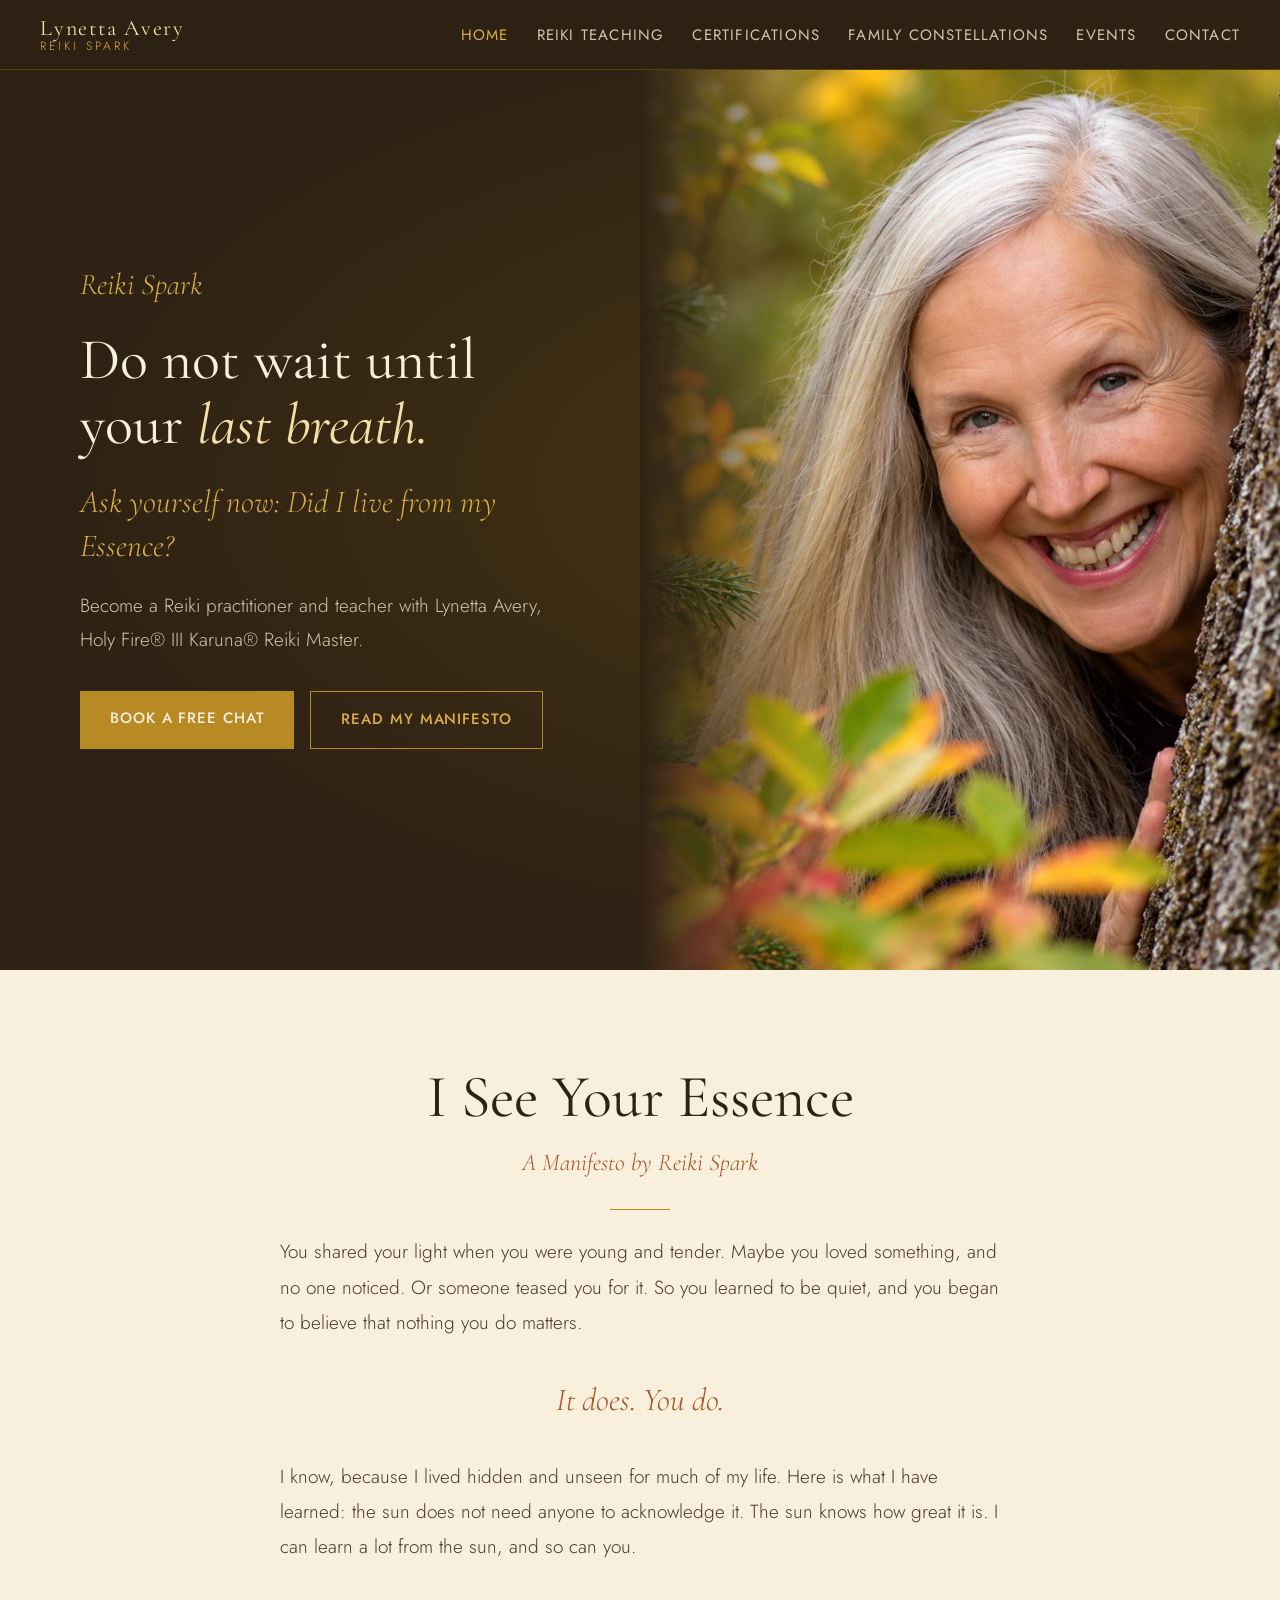
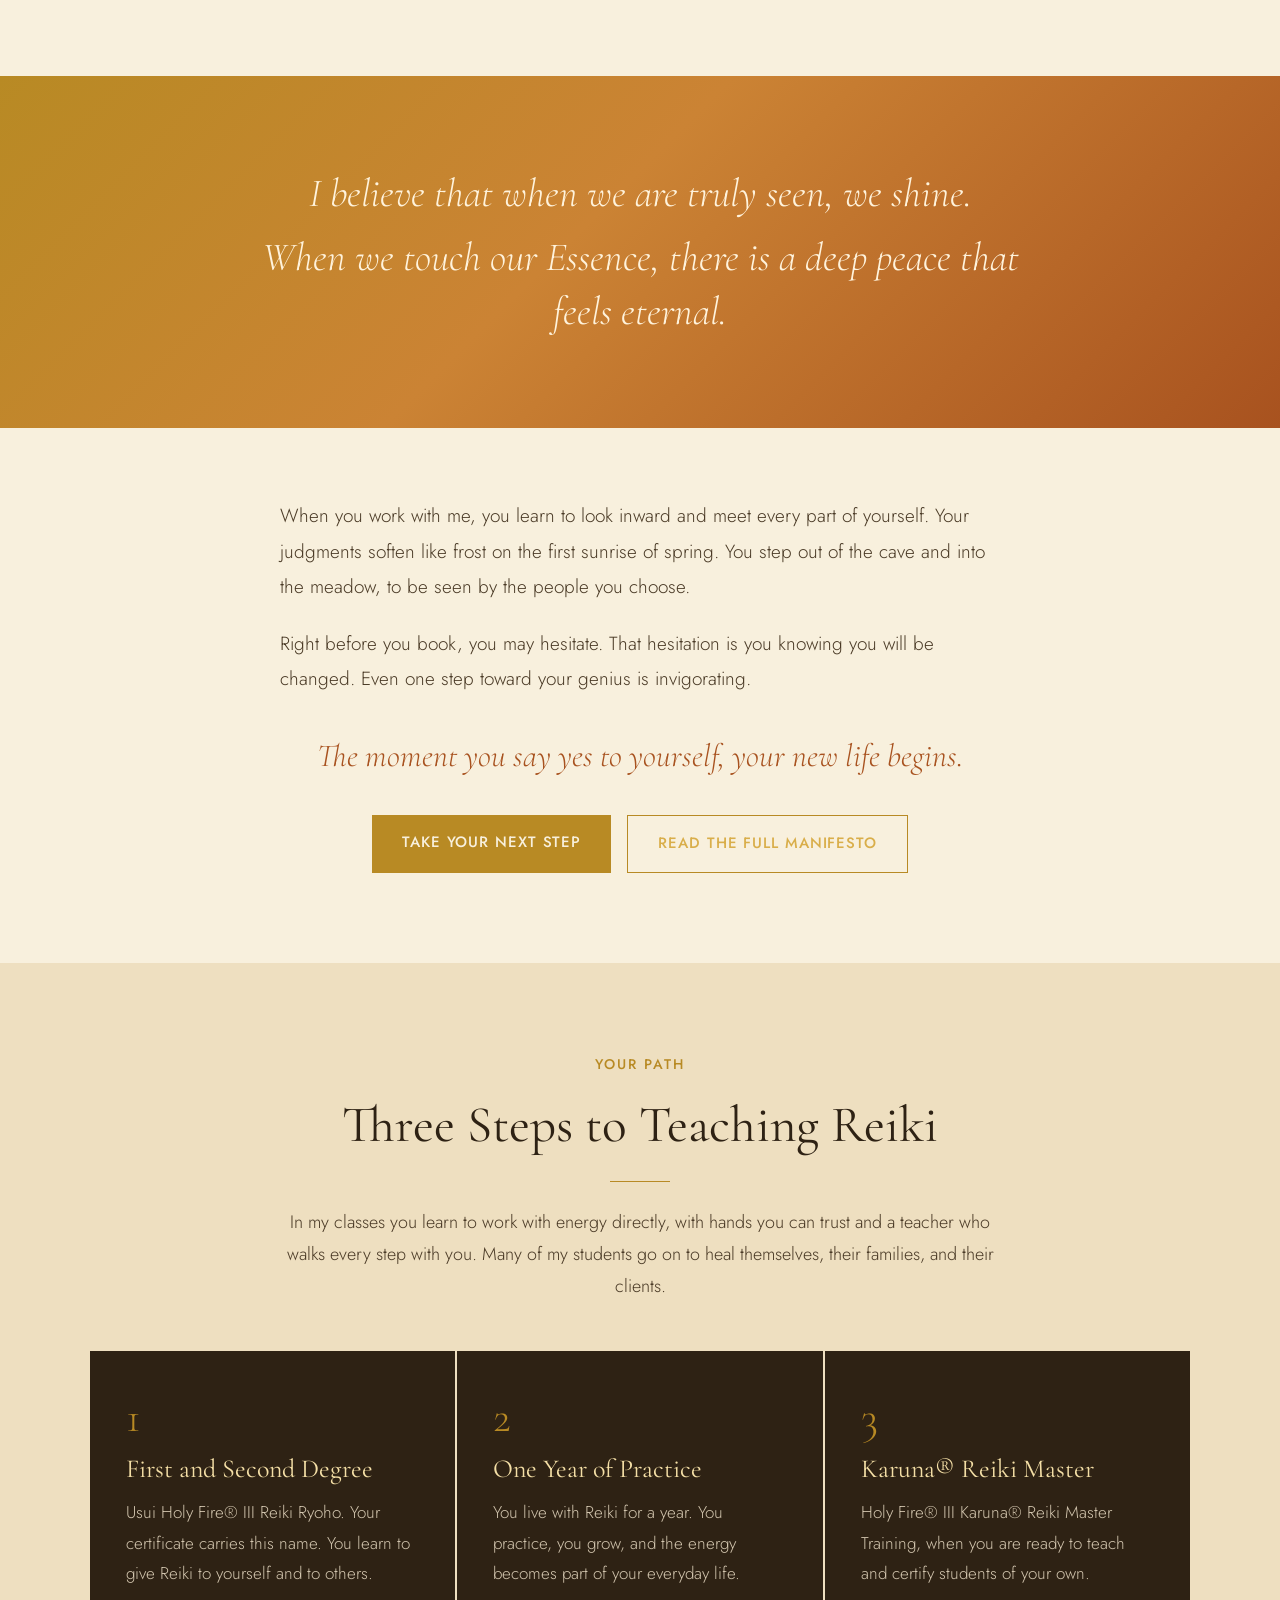
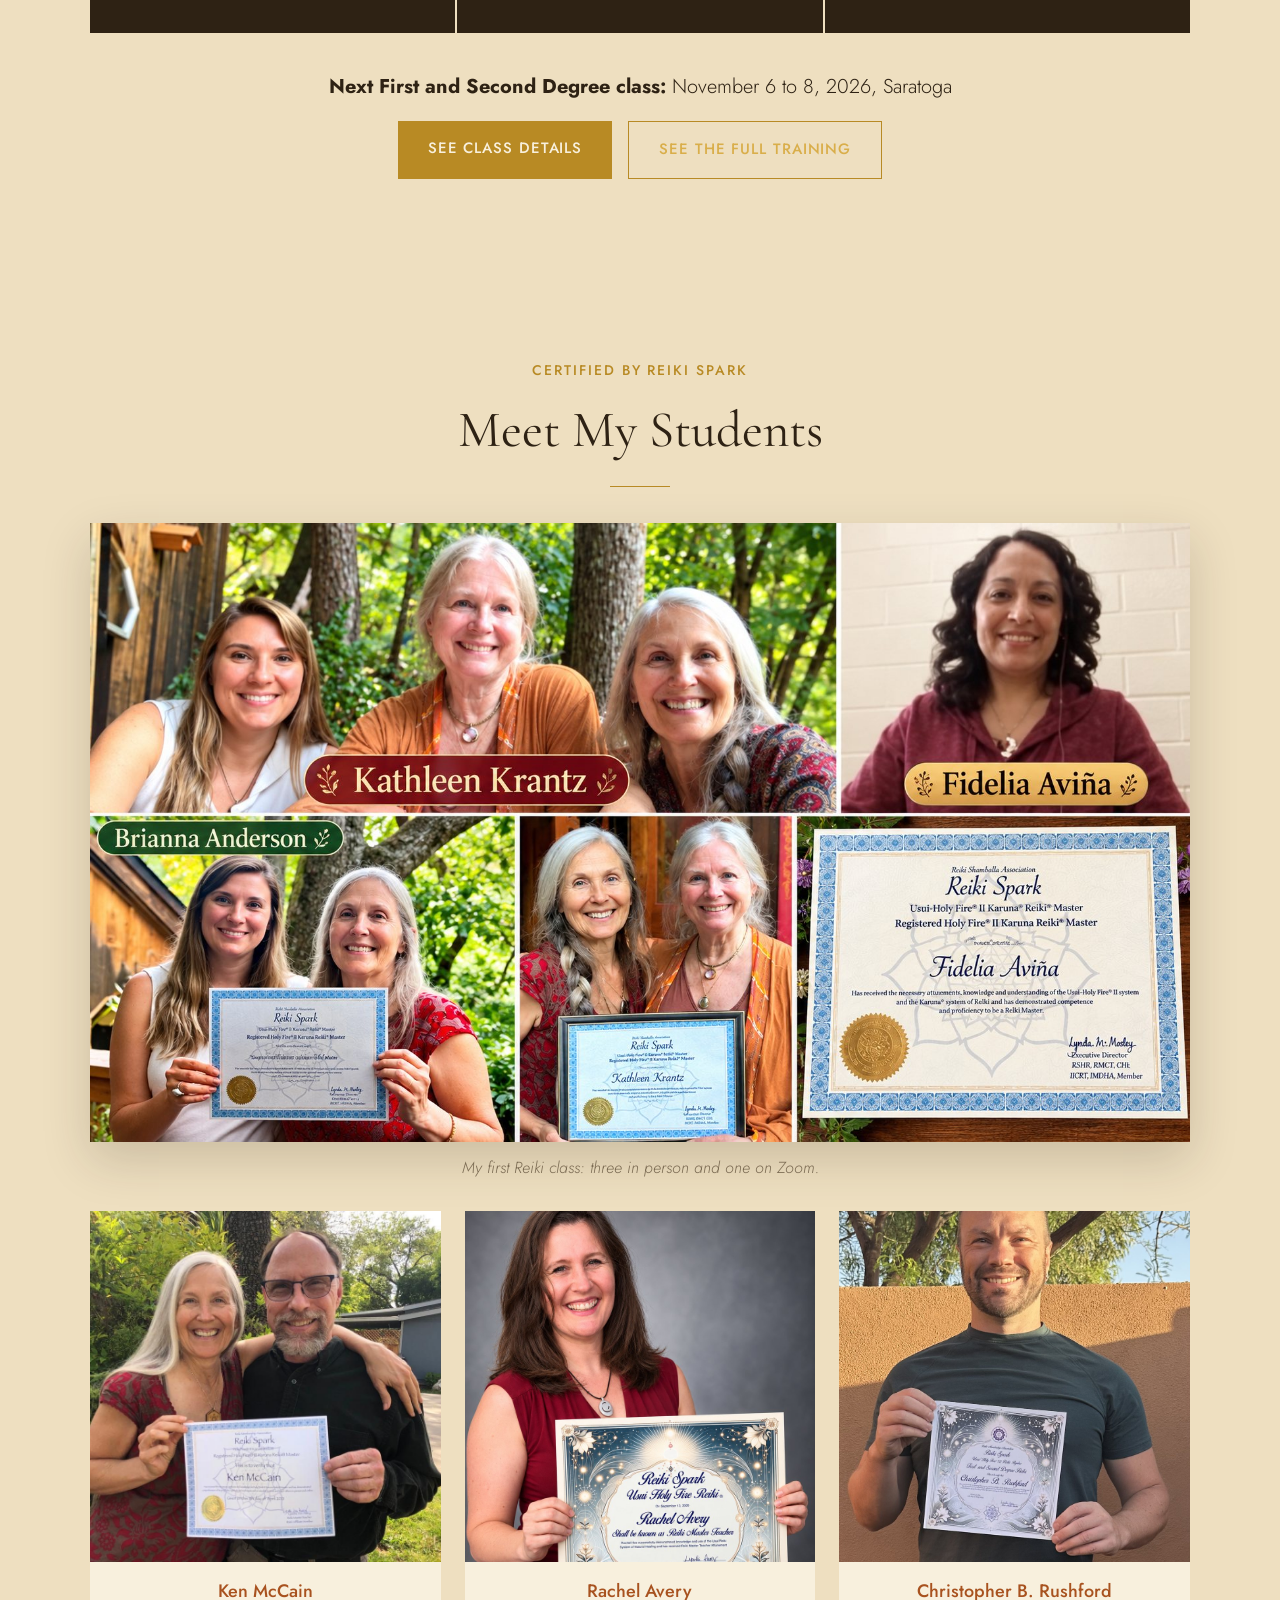
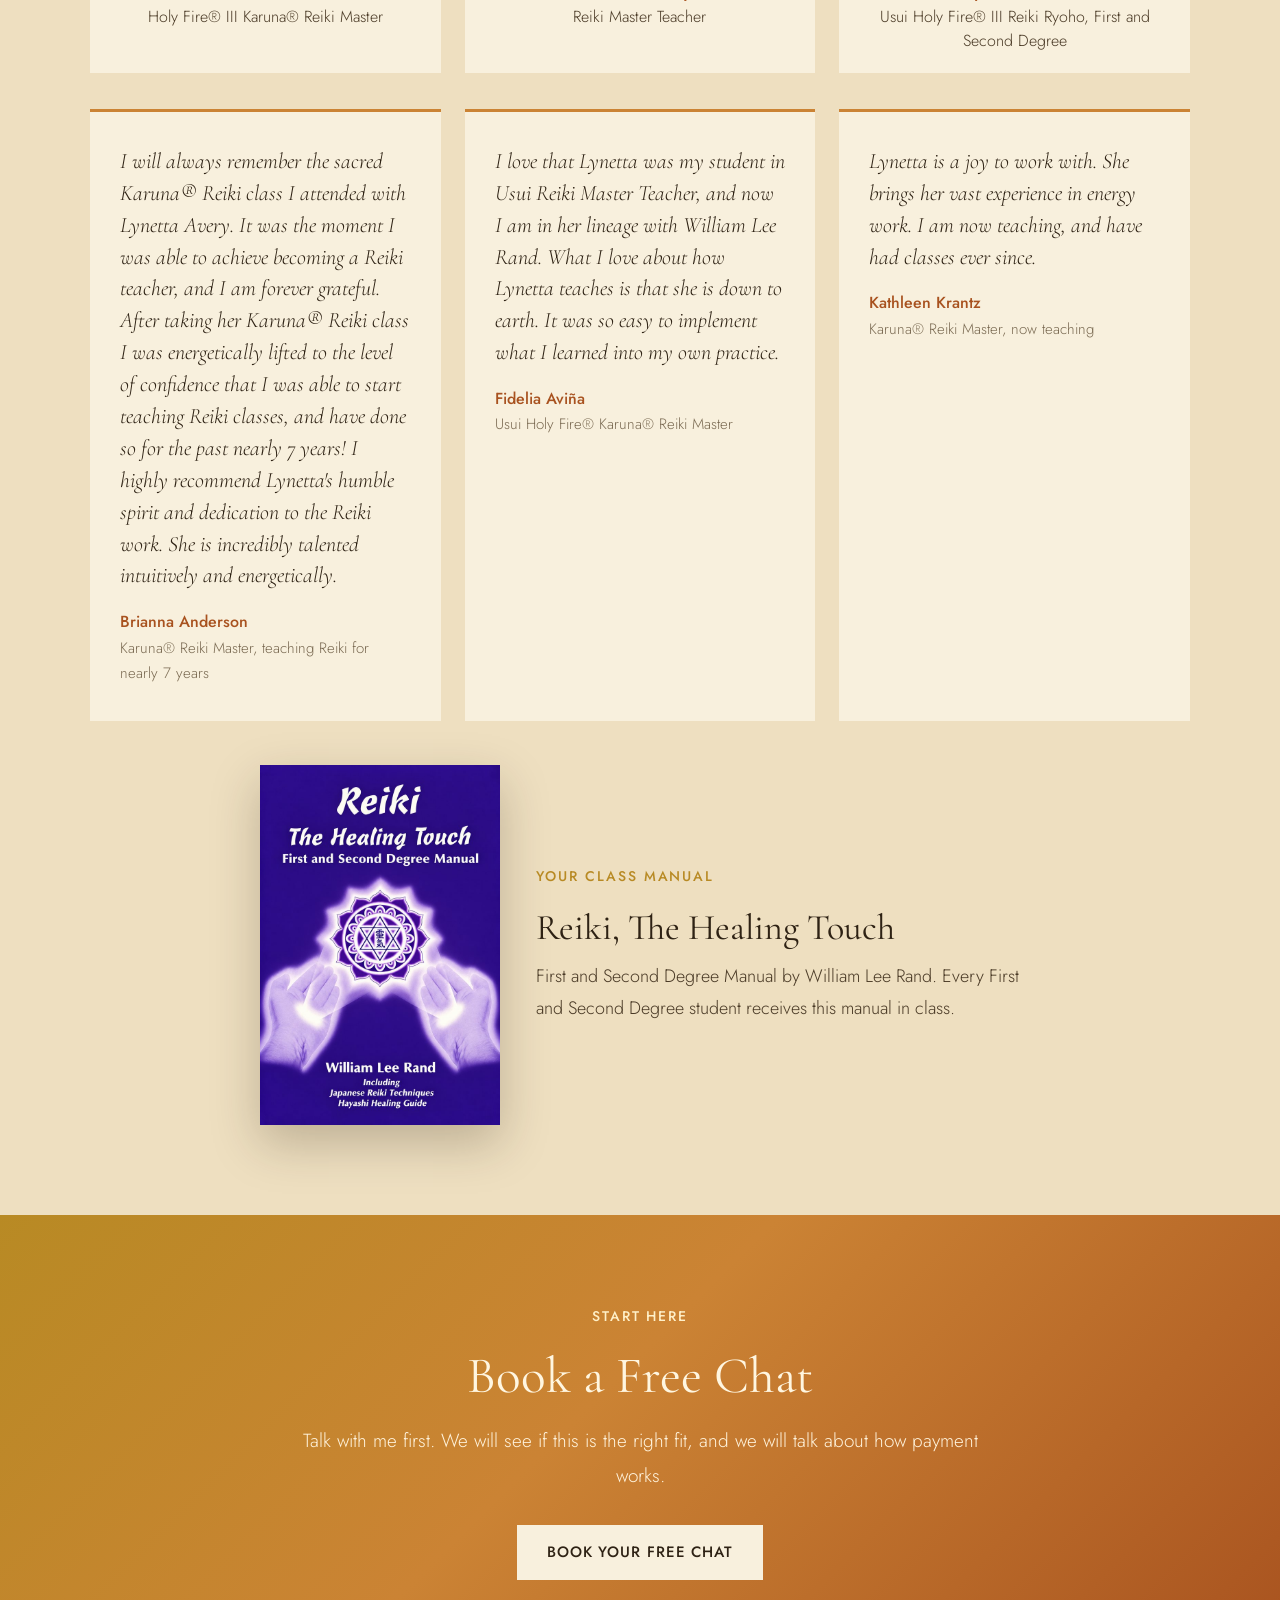
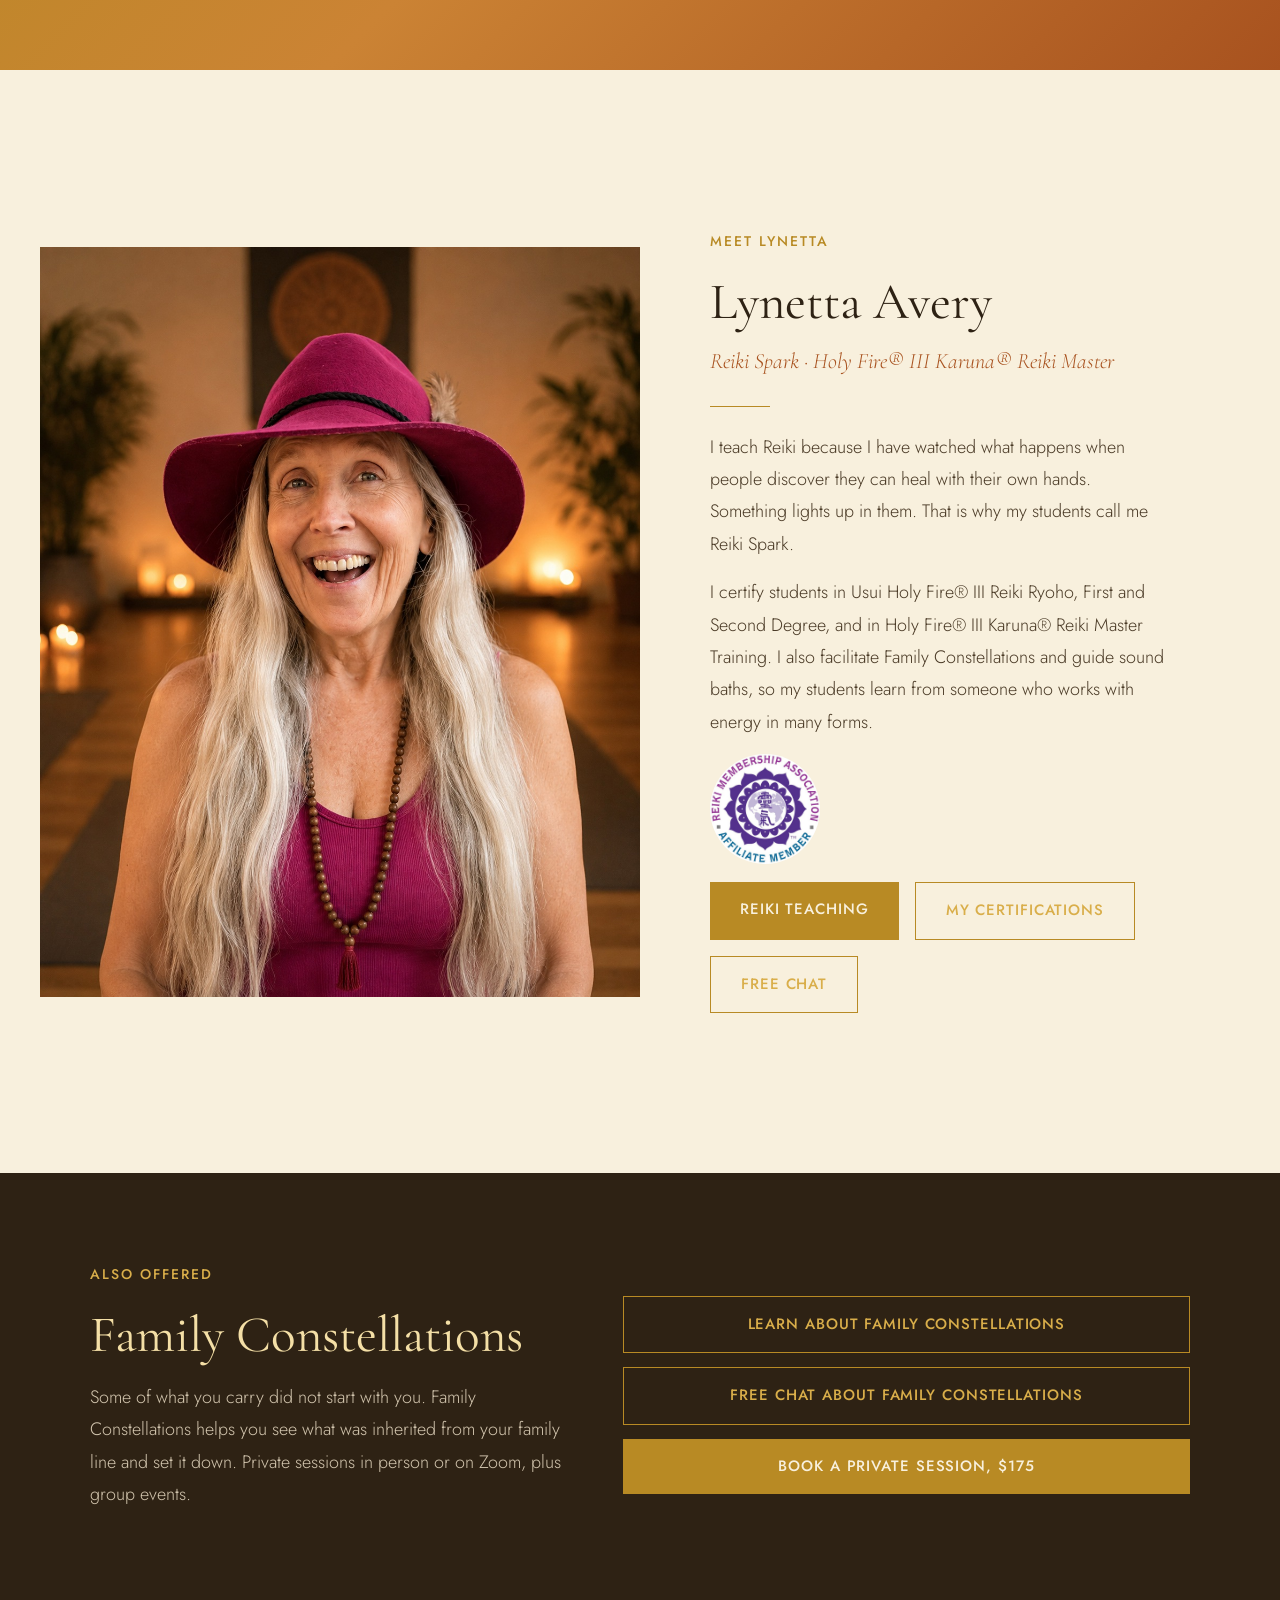
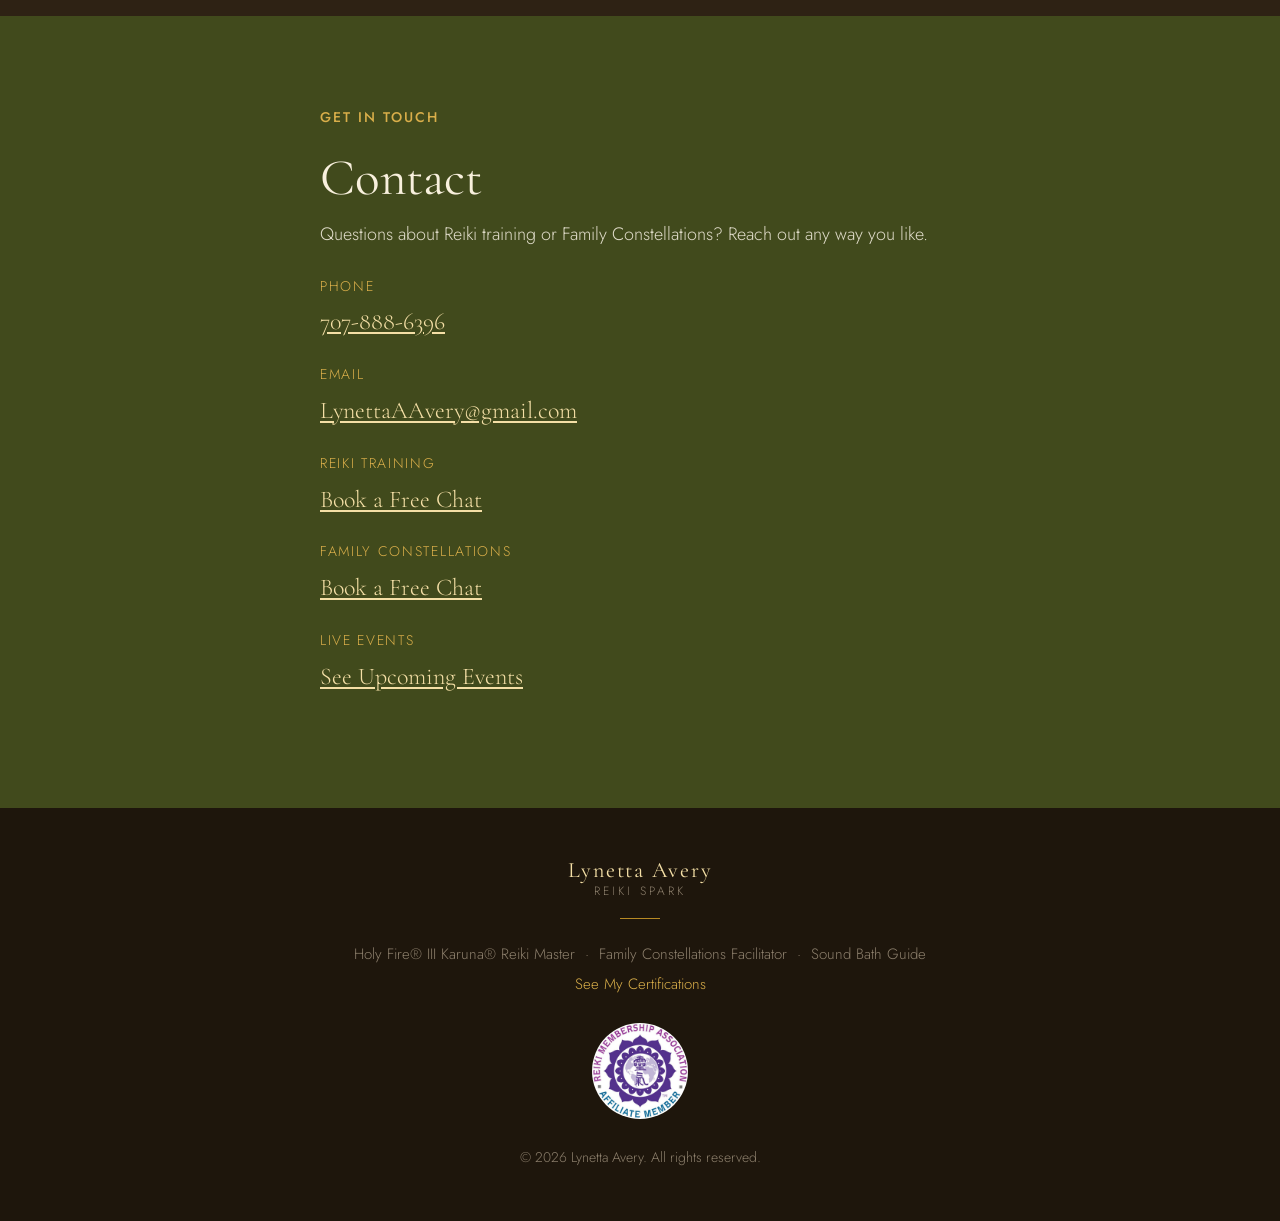
==== index.html @ 181c1d89 "Add Certifications to top menu on all pages; switch to mobile menu below 1080px Co-Authored-By: Clau" ====
<!DOCTYPE html>
<html lang="en">
<head>
<meta charset="UTF-8">
<meta name="viewport" content="width=device-width, initial-scale=1.0">
<title>Reiki Teacher and Holy Fire® III Karuna® Reiki Master | Lynetta Avery</title>
<meta name="description" content="Learn Holy Fire® Reiki with Lynetta Avery, Reiki Spark. First and Second Degree and Holy Fire® III Karuna® Reiki Master training, in person in the South Bay and Santa Cruz, and online.">
<link rel="canonical" href="https://lynettaavery.com/">
<link rel="icon" type="image/svg+xml" href="favicon.svg">
<meta property="og:type" content="website">
<meta property="og:url" content="https://lynettaavery.com/">
<meta property="og:title" content="Reiki Teacher and Holy Fire® III Karuna® Reiki Master | Lynetta Avery">
<meta property="og:description" content="Learn Holy Fire® Reiki with Lynetta Avery, Reiki Spark. First Degree, Second Degree, and Karuna® Reiki Master training.">
<meta property="og:image" content="https://lynettaavery.com/lynetta-fall.jpg">
<meta name="twitter:card" content="summary_large_image">
<link rel="stylesheet" href="style.css">
<style>
.hero { min-height: 100vh; background: var(--chocolate); display: grid; grid-template-columns: 1fr 1fr; align-items: center; padding: 70px 0 0; overflow: hidden; position: relative; }
.hero::before { content: ''; position: absolute; inset: 0; background: radial-gradient(ellipse at 70% 50%, rgba(184,134,11,0.18) 0%, transparent 65%); pointer-events: none; }
.hero-text { padding: 48px 60px 80px 80px; position: relative; z-index: 2; }
.hero-eyebrow { font-family: 'Cormorant Garamond', serif; font-style: italic; font-size: 30px; color: var(--gold-light); margin-bottom: 18px; display: block; }
.hero h1 { color: var(--cream); margin-bottom: 22px; font-size: clamp(36px, 4.6vw, 58px); line-height: 1.12; }
.hero h1 em { font-style: italic; color: var(--gold-pale); }
.hero-q { font-family: 'Cormorant Garamond', serif; font-style: italic; font-size: clamp(24px, 2.6vw, 32px); color: var(--gold-light); line-height: 1.35; margin-bottom: 22px; }
.hero-sub { color: var(--grey-light); font-size: 19px; margin-bottom: 34px; max-width: 520px; }
.hero-btns { display: flex; gap: 16px; flex-wrap: wrap; }
.hero-image { height: 100vh; position: relative; overflow: hidden; }
.hero-image img { width: 100%; height: 100%; object-fit: cover; object-position: 66% 40%; }
.hero-image::after { content: ''; position: absolute; inset: 0; background: linear-gradient(to right, var(--chocolate) 0%, transparent 30%); }
.intro { background: var(--cream); text-align: center; }
.intro .container { max-width: 720px; }
.intro .lead { font-family: 'Cormorant Garamond', serif; font-style: italic; font-size: clamp(28px, 3.6vw, 40px); color: var(--chocolate); line-height: 1.3; margin-bottom: 28px; }
.intro p { font-size: 19px; }
.path { background: var(--cream-dark); text-align: center; }
.path h2 { color: var(--chocolate); }
.students { background: var(--cream-dark); text-align: center; }
.students h2 { color: var(--chocolate); }
.chat-cta { text-align: center; }
.chat-cta .container { max-width: 700px; }
.chat-cta h2 { color: var(--gold-pale); margin-bottom: 16px; }
.chat-cta p { color: rgba(245,239,224,0.88); margin-bottom: 32px; font-size: 19px; }
.about-duo { background: var(--cream); display: grid; grid-template-columns: 1fr 1fr; align-items: center; }
.about-duo-img { overflow: hidden; min-height: 560px; }
.about-duo-img img { width: 100%; height: 100%; object-fit: cover; object-position: center 15%; display: block; }
.about-duo-text { padding: 70px; }
.about-duo-text h2 { color: var(--chocolate); margin-bottom: 8px; }
.about-duo-text .title-line { font-family: 'Cormorant Garamond', serif; font-size: 22px; font-style: italic; color: var(--wine); }
.about-duo-text p { margin-bottom: 16px; }
.also { background: var(--chocolate); }
.also-grid { display: grid; grid-template-columns: 1fr 1.2fr; gap: 60px; align-items: center; }
.also h2 { color: var(--gold-pale); margin-bottom: 14px; }
.also p { color: var(--grey-light); margin-bottom: 16px; }
.also-links { display: flex; flex-direction: column; gap: 14px; }
.also-links .btn { text-align: center; }
.contact-section { background: var(--forest); }
.contact-grid { max-width: 640px; margin: 0 auto; }
.contact-info h2 { color: var(--cream); margin-bottom: 8px; }
.contact-info > p { color: rgba(245,239,224,0.88); margin-bottom: 24px; }
.contact-detail { margin-bottom: 20px; }
.contact-detail-label { font-size: 14px; letter-spacing: 0.12em; text-transform: uppercase; color: var(--gold-light); display: block; margin-bottom: 4px; }
.contact-detail-value { font-family: 'Cormorant Garamond', serif; font-size: 24px; color: var(--cream); }
.contact-detail-value a { color: var(--gold-pale); text-decoration: underline; text-underline-offset: 3px; }
.contact-detail-value a:hover { color: var(--gold-light); }
@media (max-width: 900px) {
  .hero { grid-template-columns: 1fr; }
  .hero-text { padding: 60px 20px 40px; }
  .hero-image { height: 55vh; }
  .about-duo, .also-grid { grid-template-columns: 1fr; }
  .about-duo-img { min-height: 420px; }
  .about-duo-text { padding: 48px 20px; }
}
.manifesto { background: var(--cream); }
.manifesto .container { max-width: 720px; }
.manifesto h2 { color: var(--chocolate); text-align: center; font-size: clamp(40px, 5vw, 60px); }
.manifesto .m-sub { text-align: center; font-family: 'Cormorant Garamond', serif; font-style: italic; font-size: 24px; color: var(--wine); margin-top: 6px; }
.manifesto p { font-size: 19px; line-height: 1.85; margin-bottom: 22px; }
.manifesto .m-key { font-family: 'Cormorant Garamond', serif; font-size: 32px; font-style: italic; color: var(--wine); text-align: center; margin: 30px 0; }
.manifesto .m-belief { font-family: 'Cormorant Garamond', serif; font-size: 25px; line-height: 1.5; color: var(--chocolate); border-left: 3px solid var(--amber); padding-left: 20px; }
.manifesto .m-sig { font-style: italic; color: var(--text-light); font-size: 17px; text-align: center; margin-top: 36px; }
.manifesto .section-label { display: block; }
.manifesto-turn { padding-top: 70px; }
.beliefs { text-align: center; padding: 80px 40px; }
.beliefs .container { max-width: 820px; }
.belief-line { font-family: 'Cormorant Garamond', serif; font-style: italic; font-size: clamp(28px, 3.4vw, 40px) !important; line-height: 1.35; margin: 10px 0; }
.student-photos { display: grid; grid-template-columns: repeat(3, 1fr); gap: 24px; margin-top: 28px; }
.student-photos figure { background: var(--cream); margin: 0; }
.student-photos img { width: 100%; aspect-ratio: 1 / 1; object-fit: cover; display: block; }
.student-photos figcaption { padding: 16px 18px 20px; font-size: 16px; color: var(--text-mid); line-height: 1.5; }
.student-photos figcaption strong { display: block; font-weight: 500; color: var(--wine); font-size: 18px; }
.manual-row { display: grid; grid-template-columns: 240px 1fr; gap: 36px; align-items: center; text-align: left; margin: 44px auto 0; max-width: 760px; }
.manual-row img { width: 100%; box-shadow: 0 18px 45px rgba(46,34,20,0.25); }
@media (max-width: 700px) { .manual-row { grid-template-columns: 1fr; } .manual-row img { max-width: 240px; margin: 0 auto; } }
@media (max-width: 900px) { .student-photos { grid-template-columns: 1fr; } }
</style>
<script type="application/ld+json">
{
  "@context": "https://schema.org",
  "@type": "Person",
  "name": "Lynetta Avery",
  "alternateName": "Reiki Spark",
  "url": "https://lynettaavery.com/",
  "jobTitle": "Holy Fire® III Karuna® Reiki Master Teacher",
  "telephone": "+1-707-888-6396",
  "email": "LynettaAAvery@gmail.com",
  "sameAs": [
    "https://www.instagram.com/brilliantlighthealingcenter/",
    "https://www.eventbrite.com/o/lynetta-avery-60036905983"
  ],
  "makesOffer": [
    { "@type": "Offer", "name": "Usui Holy Fire® III Reiki Ryoho, First and Second Degree", "url": "https://lynettaavery.com/reiki.html" },
    { "@type": "Offer", "name": "Holy Fire® III Karuna® Reiki Master Training", "url": "https://lynettaavery.com/reiki.html" },
    { "@type": "Offer", "name": "Private Family Constellations Session", "url": "https://lynettaavery.com/services.html", "price": "175", "priceCurrency": "USD" }
  ],
  "areaServed": [
    { "@type": "AdministrativeArea", "name": "Santa Clara County, CA" },
    { "@type": "AdministrativeArea", "name": "Santa Cruz County, CA" },
    { "@type": "City", "name": "San Jose, CA" },
    { "@type": "City", "name": "Saratoga, CA" },
    { "@type": "City", "name": "Campbell, CA" },
    { "@type": "City", "name": "Los Gatos, CA" },
    { "@type": "City", "name": "Cupertino, CA" },
    { "@type": "City", "name": "Santa Cruz, CA" },
    { "@type": "City", "name": "Scotts Valley, CA" },
    { "@type": "City", "name": "Capitola, CA" }
  ]
}
</script>
</head>
<body>
<nav>
<a href="index.html" class="logo">Lynetta Avery<span>Reiki Spark</span></a>
<button class="hamburger" aria-label="Menu" onclick="toggleNav()"><span></span><span></span><span></span></button>
<ul class="nav-links" id="navLinks">
<li><a href="index.html" class="active">Home</a></li>
<li><a href="reiki.html">Reiki Teaching</a></li>
<li><a href="credentials.html">Certifications</a></li>
<li><a href="services.html">Family Constellations</a></li>
<li><a href="events.html">Events</a></li>
<li><a href="#contact">Contact</a></li>
</ul>
</nav>

<section class="hero">
<div class="hero-text">
<span class="hero-eyebrow">Reiki Spark</span>
<h1>Do not wait until your <em>last breath.</em></h1>
<p class="hero-q">Ask yourself now: Did I live from my Essence?</p>
<p class="hero-sub">Become a Reiki practitioner and teacher with Lynetta Avery, Holy Fire® III Karuna® Reiki Master.</p>
<div class="hero-btns">
<a href="https://calendly.com/markandlynetta/15-minute-chat-lynetta" target="_blank" rel="noopener" class="btn btn-gold">Book a Free Chat</a>
<a href="#manifesto" class="btn btn-outline">Read My Manifesto</a>
</div>
</div>
<div class="hero-image"><img src="lynetta-fall.jpg" alt="Lynetta Avery smiling among autumn leaves"></div>
</section>

<section class="manifesto" id="manifesto">
<div class="container">
<h2>I See Your Essence</h2>
<p class="m-sub">A Manifesto by Reiki Spark</p>
<div class="divider divider-center"></div>
<p>You shared your light when you were young and tender. Maybe you loved something, and no one noticed. Or someone teased you for it. So you learned to be quiet, and you began to believe that nothing you do matters.</p>
<p class="m-key">It does. You do.</p>
<p>I know, because I lived hidden and unseen for much of my life. Here is what I have learned: the sun does not need anyone to acknowledge it. The sun knows how great it is. I can learn a lot from the sun, and so can you.</p>
</div>
</section>

<section class="beliefs fall-section">
<div class="container">
<p class="belief-line">I believe that when we are truly seen, we shine.</p>
<p class="belief-line">When we touch our Essence, there is a deep peace that feels eternal.</p>
</div>
</section>

<section class="manifesto manifesto-turn">
<div class="container">
<p>When you work with me, you learn to look inward and meet every part of yourself. Your judgments soften like frost on the first sunrise of spring. You step out of the cave and into the meadow, to be seen by the people you choose.</p>
<p>Right before you book, you may hesitate. That hesitation is you knowing you will be changed. Even one step toward your genius is invigorating.</p>
<p class="m-key">The moment you say yes to yourself, your new life begins.</p>
<div style="display:flex; gap:16px; flex-wrap:wrap; justify-content:center; margin-top:28px;">
<a href="https://calendly.com/markandlynetta/15-minute-chat-lynetta" target="_blank" rel="noopener" class="btn btn-gold">Take Your Next Step</a>
<a href="manifesto.html" class="btn btn-outline">Read the Full Manifesto</a>
</div>
</div>
</section>

<section class="path">
<div class="container">
<span class="section-label">Your Path</span>
<h2>Three Steps to Teaching Reiki</h2>
<div class="divider divider-center"></div>
<p style="max-width:720px; margin:0 auto 8px;">In my classes you learn to work with energy directly, with hands you can trust and a teacher who walks every step with you. Many of my students go on to heal themselves, their families, and their clients.</p>
<div class="path-steps">
<div class="path-step">
<span class="step-num">1</span>
<h3>First and Second Degree</h3>
<p>Usui Holy Fire® III Reiki Ryoho. Your certificate carries this name. You learn to give Reiki to yourself and to others.</p>
</div>
<div class="path-step">
<span class="step-num">2</span>
<h3>One Year of Practice</h3>
<p>You live with Reiki for a year. You practice, you grow, and the energy becomes part of your everyday life.</p>
</div>
<div class="path-step">
<span class="step-num">3</span>
<h3>Karuna® Reiki Master</h3>
<p>Holy Fire® III Karuna® Reiki Master Training, when you are ready to teach and certify students of your own.</p>
</div>
</div>
<p style="margin-top:36px; font-size:20px; color:var(--chocolate);"><strong>Next First and Second Degree class:</strong> November 6 to 8, 2026, Saratoga</p>
<div style="display:flex; gap:16px; flex-wrap:wrap; justify-content:center; margin-top:16px;"><a href="events.html#reiki-nov-2026" class="btn btn-gold">See Class Details</a><a href="reiki.html" class="btn btn-outline">See the Full Training</a></div>
</div>
</section>


<section class="students" id="students">
<div class="container">
<span class="section-label">Certified by Reiki Spark</span>
<h2>Meet My Students</h2>
<div class="divider divider-center"></div>
<img class="class-photo" src="reiki-students-first-class.jpg" alt="Lynetta with Reiki students Brianna Anderson, Kathleen Krantz and Fidelia Aviña holding their Reiki Spark certificates">
<p class="class-caption">My first Reiki class: three in person and one on Zoom.</p>
<div class="student-photos">
<figure><img src="student-ken-mccain.jpg" alt="Lynetta with Ken McCain holding his Reiki Spark Karuna Reiki Master certificate" style="object-position:50% 60%;"><figcaption><strong>Ken McCain</strong>Holy Fire® III Karuna® Reiki Master</figcaption></figure>
<figure><img src="student-rachel-avery.jpg" alt="Rachel Avery holding her Reiki Spark Reiki Master Teacher certificate" style="object-position:50% 25%;"><figcaption><strong>Rachel Avery</strong>Reiki Master Teacher</figcaption></figure>
<figure><img src="student-christopher-rushford.jpg" alt="Christopher Rushford holding his Reiki Spark First and Second Degree certificate" style="object-position:50% 40%;"><figcaption><strong>Christopher B. Rushford</strong>Usui Holy Fire® III Reiki Ryoho, First and Second Degree</figcaption></figure>
</div>
<div class="testimonials">
<div class="testimonial">
<blockquote>I will always remember the sacred Karuna® Reiki class I attended with Lynetta Avery. It was the moment I was able to achieve becoming a Reiki teacher, and I am forever grateful. After taking her Karuna® Reiki class I was energetically lifted to the level of confidence that I was able to start teaching Reiki classes, and have done so for the past nearly 7 years! I highly recommend Lynetta's humble spirit and dedication to the Reiki work. She is incredibly talented intuitively and energetically.</blockquote>
<cite>Brianna Anderson<span>Karuna® Reiki Master, teaching Reiki for nearly 7 years</span></cite>
</div>
<div class="testimonial">
<blockquote>I love that Lynetta was my student in Usui Reiki Master Teacher, and now I am in her lineage with William Lee Rand. What I love about how Lynetta teaches is that she is down to earth. It was so easy to implement what I learned into my own practice.</blockquote>
<cite>Fidelia Aviña<span>Usui Holy Fire® Karuna® Reiki Master</span></cite>
</div>
<div class="testimonial">
<blockquote>Lynetta is a joy to work with. She brings her vast experience in energy work. I am now teaching, and have had classes ever since.</blockquote>
<cite>Kathleen Krantz<span>Karuna® Reiki Master, now teaching</span></cite>
</div>
</div>
<div class="manual-row">
<img src="reiki-manual-rand.jpg" alt="Reiki: The Healing Touch, First and Second Degree Manual by William Lee Rand">
<div><span class="section-label">Your Class Manual</span><h3 style="color:var(--chocolate); margin-bottom:10px;">Reiki, The Healing Touch</h3><p>First and Second Degree Manual by William Lee Rand. Every First and Second Degree student receives this manual in class.</p></div>
</div>
</div>
</section>

<section class="chat-cta fall-section">
<div class="container">
<span class="section-label" style="color:var(--gold-light);">Start Here</span>
<h2>Book a Free Chat</h2>
<p>Talk with me first. We will see if this is the right fit, and we will talk about how payment works.</p>
<a href="https://calendly.com/markandlynetta/15-minute-chat-lynetta" target="_blank" rel="noopener" class="btn btn-cream">Book Your Free Chat</a>
</div>
</section>

<section class="about-duo" id="bio">
<div class="about-duo-img"><img src="bio-lynetta.jpg" alt="Lynetta Avery"></div>
<div class="about-duo-text">
<span class="section-label">Meet Lynetta</span>
<h2>Lynetta Avery</h2>
<p class="title-line">Reiki Spark &middot; Holy Fire® III Karuna® Reiki Master</p>
<div class="divider"></div>
<p>I teach Reiki because I have watched what happens when people discover they can heal with their own hands. Something lights up in them. That is why my students call me Reiki Spark.</p>
<p>I certify students in Usui Holy Fire® III Reiki Ryoho, First and Second Degree, and in Holy Fire® III Karuna® Reiki Master Training. I also facilitate Family Constellations and guide sound baths, so my students learn from someone who works with energy in many forms.</p>
<img src="reiki-membership-affiliate.jpg" alt="Reiki Membership Association Affiliate Member" style="width:110px;height:110px;border-radius:50%;margin:8px 0 18px;display:block;">
<div style="display:flex; gap:16px; flex-wrap:wrap; margin-top:12px;">
<a href="reiki.html" class="btn btn-gold">Reiki Teaching</a>
<a href="credentials.html" class="btn btn-outline">My Certifications</a>
<a href="https://calendly.com/markandlynetta/15-minute-chat-lynetta" target="_blank" rel="noopener" class="btn btn-outline">Free Chat</a>
</div>
</div>
</section>

<section class="also">
<div class="container also-grid">
<div>
<span class="section-label" style="color:var(--gold-light);">Also Offered</span>
<h2>Family Constellations</h2>
<p>Some of what you carry did not start with you. Family Constellations helps you see what was inherited from your family line and set it down. Private sessions in person or on Zoom, plus group events.</p>
</div>
<div class="also-links">
<a href="services.html" class="btn btn-outline">Learn About Family Constellations</a>
<a href="https://calendly.com/markandlynetta/family-constellation-session" target="_blank" rel="noopener" class="btn btn-outline">Free Chat About Family Constellations</a>
<a href="https://calendly.com/markandlynetta/family-constellation-session-prepaid-175" target="_blank" rel="noopener" class="btn btn-gold">Book a Private Session, $175</a>
</div>
</div>
</section>

<section class="contact-section" id="contact">
<div class="contact-grid">
<div class="contact-info">
<span class="section-label" style="color:var(--gold-light);">Get in Touch</span>
<h2>Contact</h2>
<p>Questions about Reiki training or Family Constellations? Reach out any way you like.</p>
<div class="contact-detail"><span class="contact-detail-label">Phone</span><div class="contact-detail-value" id="contact-phone"></div></div>
<div class="contact-detail"><span class="contact-detail-label">Email</span><div class="contact-detail-value" id="contact-email"></div></div>
<div class="contact-detail"><span class="contact-detail-label">Reiki Training</span><div class="contact-detail-value"><a href="https://calendly.com/markandlynetta/15-minute-chat-lynetta" target="_blank" rel="noopener">Book a Free Chat</a></div></div>
<div class="contact-detail"><span class="contact-detail-label">Family Constellations</span><div class="contact-detail-value"><a href="https://calendly.com/markandlynetta/family-constellation-session" target="_blank" rel="noopener">Book a Free Chat</a></div></div>
<div class="contact-detail"><span class="contact-detail-label">Live Events</span><div class="contact-detail-value"><a href="events.html">See Upcoming Events</a></div></div>
</div>
</div>
</section>

<footer>
<a href="index.html" class="logo">Lynetta Avery<span style="color:var(--grey);">Reiki Spark</span></a>
<div style="margin:20px auto; width:40px; height:1px; background:var(--gold);"></div>
<p>Holy Fire® III Karuna® Reiki Master &nbsp;&middot;&nbsp; Family Constellations Facilitator &nbsp;&middot;&nbsp; Sound Bath Guide</p>
<p class="footer-cred"><a href="credentials.html">See My Certifications</a></p>
<img class="badge-ra" src="reiki-membership-affiliate.jpg" alt="Reiki Membership Association Affiliate Member" style="width:96px;height:96px;margin:24px auto 0;">
<p style="margin-top:24px; font-size:14px;">&copy; 2026 Lynetta Avery. All rights reserved.</p>
</footer>
<script>function toggleNav() { document.getElementById('navLinks').classList.toggle('open'); }</script>
<script>
(function () {
  var d = ['7','0','7','8','8','8','6','3','9','6'].join('');
  var p = document.getElementById('contact-phone');
  if (p) { var a = document.createElement('a'); a.href = 'tel:+1' + d; a.textContent = d.slice(0,3) + '-' + d.slice(3,6) + '-' + d.slice(6); p.appendChild(a); }
  var u = 'LynettaAAvery', dom = ['gmail','com'].join('.');
  var e = document.getElementById('contact-email');
  if (e) { var b = document.createElement('a'); b.href = 'mailto:' + u + '@' + dom; b.textContent = u + '@' + dom; e.appendChild(b); }
})();
</script>
</body>
</html>
---- style.css ----
@import url('https://fonts.googleapis.com/css2?family=Cormorant+Garamond:ital,wght@0,300;0,400;0,500;0,600;1,300;1,400;1,500&family=Jost:wght@300;400;500&display=swap');

:root {
  /* Fall palette, sampled from Lynetta's autumn portrait */
  --chocolate: #2E2214;   /* deep bark */
  --burgundy: #A8521F;    /* burnt orange (was burgundy) */
  --gold: #B88A24;        /* leaf gold */
  --gold-light: #D9AE4A;
  --gold-pale: #F4DFA6;
  --cream: #F8F0DD;
  --cream-dark: #EEDFC0;
  --forest: #414A1C;      /* pine and olive */
  --forest-light: #6E7A26;
  --grey: #8C7F6C;
  --grey-light: #D2C5AE;
  --wine: #A8521F;        /* burnt orange (was wine) */
  --rust: #C2553F;        /* red maple leaf */
  --amber: #CB8334;       /* orange leaf */
  --text-dark: #1E160C;
  --text-mid: #4A3A26;
  --text-light: #7A6A52;
  --fall-glow: linear-gradient(135deg, #B88A24 0%, #CB8334 45%, #A8521F 100%);
}

* { margin: 0; padding: 0; box-sizing: border-box; }
html { scroll-behavior: smooth; }
body { font-family: 'Jost', sans-serif; background-color: var(--cream); color: var(--text-dark); font-weight: 300; line-height: 1.7; }

nav { position: fixed; top: 0; left: 0; right: 0; z-index: 100; background: rgba(46, 34, 20, 0.96); backdrop-filter: blur(8px); padding: 0 40px; display: flex; align-items: center; justify-content: space-between; height: 70px; border-bottom: 1px solid rgba(184, 134, 11, 0.3); }
.logo { font-family: 'Cormorant Garamond', serif; font-size: 22px; font-weight: 400; letter-spacing: 0.08em; color: var(--gold-pale); text-decoration: none; line-height: 1.1; }
.logo span { display: block; font-size: 12px; font-family: 'Jost', sans-serif; font-weight: 300; letter-spacing: 0.25em; text-transform: uppercase; color: var(--gold-light); }
.nav-links { display: flex; gap: 28px; list-style: none; }
.nav-links a { font-family: 'Jost', sans-serif; font-size: 15px; font-weight: 400; letter-spacing: 0.08em; text-transform: uppercase; color: var(--grey-light); text-decoration: none; transition: color 0.3s; }
.nav-links a:hover, .nav-links a.active { color: var(--gold-light); }

.btn { display: inline-block; padding: 15px 30px; font-family: 'Jost', sans-serif; font-size: 15px; font-weight: 500; letter-spacing: 0.06em; text-transform: uppercase; text-decoration: none; transition: all 0.3s; cursor: pointer; border: none; }
.btn-gold { background: var(--gold); color: var(--cream); }
.btn-gold:hover { background: var(--gold-light); }
.btn-outline { background: transparent; border: 1px solid var(--gold); color: var(--gold-light); }
.btn-outline:hover { background: var(--gold); color: var(--cream); }
.btn-cream { background: var(--cream); color: var(--chocolate); }
.btn-cream:hover { background: var(--gold-pale); }

section { padding: 90px 40px; }
.container { max-width: 1100px; margin: 0 auto; }
.section-label { font-size: 14px; font-weight: 500; letter-spacing: 0.14em; text-transform: uppercase; color: var(--gold); margin-bottom: 16px; display: block; }
h1, h2, h3, h4 { font-family: 'Cormorant Garamond', serif; font-weight: 400; line-height: 1.25; }
h1 { font-size: clamp(42px, 6vw, 72px); }
h2 { font-size: clamp(32px, 4vw, 52px); }
h3 { font-size: clamp(24px, 3vw, 36px); }
h4 { font-size: 22px; }
p { font-size: 18px; line-height: 1.8; color: var(--text-mid); }

.divider { width: 60px; height: 1px; background: var(--gold); margin: 24px 0; }
.divider-center { margin: 24px auto; }
.tags { display: flex; flex-wrap: wrap; gap: 8px; margin-top: 20px; }
.tag { font-size: 14px; letter-spacing: 0.1em; padding: 6px 14px; border: 1px solid rgba(184,134,11,0.4); color: var(--gold-light); background: rgba(184,134,11,0.08); }

footer { background: var(--text-dark); color: var(--grey-light); padding: 50px 40px; text-align: center; }
footer p { font-size: 15px; color: var(--grey); line-height: 2; }
footer a { color: var(--gold-light); text-decoration: none; }
footer a:hover { color: var(--gold-pale); }

.hamburger { display: none; flex-direction: column; gap: 5px; cursor: pointer; background: none; border: none; padding: 4px; }
.hamburger span { display: block; width: 24px; height: 1px; background: var(--gold-light); transition: all 0.3s; }

@media (max-width: 1080px) {
  nav { padding: 0 20px; }
  section { padding: 60px 20px; }
  footer { padding: 40px 20px; }
  .hamburger { display: flex; }
  .nav-links { display: none; position: fixed; top: 70px; left: 0; right: 0; background: var(--chocolate); flex-direction: column; align-items: center; padding: 30px 0; gap: 24px; border-top: 1px solid rgba(184,134,11,0.2); }
  .nav-links.open { display: flex; }
}

/* Student gallery and path steps, shared by home and Reiki pages */
.student-grid { display: grid; grid-template-columns: repeat(auto-fill, minmax(240px, 1fr)); gap: 28px; margin-top: 40px; }
.student-card { background: var(--cream); text-align: center; padding-bottom: 24px; }
.student-card img { width: 100%; aspect-ratio: 1 / 1; object-fit: cover; display: block; margin-bottom: 18px; }
.student-card blockquote { font-family: 'Cormorant Garamond', serif; font-style: italic; font-size: 21px; color: var(--chocolate); line-height: 1.45; padding: 0 20px; margin-bottom: 10px; }
.student-card cite { font-style: normal; font-size: 15px; color: var(--text-light); }
.path-steps { display: grid; grid-template-columns: repeat(3, 1fr); gap: 2px; margin-top: 48px; text-align: left; }
.path-step { background: var(--chocolate); padding: 44px 36px; }
.path-step .step-num { font-family: 'Cormorant Garamond', serif; font-size: 44px; color: var(--gold); line-height: 1; display: block; margin-bottom: 14px; }
.path-step h3 { color: var(--gold-pale); font-size: 26px; margin-bottom: 12px; }
.path-step p { color: var(--grey-light); font-size: 17px; }
@media (max-width: 900px) { .path-steps { grid-template-columns: 1fr; } }

.fall-section { background: var(--fall-glow); }
.fall-section h2 { color: #FFF6E0 !important; }
.fall-section p, .fall-section li { color: #FFF3DC !important; }
.fall-section .section-label { color: #FFF0C8 !important; }
.badge-ra { display: block; width: 120px; height: 120px; border-radius: 50%; margin: 0 auto 18px; background: #fff; }
.testimonials { display: grid; grid-template-columns: repeat(3, 1fr); gap: 24px; margin-top: 36px; text-align: left; }
.testimonial { background: var(--cream); padding: 34px 30px; border-top: 3px solid var(--amber); }
.testimonial blockquote { font-family: 'Cormorant Garamond', serif; font-style: italic; font-size: 22px; color: var(--chocolate); line-height: 1.45; margin-bottom: 16px; }
.testimonial cite { font-style: normal; font-size: 16px; font-weight: 500; color: var(--wine); }
.testimonial cite span { display: block; font-weight: 300; color: var(--text-light); font-size: 15px; }
.class-photo { width: 100%; display: block; margin-top: 36px; box-shadow: 0 18px 45px rgba(46,34,20,0.18); }
.class-caption { font-size: 16px; color: var(--text-light); margin-top: 12px; font-style: italic; }
@media (max-width: 900px) { .testimonials { grid-template-columns: 1fr; } }
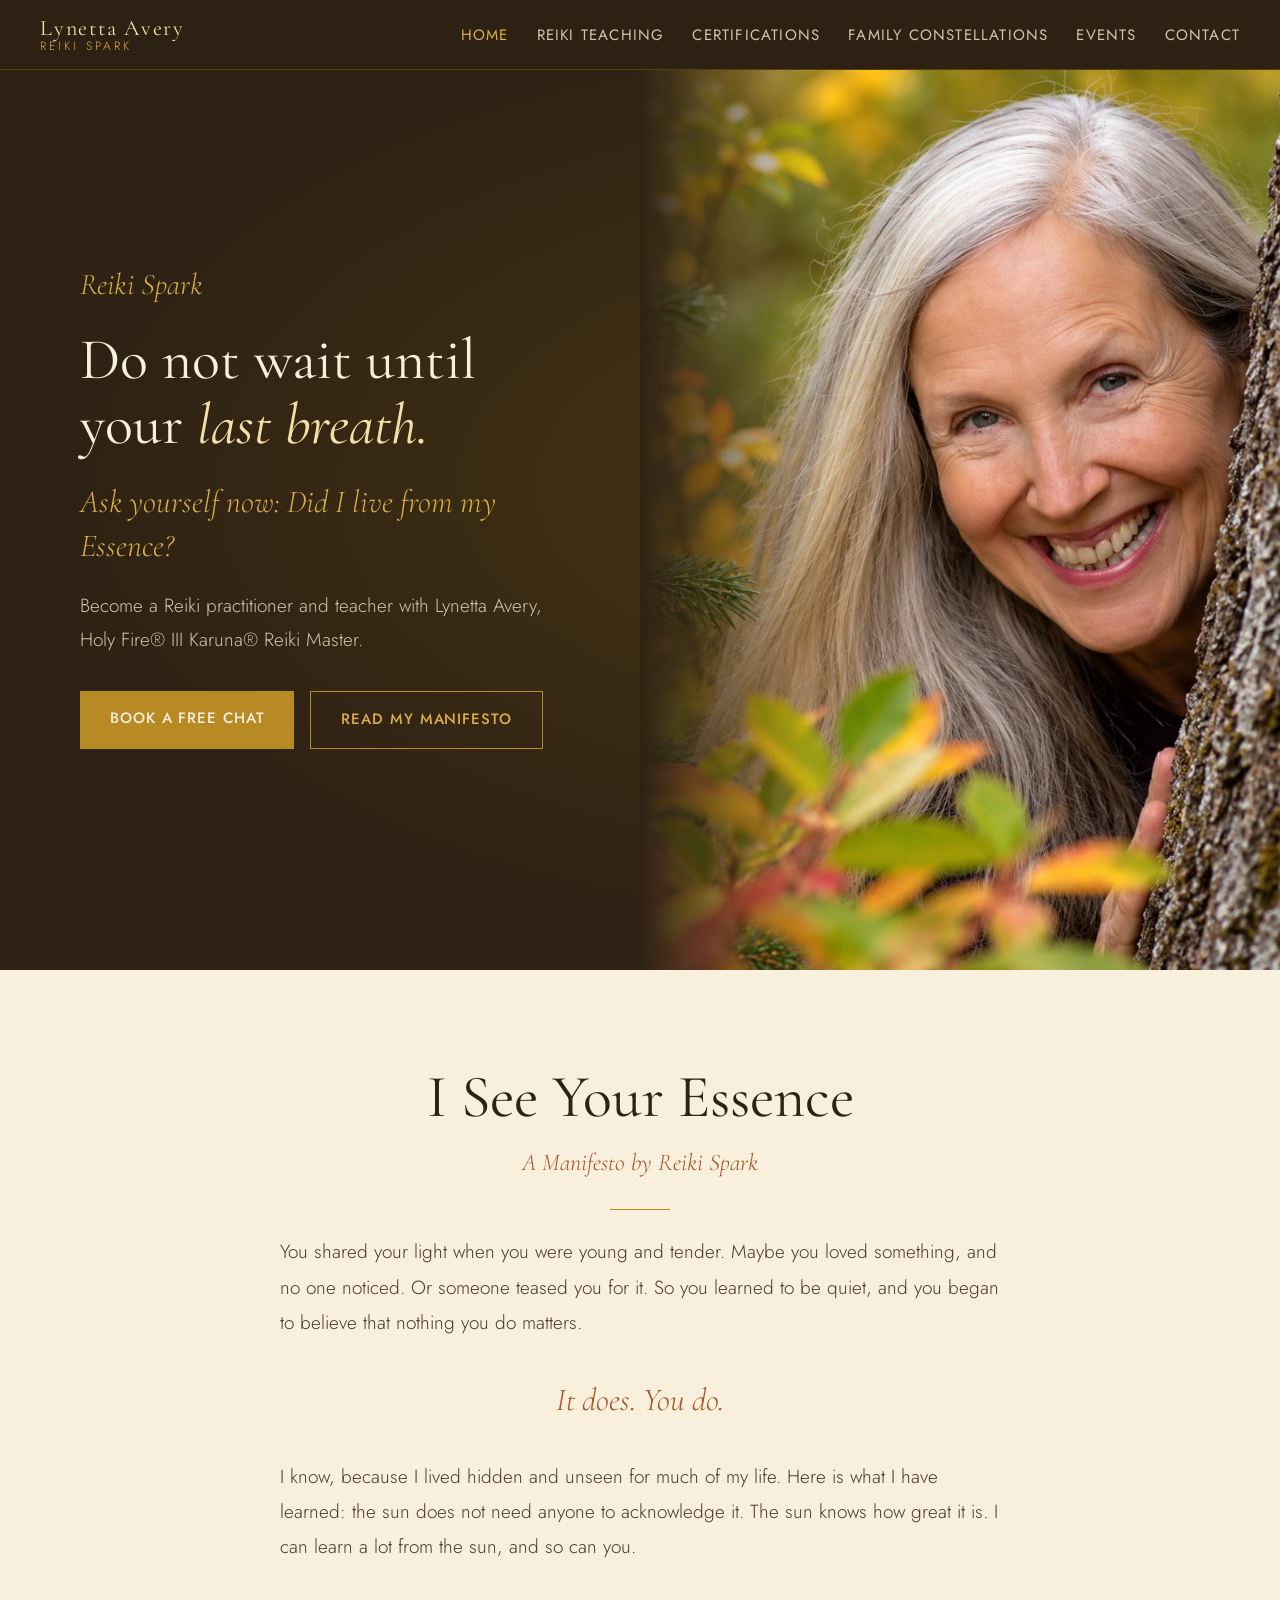
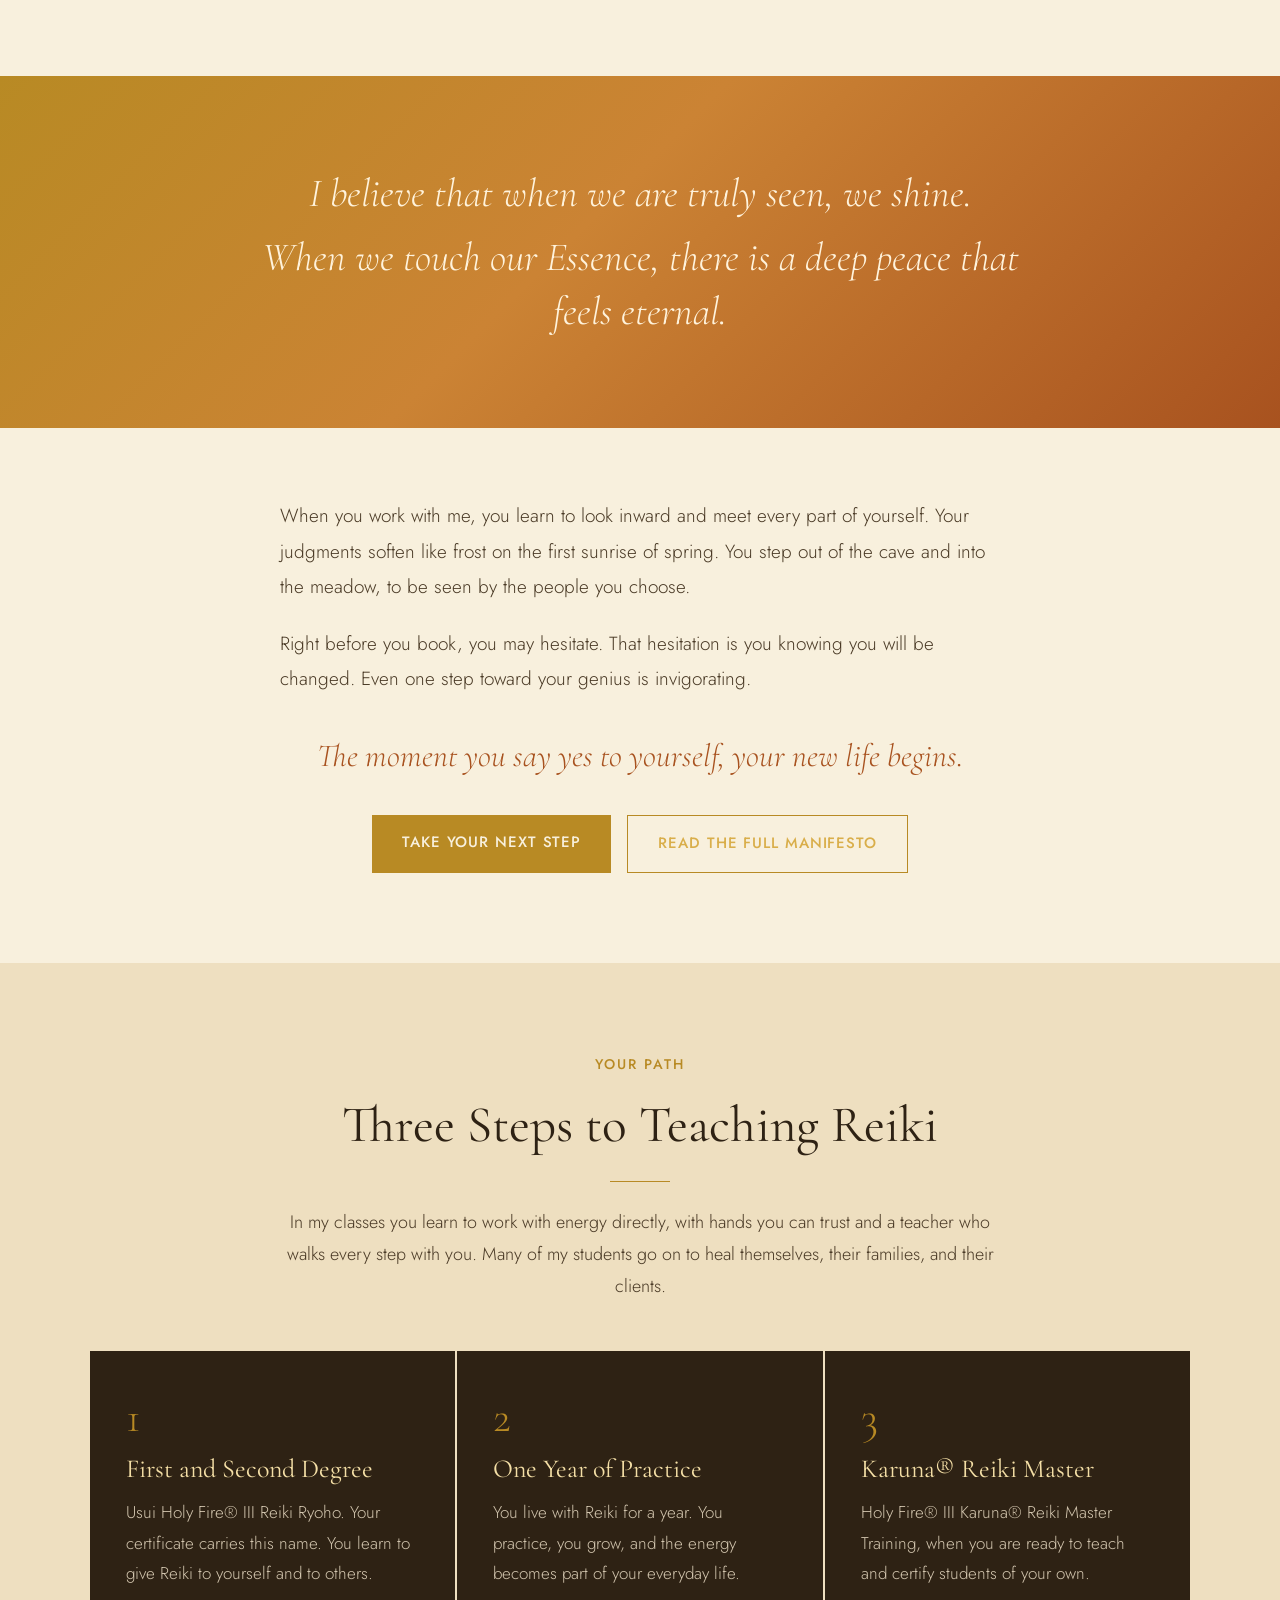
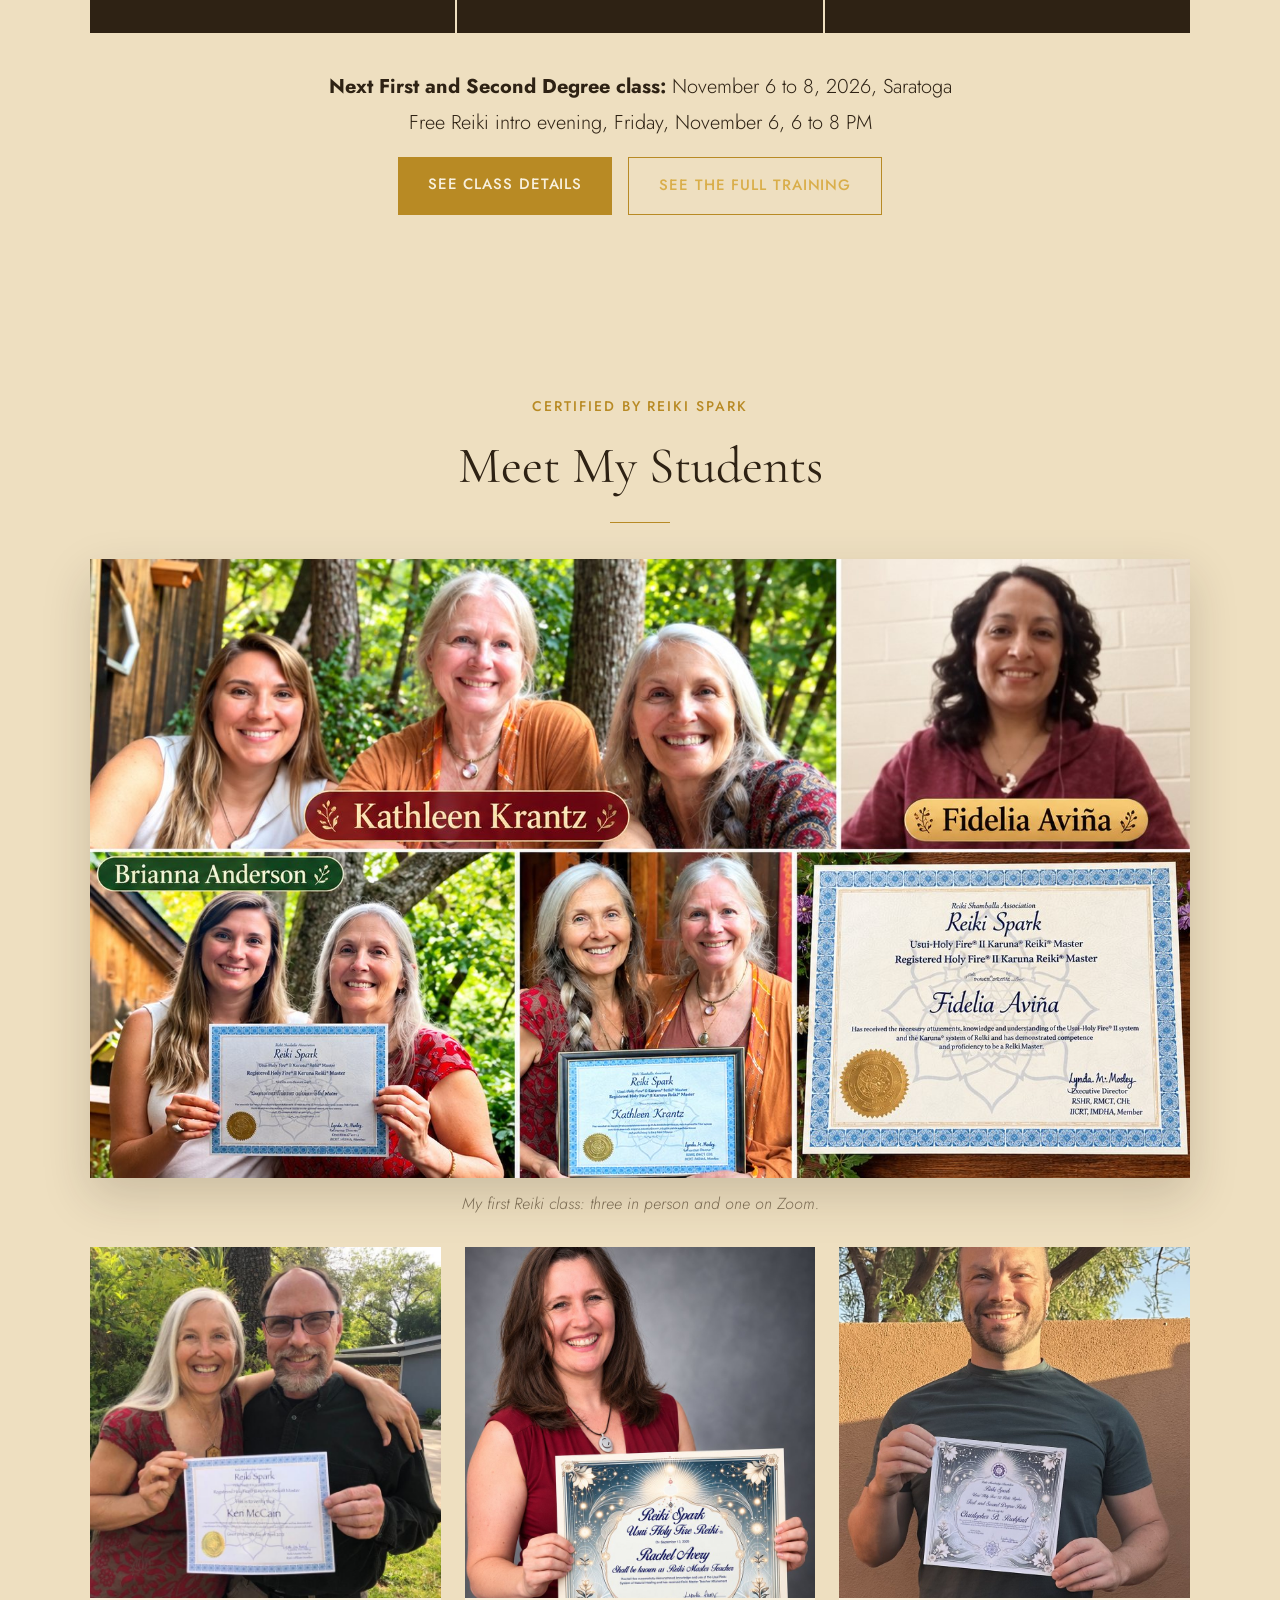
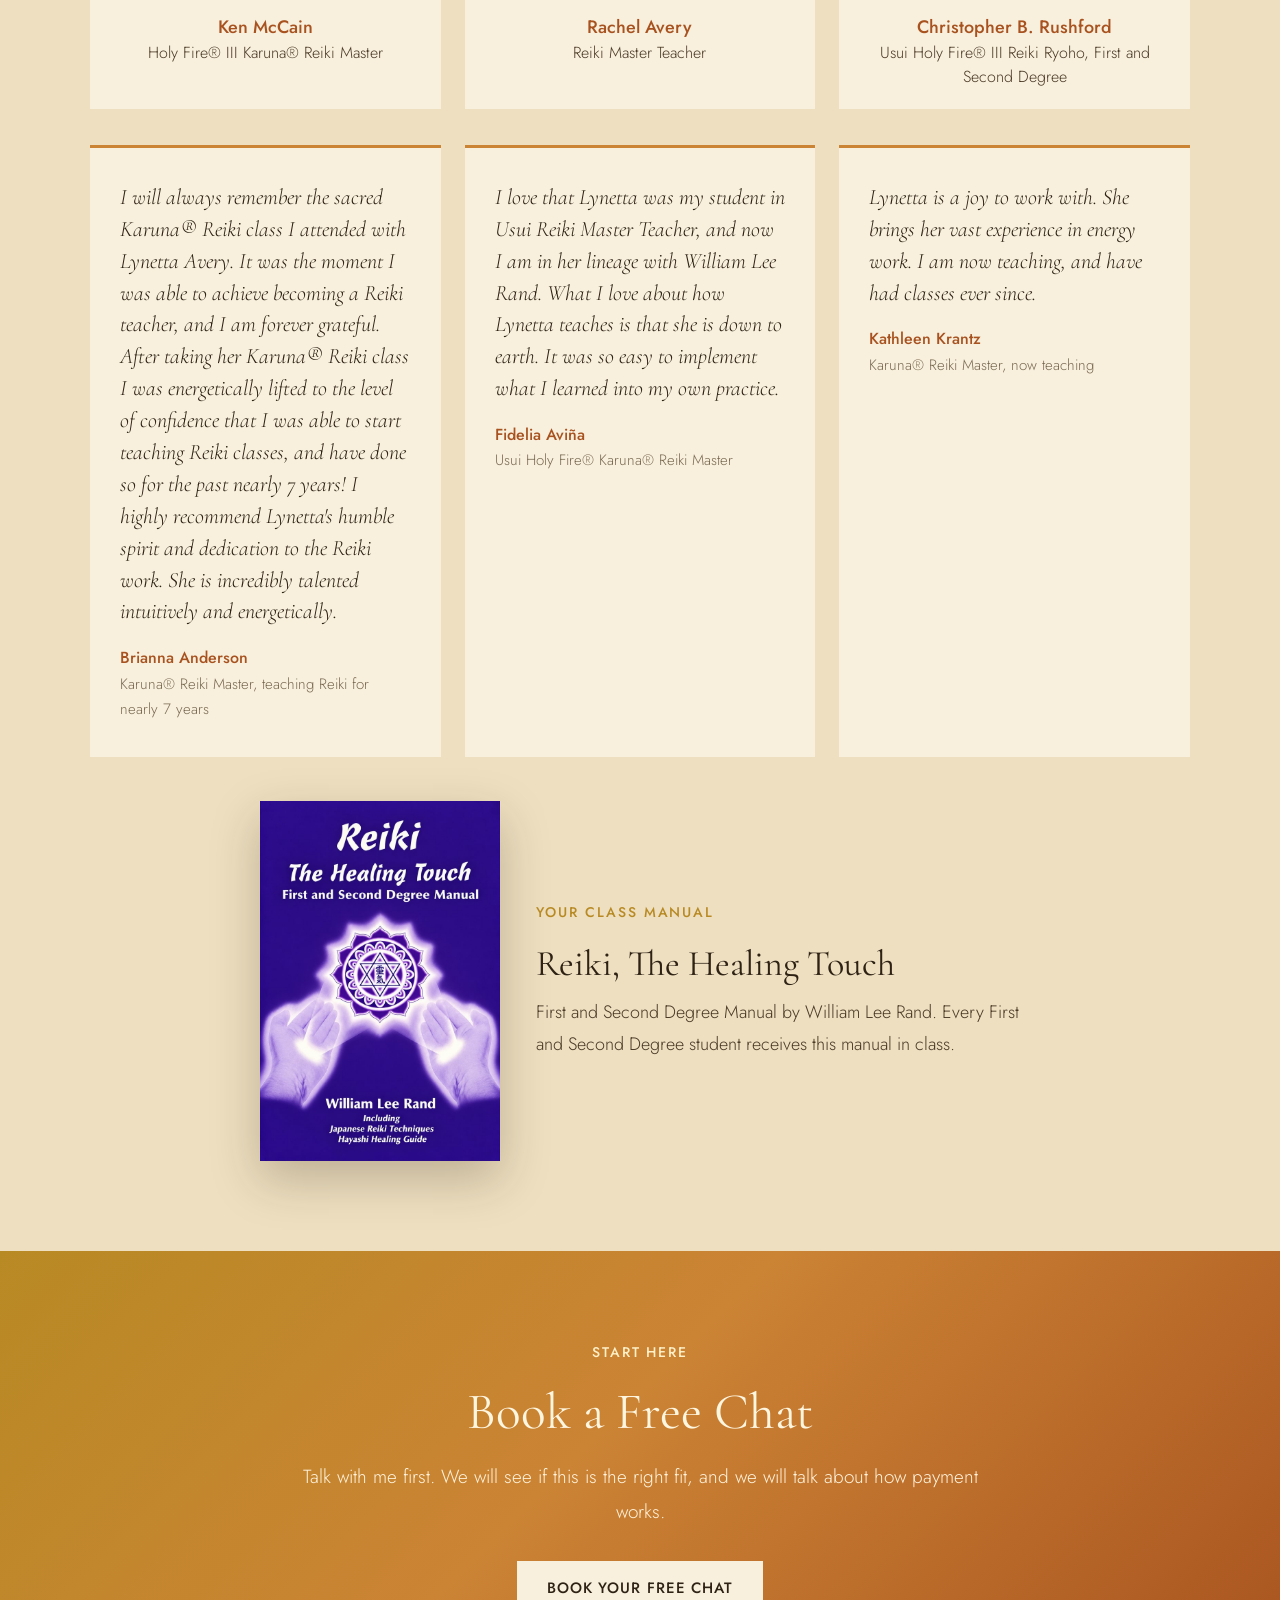
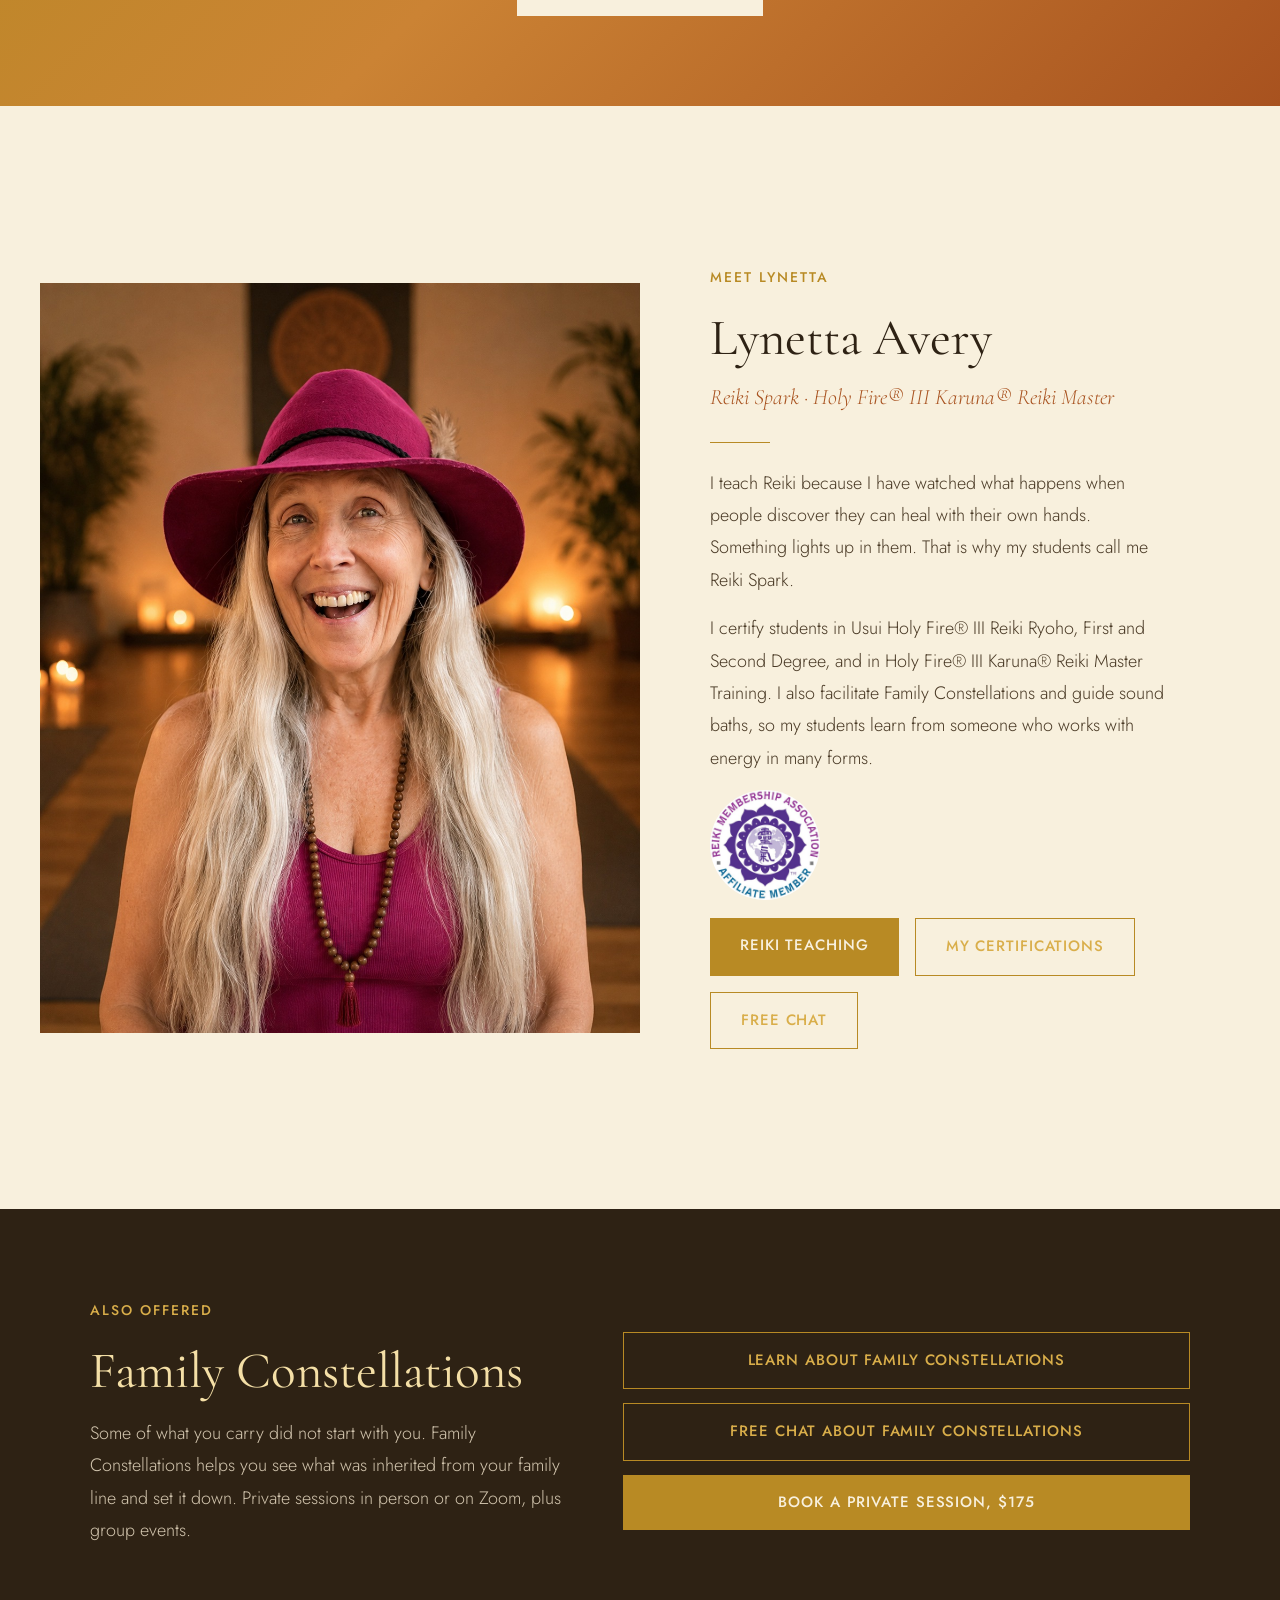
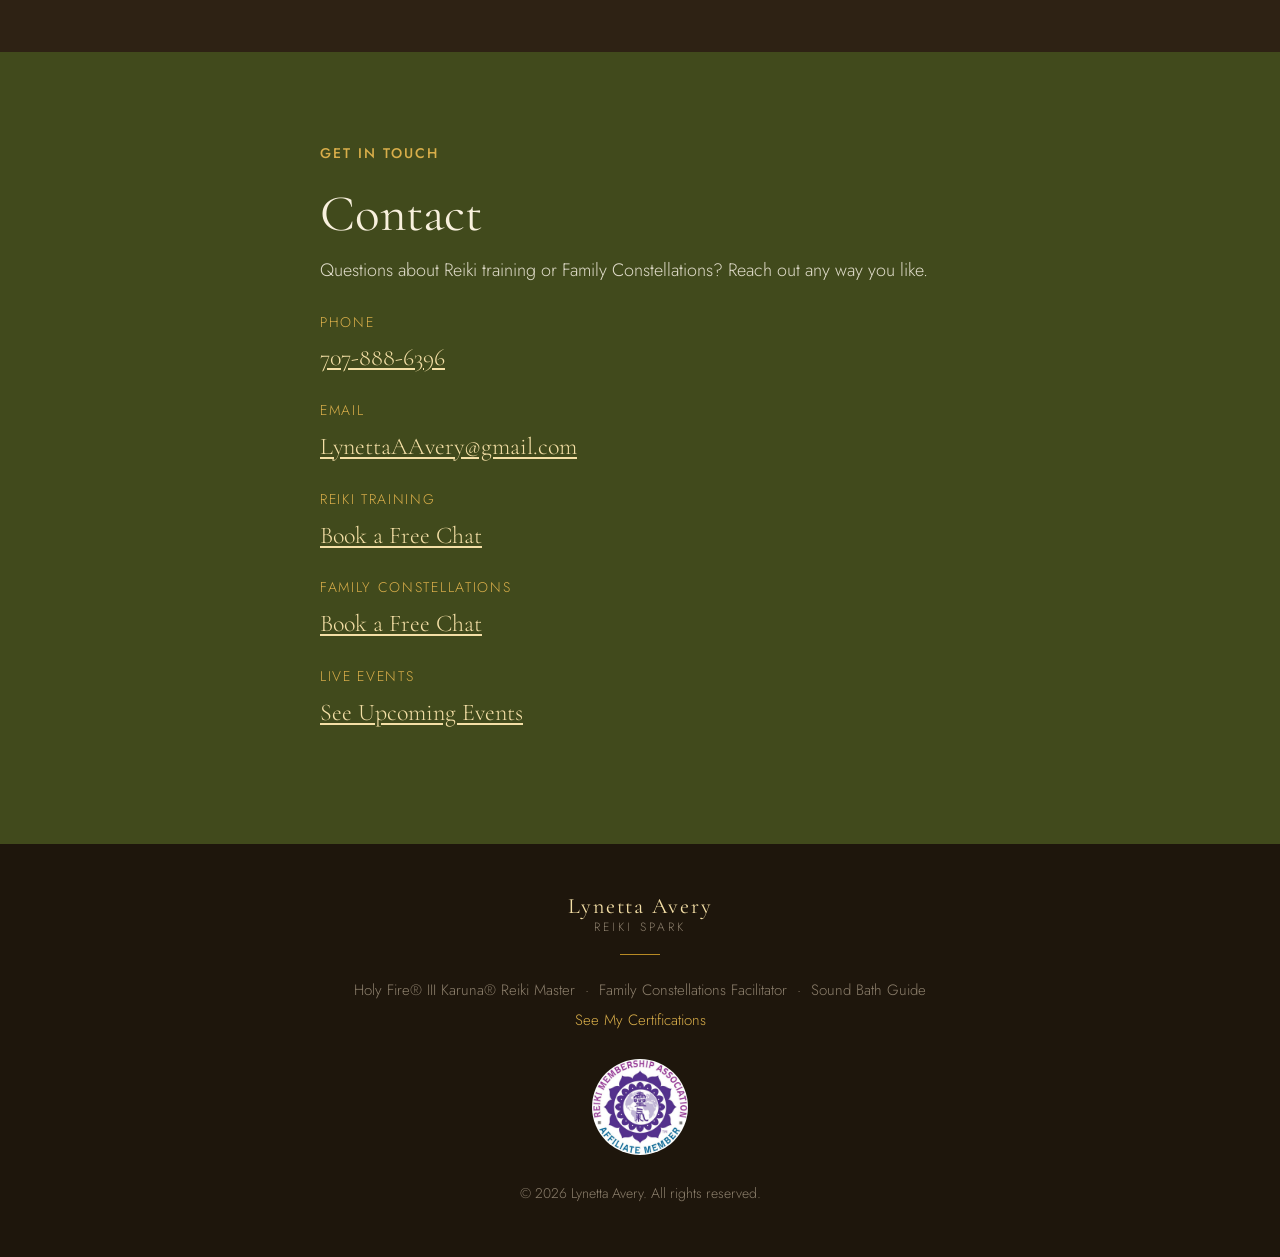
==== commit 5599450c: "Free Friday evening Reiki intro: events, Reiki and home pages Co-Authored-By: Claude Opus 5.5 <norep" ====
--- a/index.html
+++ b/index.html
@@ -133,7 +133,7 @@
 <ul class="nav-links" id="navLinks">
 <li><a href="index.html" class="active">Home</a></li>
 <li><a href="reiki.html">Reiki Teaching</a></li>
-<li><a href="credentials.html">Certifications</a></li>
+<li><a href="certifications.html">Certifications</a></li>
 <li><a href="services.html">Family Constellations</a></li>
 <li><a href="events.html">Events</a></li>
 <li><a href="#contact">Contact</a></li>
@@ -207,7 +207,7 @@
 <p>Holy Fire® III Karuna® Reiki Master Training, when you are ready to teach and certify students of your own.</p>
 </div>
 </div>
-<p style="margin-top:36px; font-size:20px; color:var(--chocolate);"><strong>Next First and Second Degree class:</strong> November 6 to 8, 2026, Saratoga</p>
+<p style="margin-top:36px; font-size:20px; color:var(--chocolate);"><strong>Next First and Second Degree class:</strong> November 6 to 8, 2026, Saratoga<br>Free Reiki intro evening, Friday, November 6, 6 to 8 PM</p>
 <div style="display:flex; gap:16px; flex-wrap:wrap; justify-content:center; margin-top:16px;"><a href="events.html#reiki-nov-2026" class="btn btn-gold">See Class Details</a><a href="reiki.html" class="btn btn-outline">See the Full Training</a></div>
 </div>
 </section>
@@ -267,7 +267,7 @@
 <img src="reiki-membership-affiliate.jpg" alt="Reiki Membership Association Affiliate Member" style="width:110px;height:110px;border-radius:50%;margin:8px 0 18px;display:block;">
 <div style="display:flex; gap:16px; flex-wrap:wrap; margin-top:12px;">
 <a href="reiki.html" class="btn btn-gold">Reiki Teaching</a>
-<a href="credentials.html" class="btn btn-outline">My Certifications</a>
+<a href="certifications.html" class="btn btn-outline">My Certifications</a>
 <a href="https://calendly.com/markandlynetta/15-minute-chat-lynetta" target="_blank" rel="noopener" class="btn btn-outline">Free Chat</a>
 </div>
 </div>
@@ -307,7 +307,7 @@
 <a href="index.html" class="logo">Lynetta Avery<span style="color:var(--grey);">Reiki Spark</span></a>
 <div style="margin:20px auto; width:40px; height:1px; background:var(--gold);"></div>
 <p>Holy Fire® III Karuna® Reiki Master &nbsp;&middot;&nbsp; Family Constellations Facilitator &nbsp;&middot;&nbsp; Sound Bath Guide</p>
-<p class="footer-cred"><a href="credentials.html">See My Certifications</a></p>
+<p class="footer-cred"><a href="certifications.html">See My Certifications</a></p>
 <img class="badge-ra" src="reiki-membership-affiliate.jpg" alt="Reiki Membership Association Affiliate Member" style="width:96px;height:96px;margin:24px auto 0;">
 <p style="margin-top:24px; font-size:14px;">&copy; 2026 Lynetta Avery. All rights reserved.</p>
 </footer>
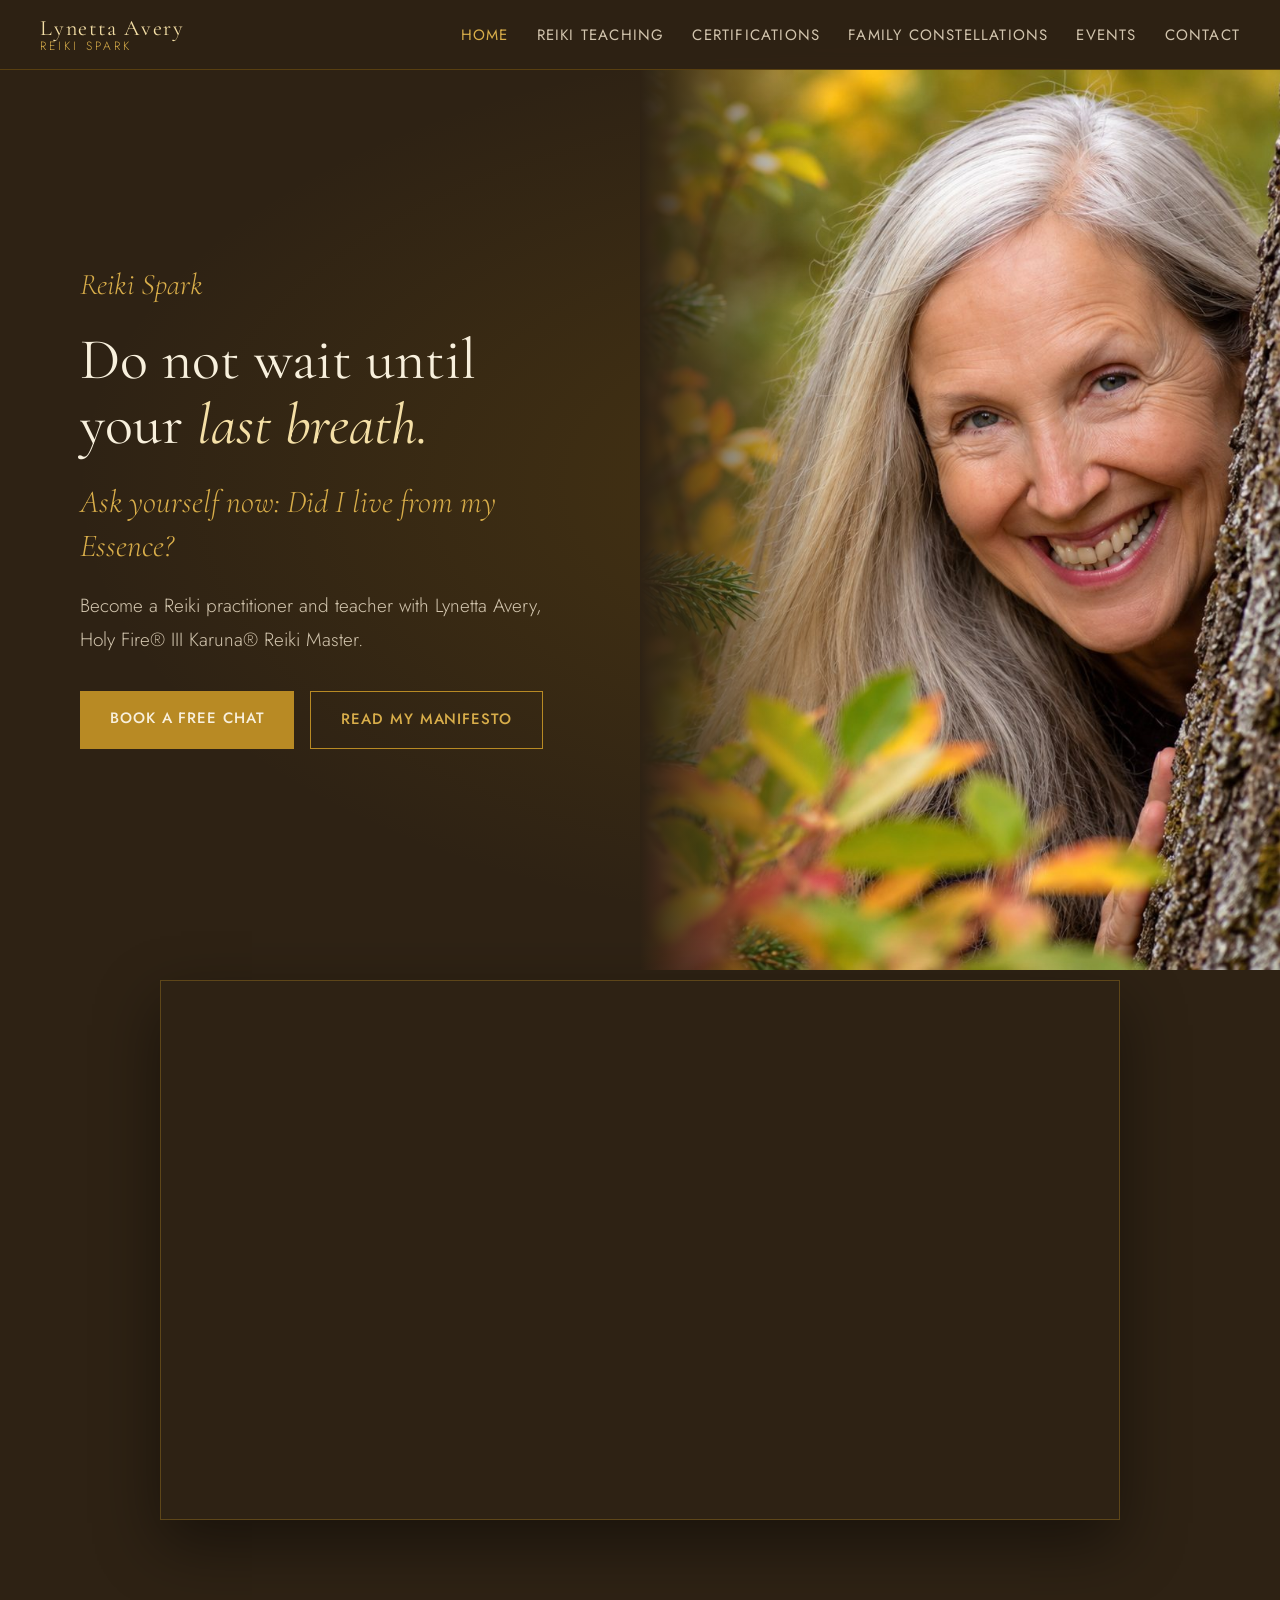
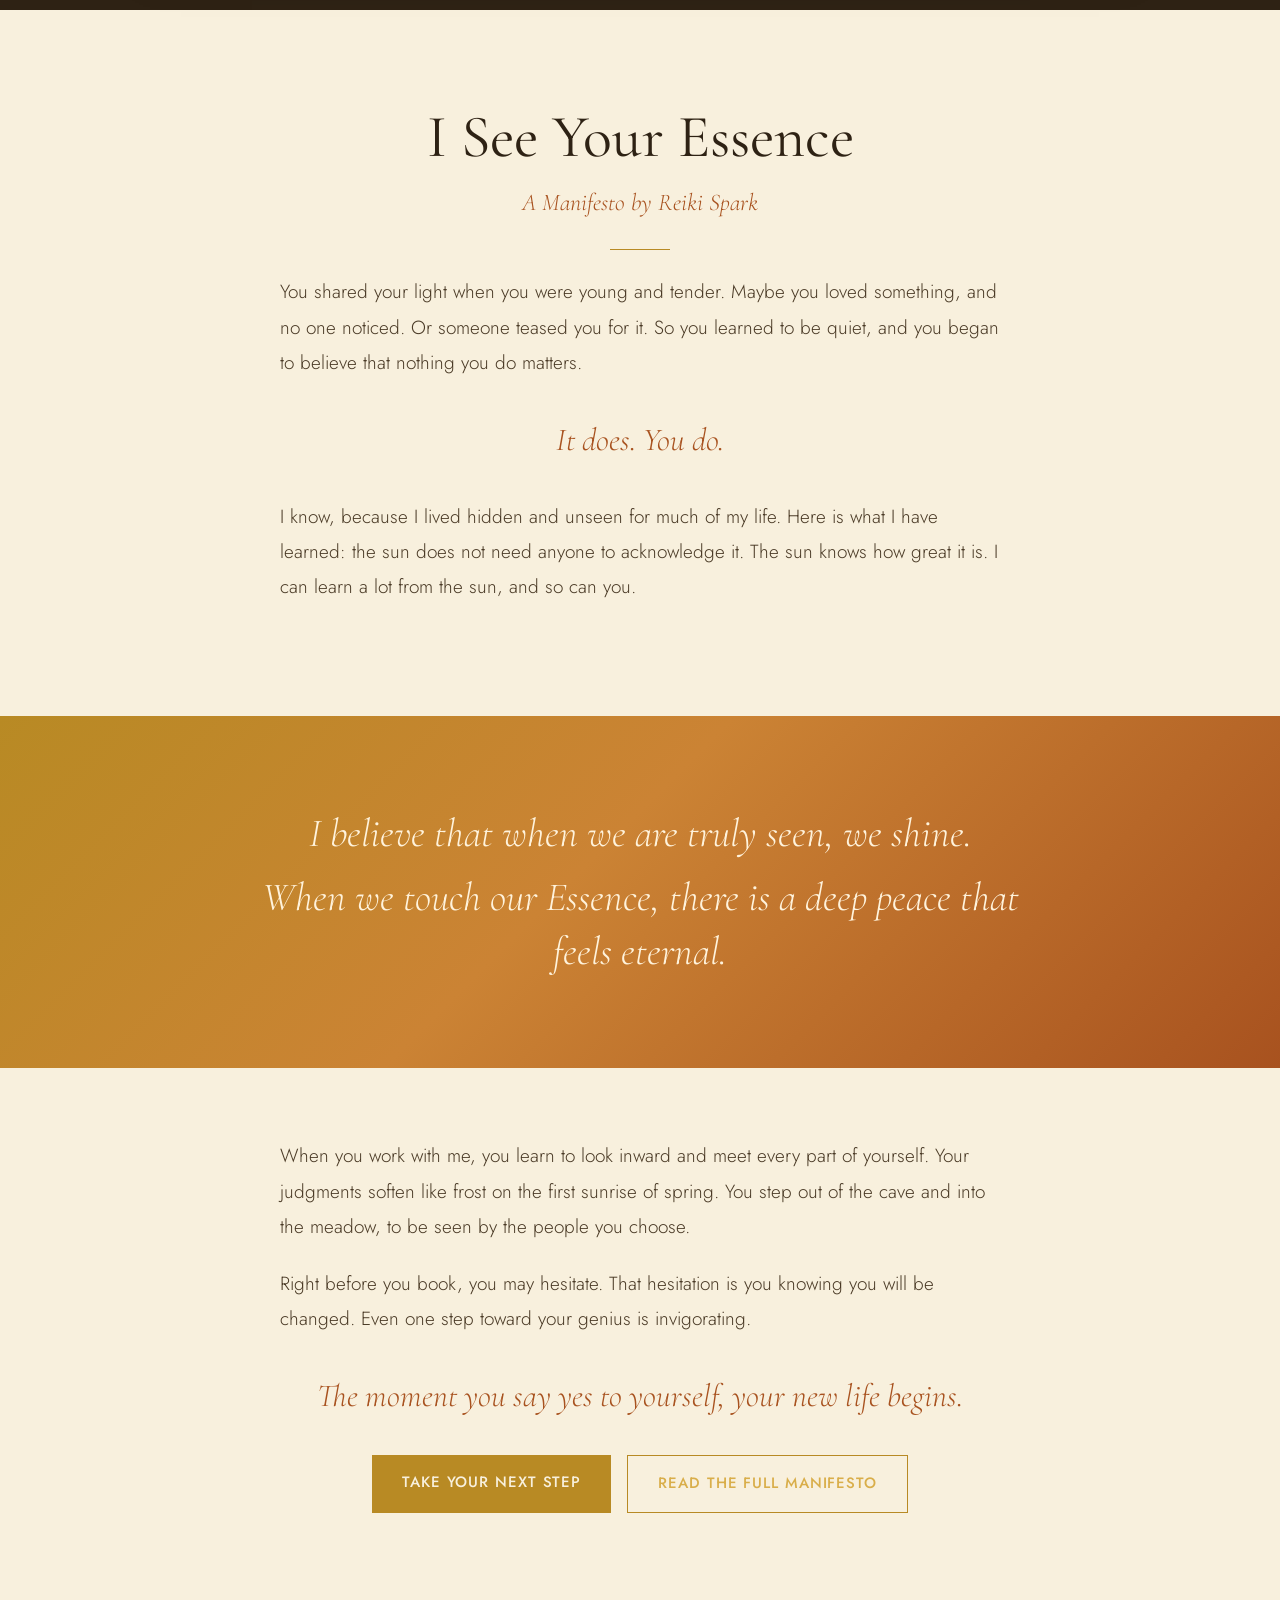
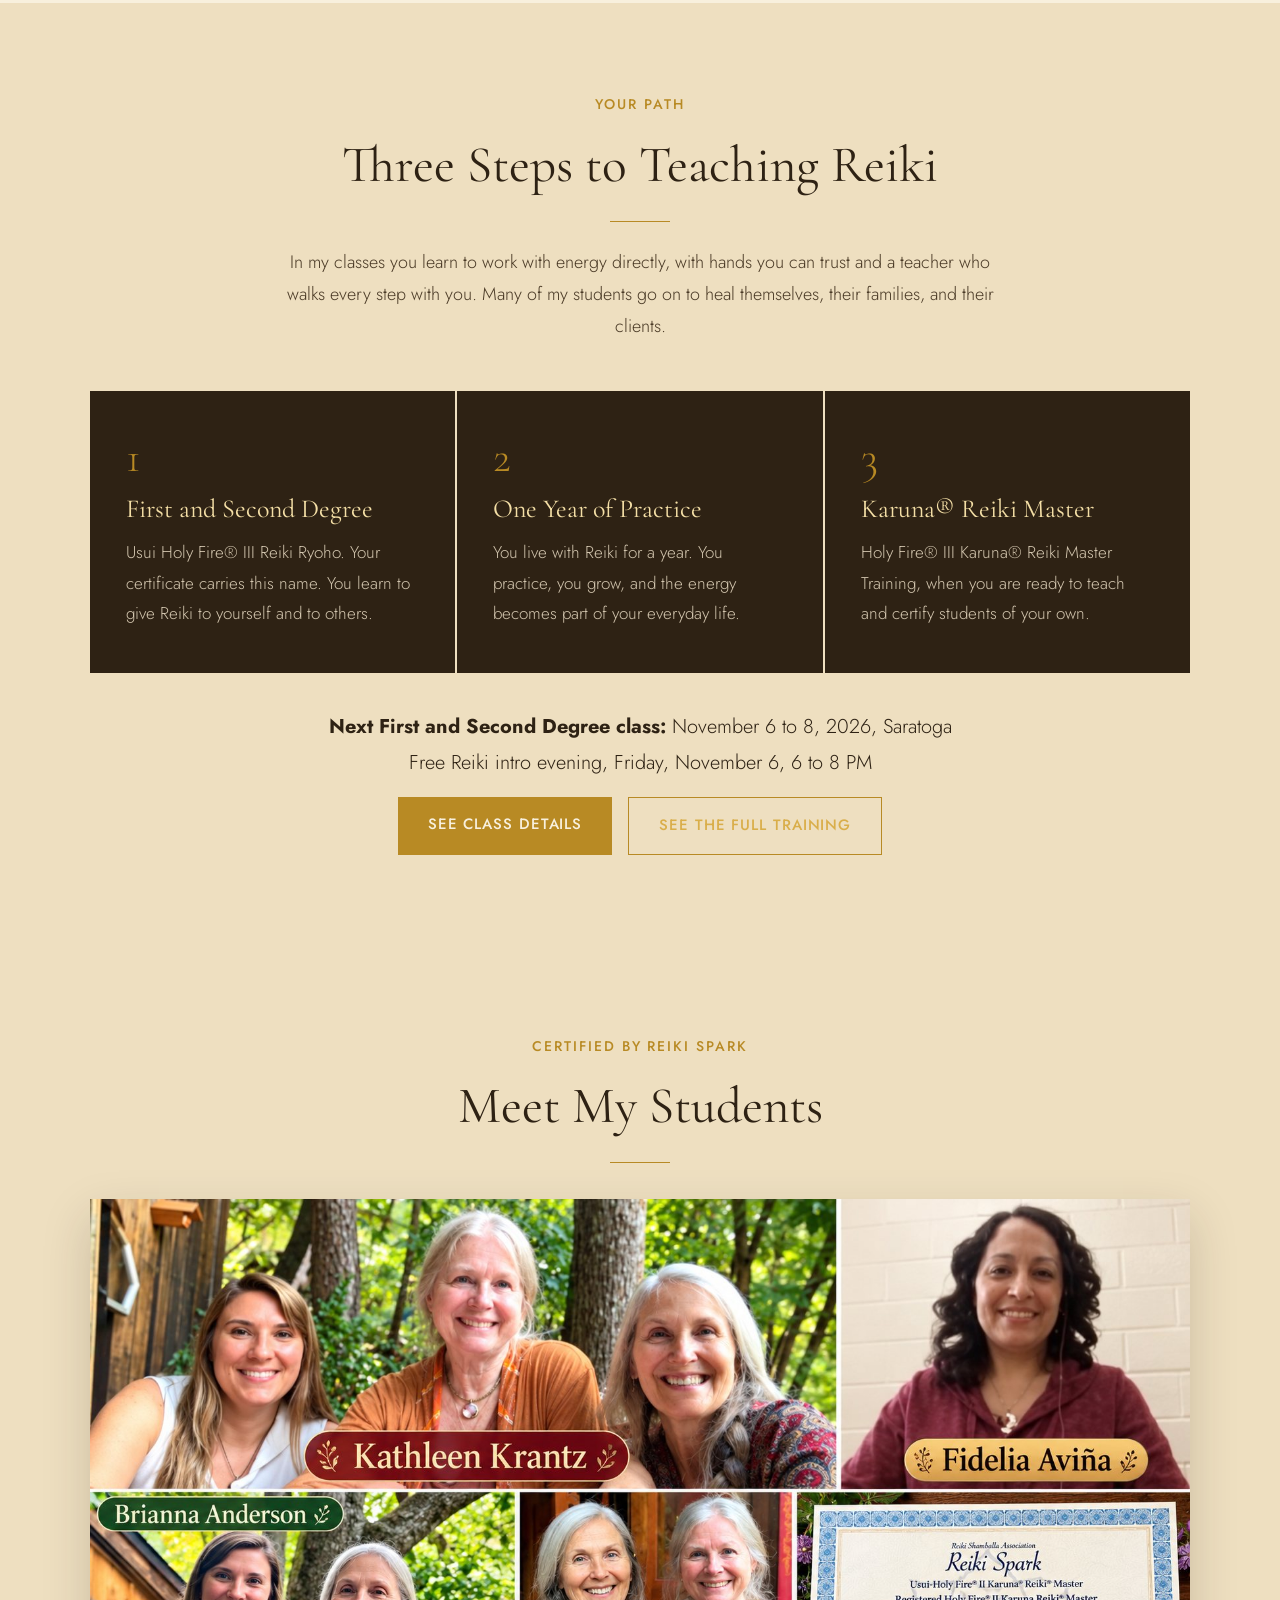
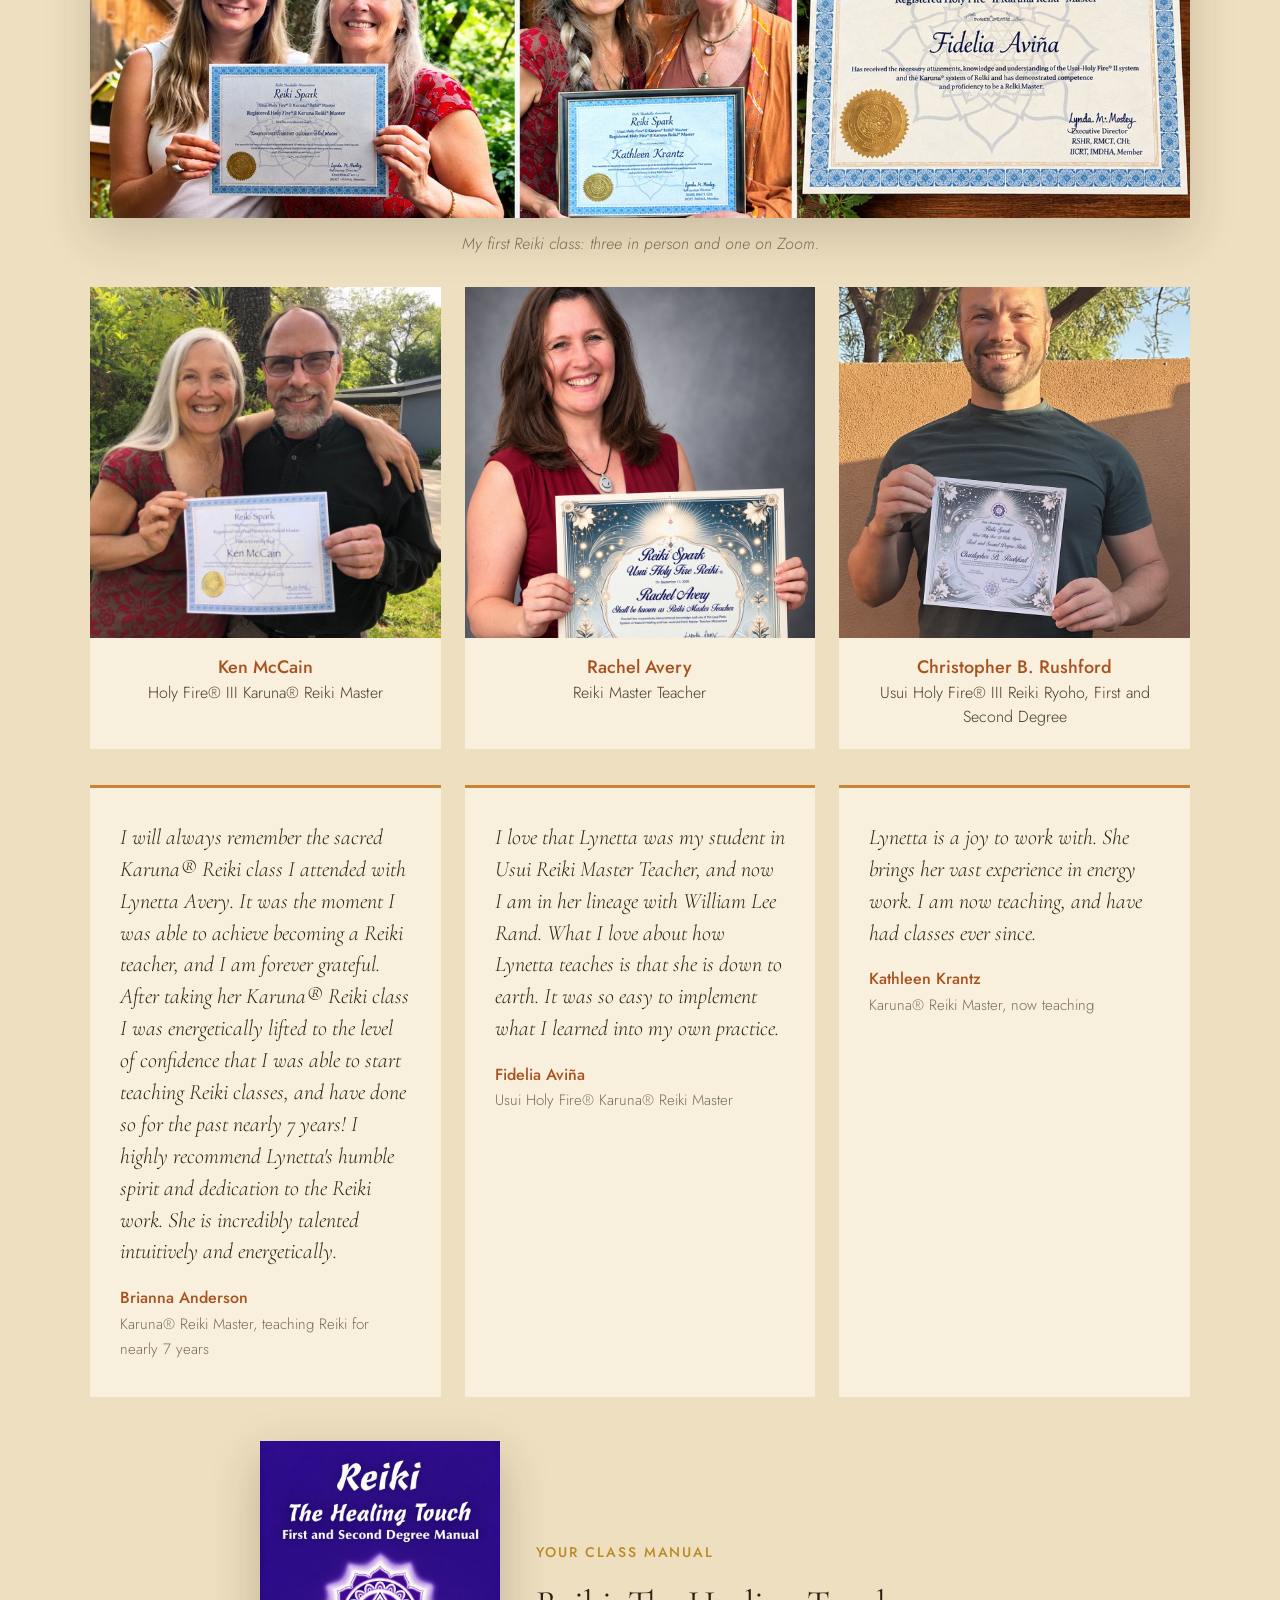
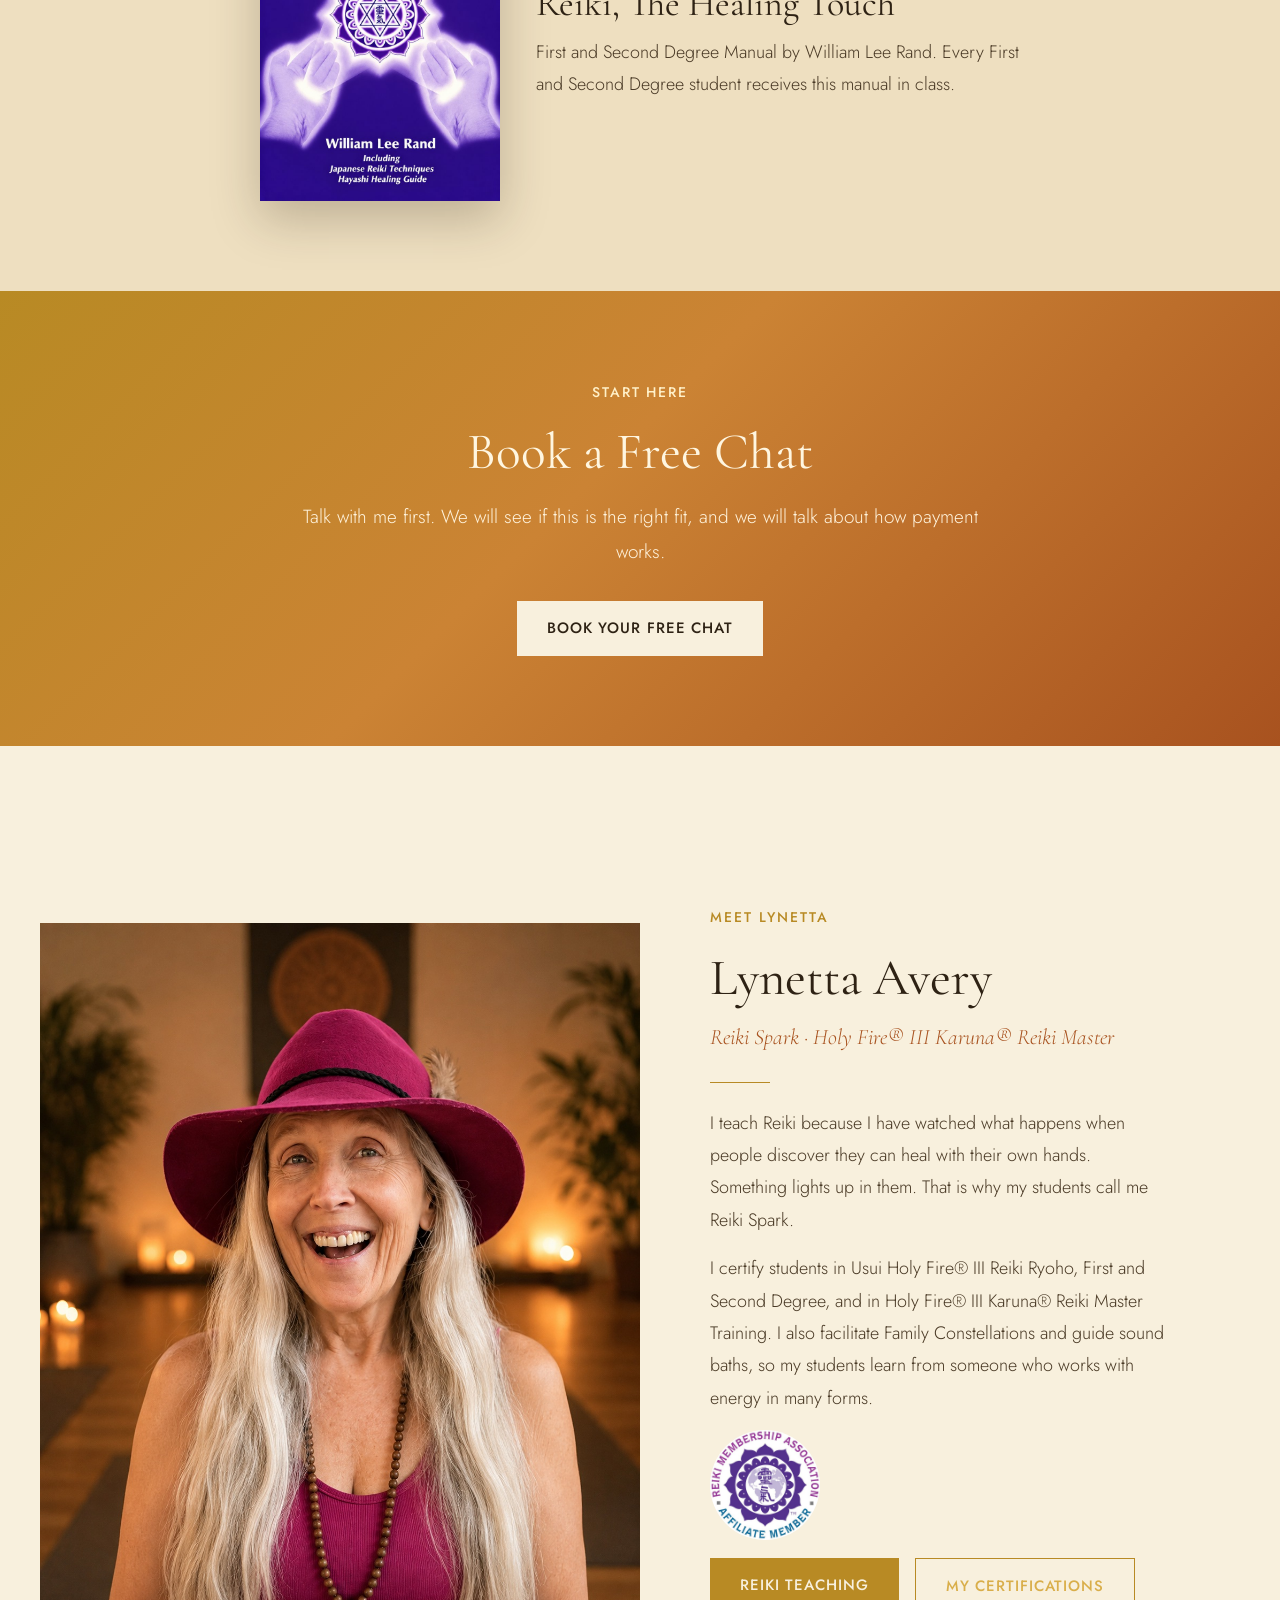
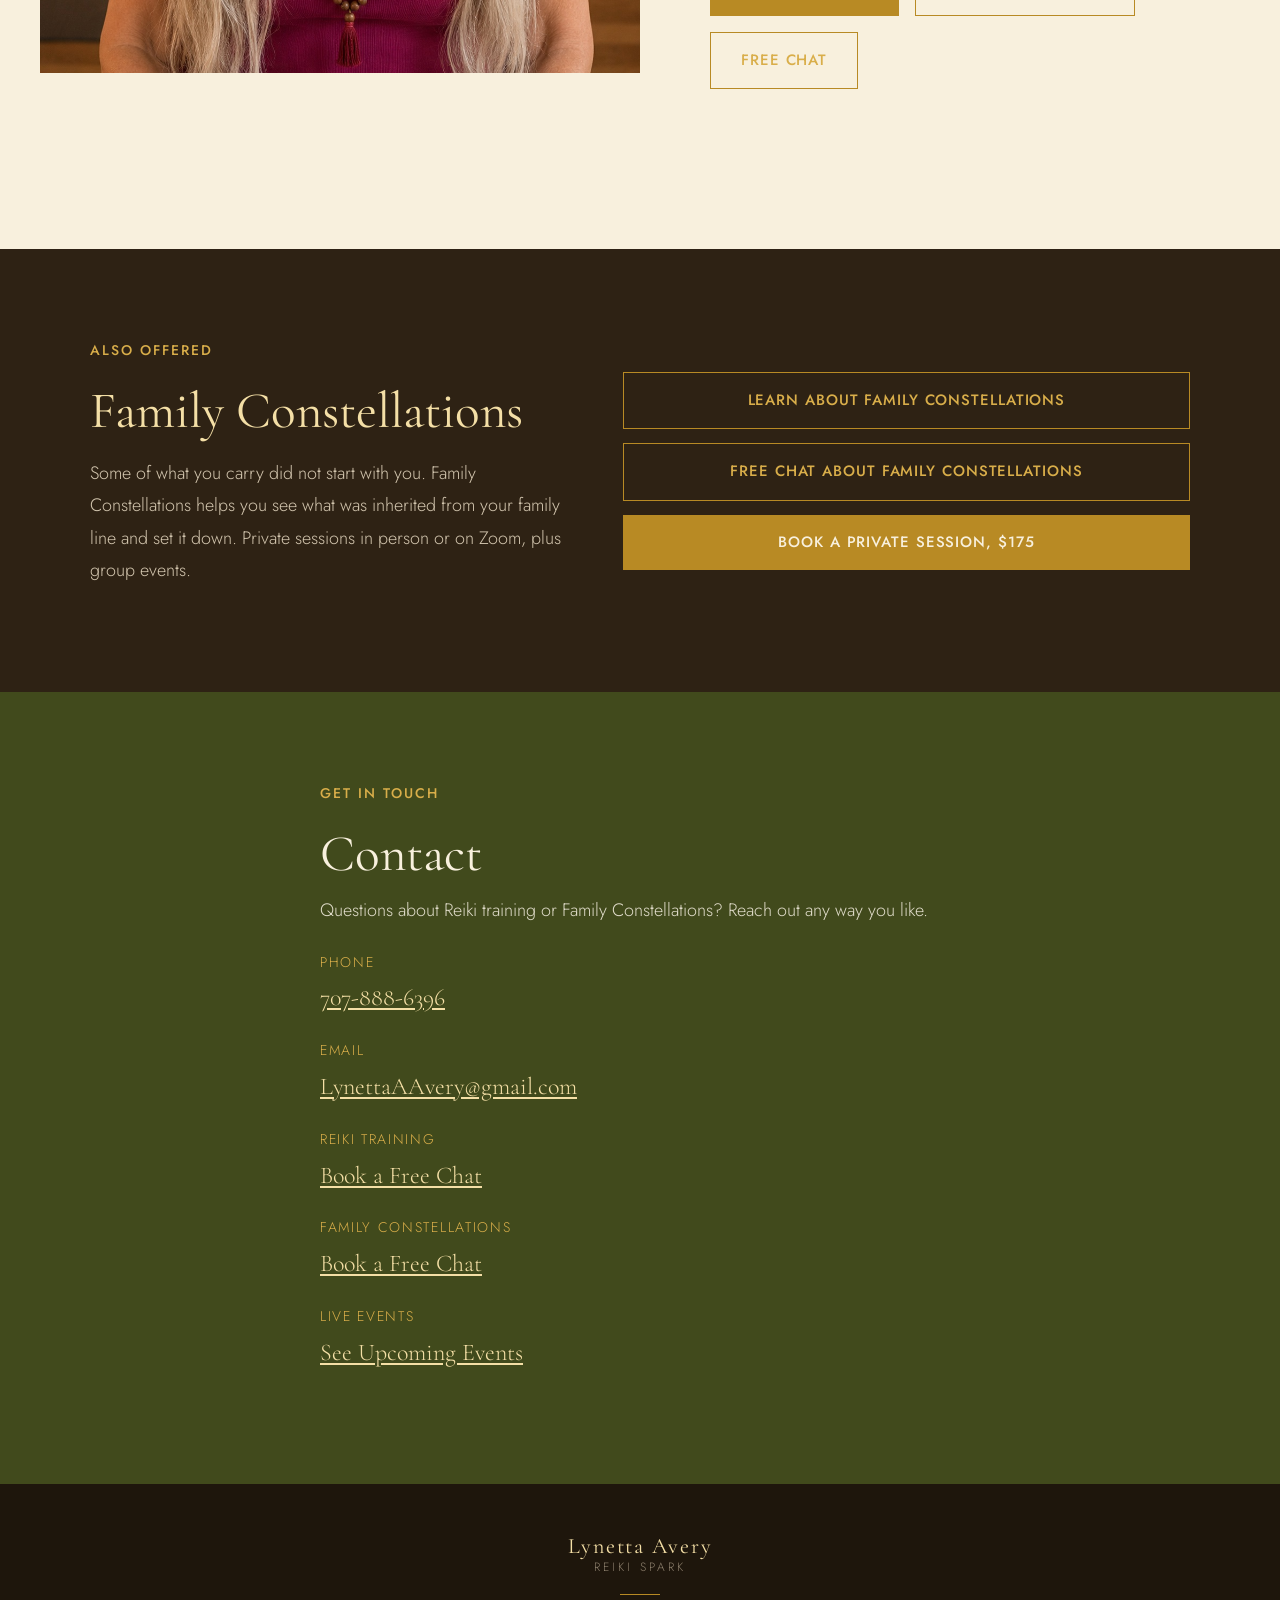
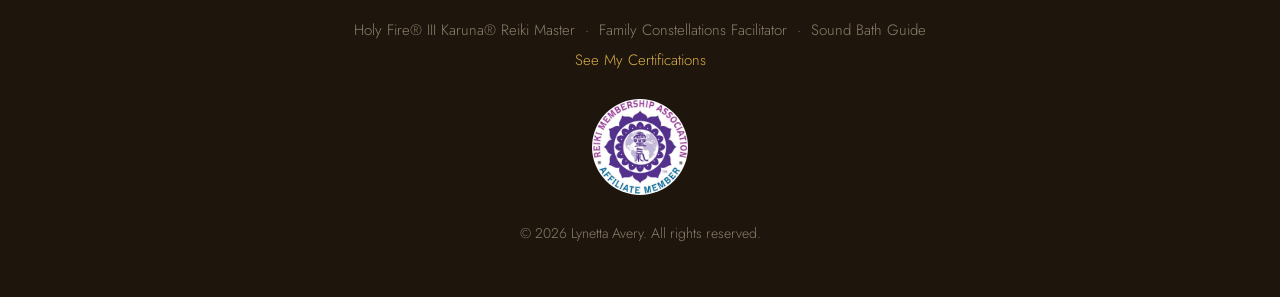
==== commit a43fa5fe: "Home: embed YouTube video under the top section Co-Authored-By: Claude Opus 5.5 <noreply@anthropic.c" ====
--- a/index.html
+++ b/index.html
@@ -91,6 +91,11 @@
 .manual-row img { width: 100%; box-shadow: 0 18px 45px rgba(46,34,20,0.25); }
 @media (max-width: 700px) { .manual-row { grid-template-columns: 1fr; } .manual-row img { max-width: 240px; margin: 0 auto; } }
 @media (max-width: 900px) { .student-photos { grid-template-columns: 1fr; } }
+.video-section { background: var(--chocolate); padding: 10px 40px 90px; }
+.video-section .container { max-width: 960px; }
+.video-frame { position: relative; width: 100%; aspect-ratio: 16 / 9; box-shadow: 0 24px 60px rgba(0,0,0,0.45); border: 1px solid rgba(184,138,36,0.35); }
+.video-frame iframe { position: absolute; inset: 0; width: 100%; height: 100%; border: 0; }
+@media (max-width: 700px) { .video-section { padding: 0 16px 60px; } }
 </style>
 <script type="application/ld+json">
 {
@@ -154,6 +159,14 @@
 <div class="hero-image"><img src="lynetta-fall.jpg" alt="Lynetta Avery smiling among autumn leaves"></div>
 </section>
 
+<section class="video-section" id="video">
+<div class="container">
+<div class="video-frame">
+<iframe src="https://www.youtube-nocookie.com/embed/UcIoFPYYekY?rel=0" title="A message from Lynetta Avery, Reiki Spark" loading="lazy" allow="accelerometer; autoplay; clipboard-write; encrypted-media; gyroscope; picture-in-picture; web-share" referrerpolicy="strict-origin-when-cross-origin" allowfullscreen></iframe>
+</div>
+</div>
+</section>
+
 <section class="manifesto" id="manifesto">
 <div class="container">
 <h2>I See Your Essence</h2>
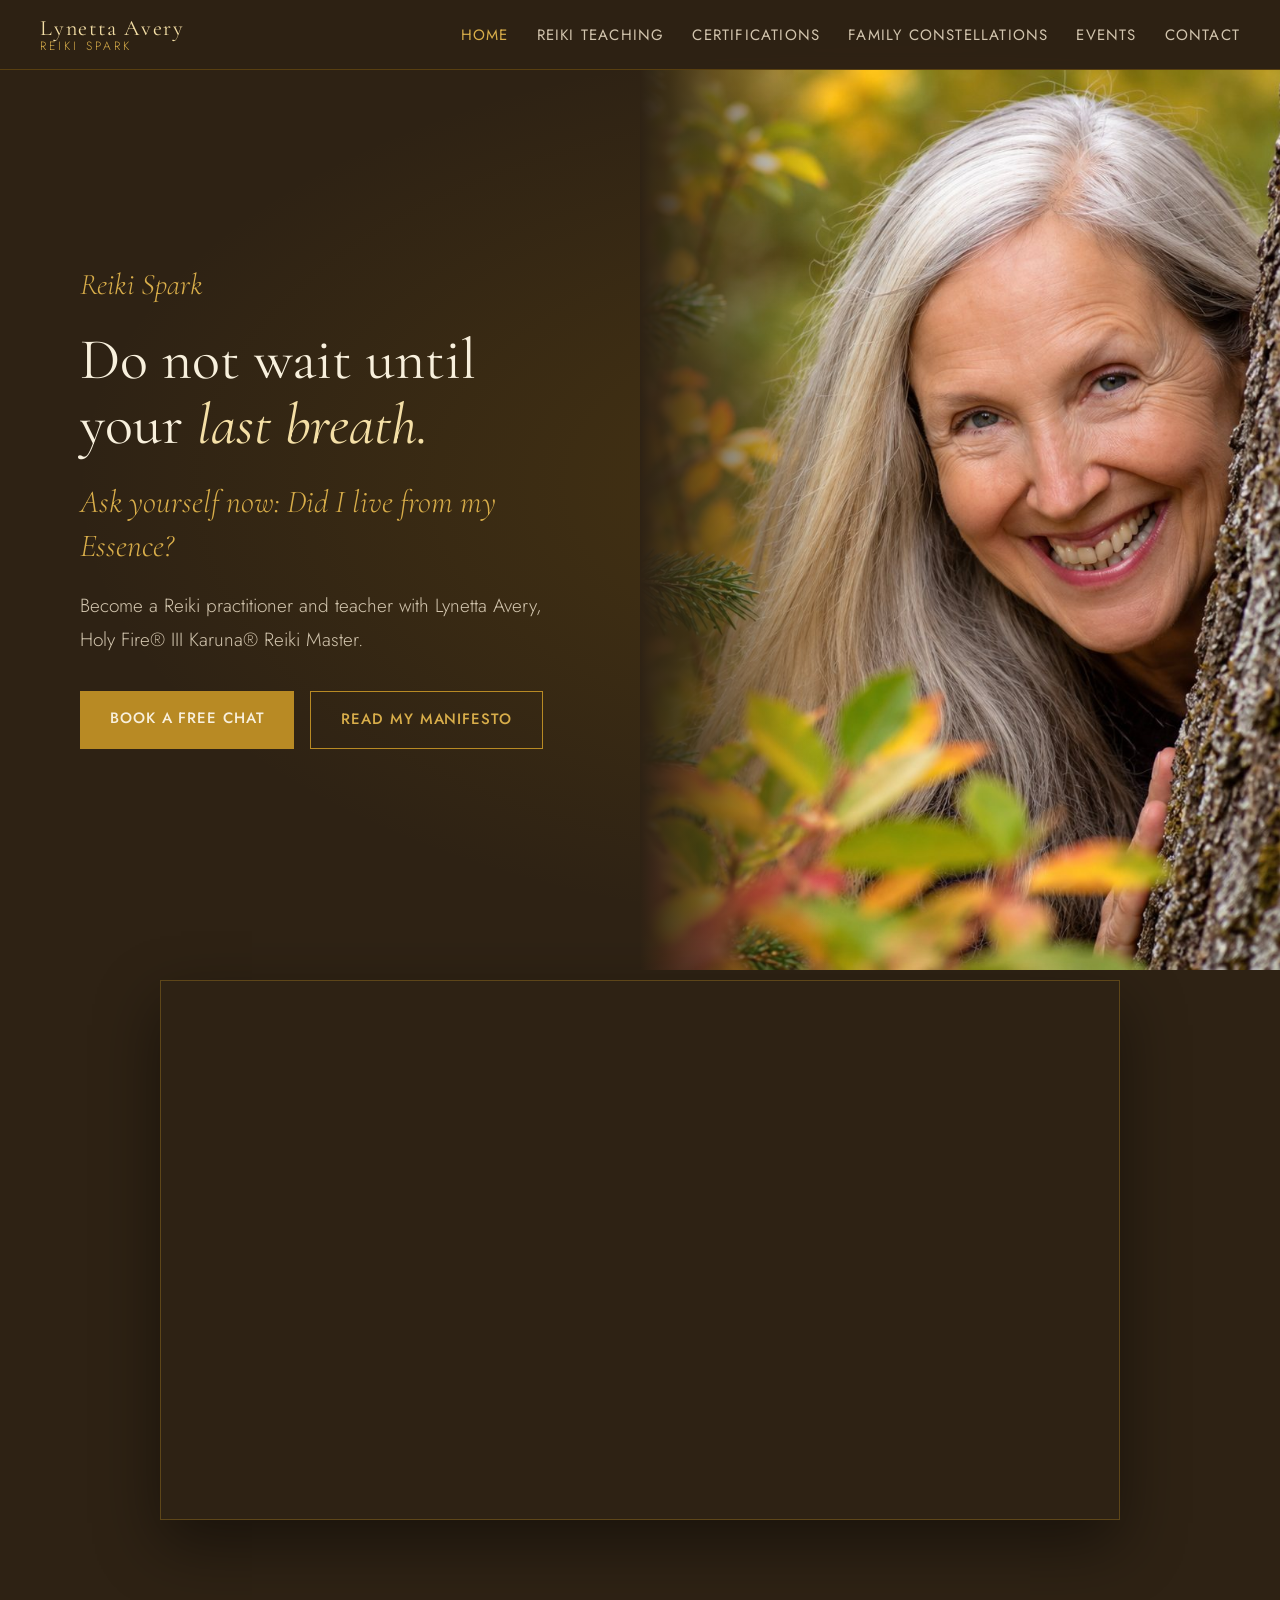
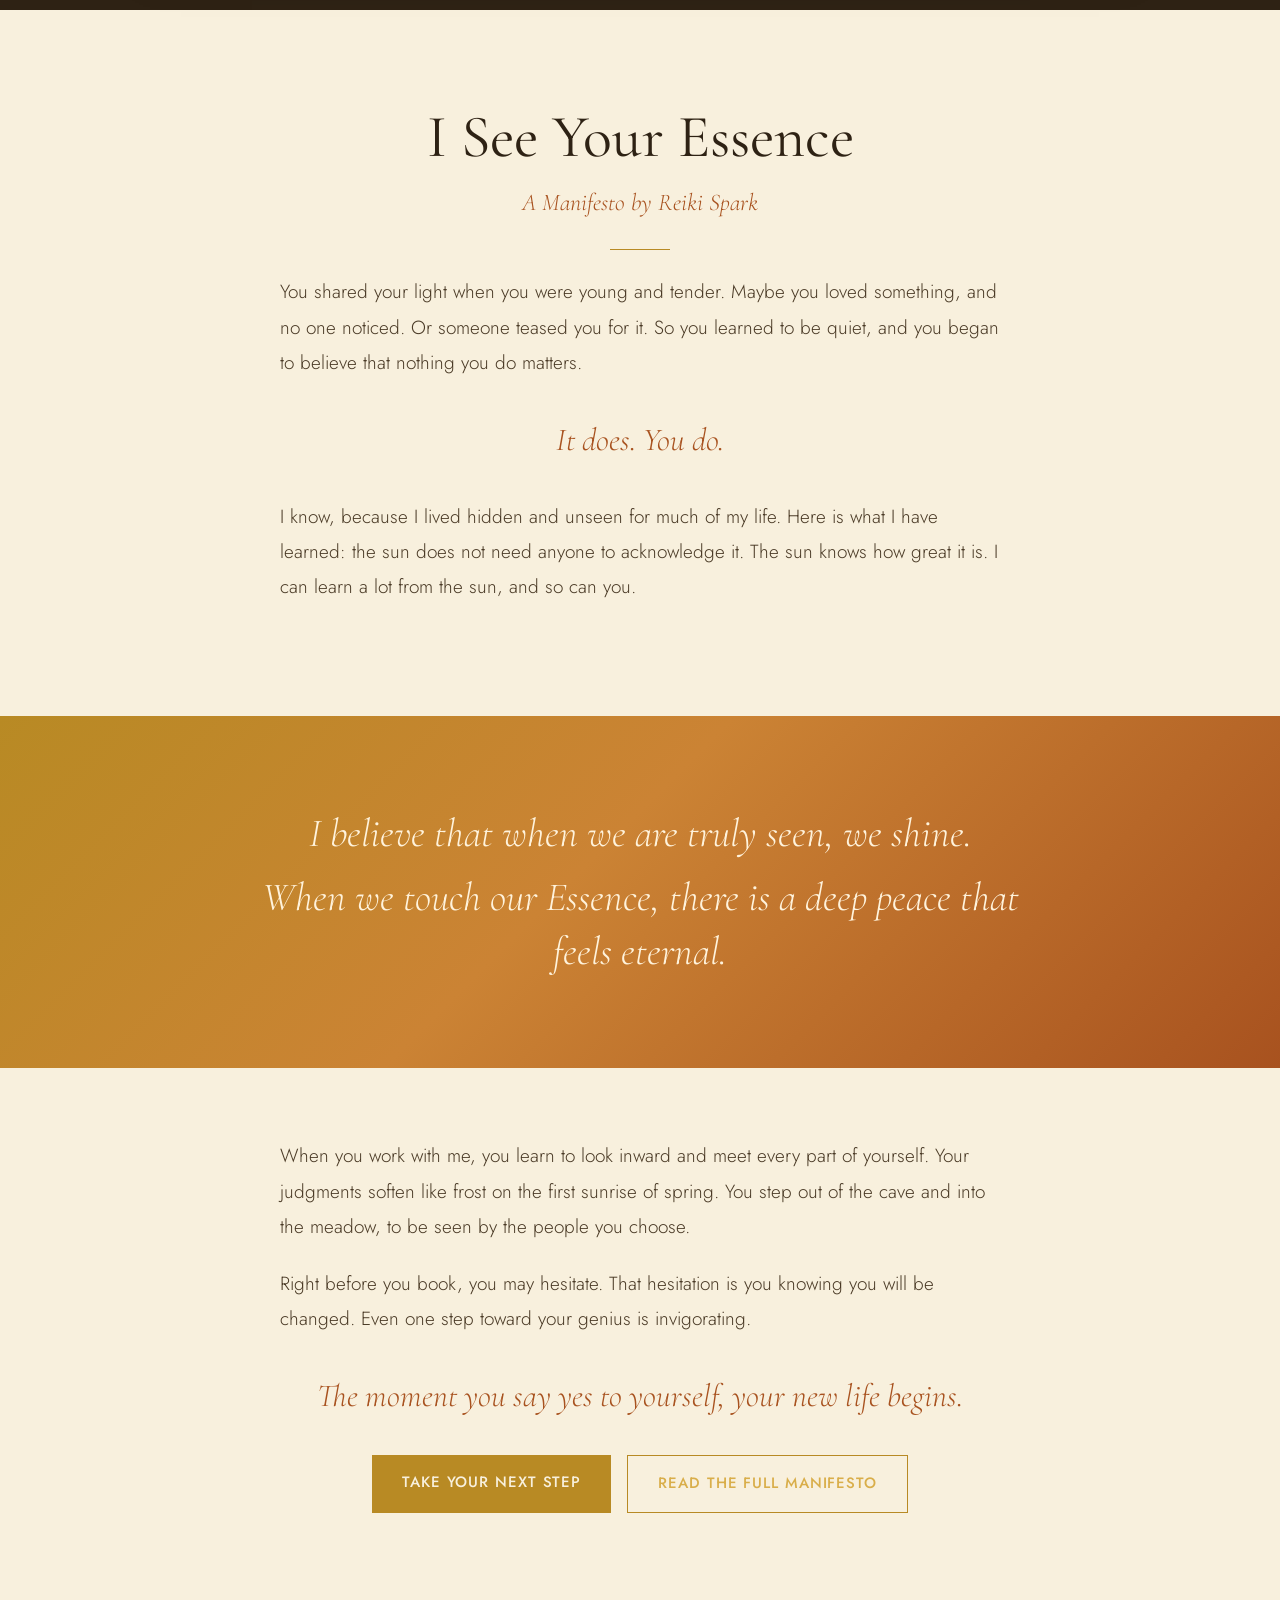
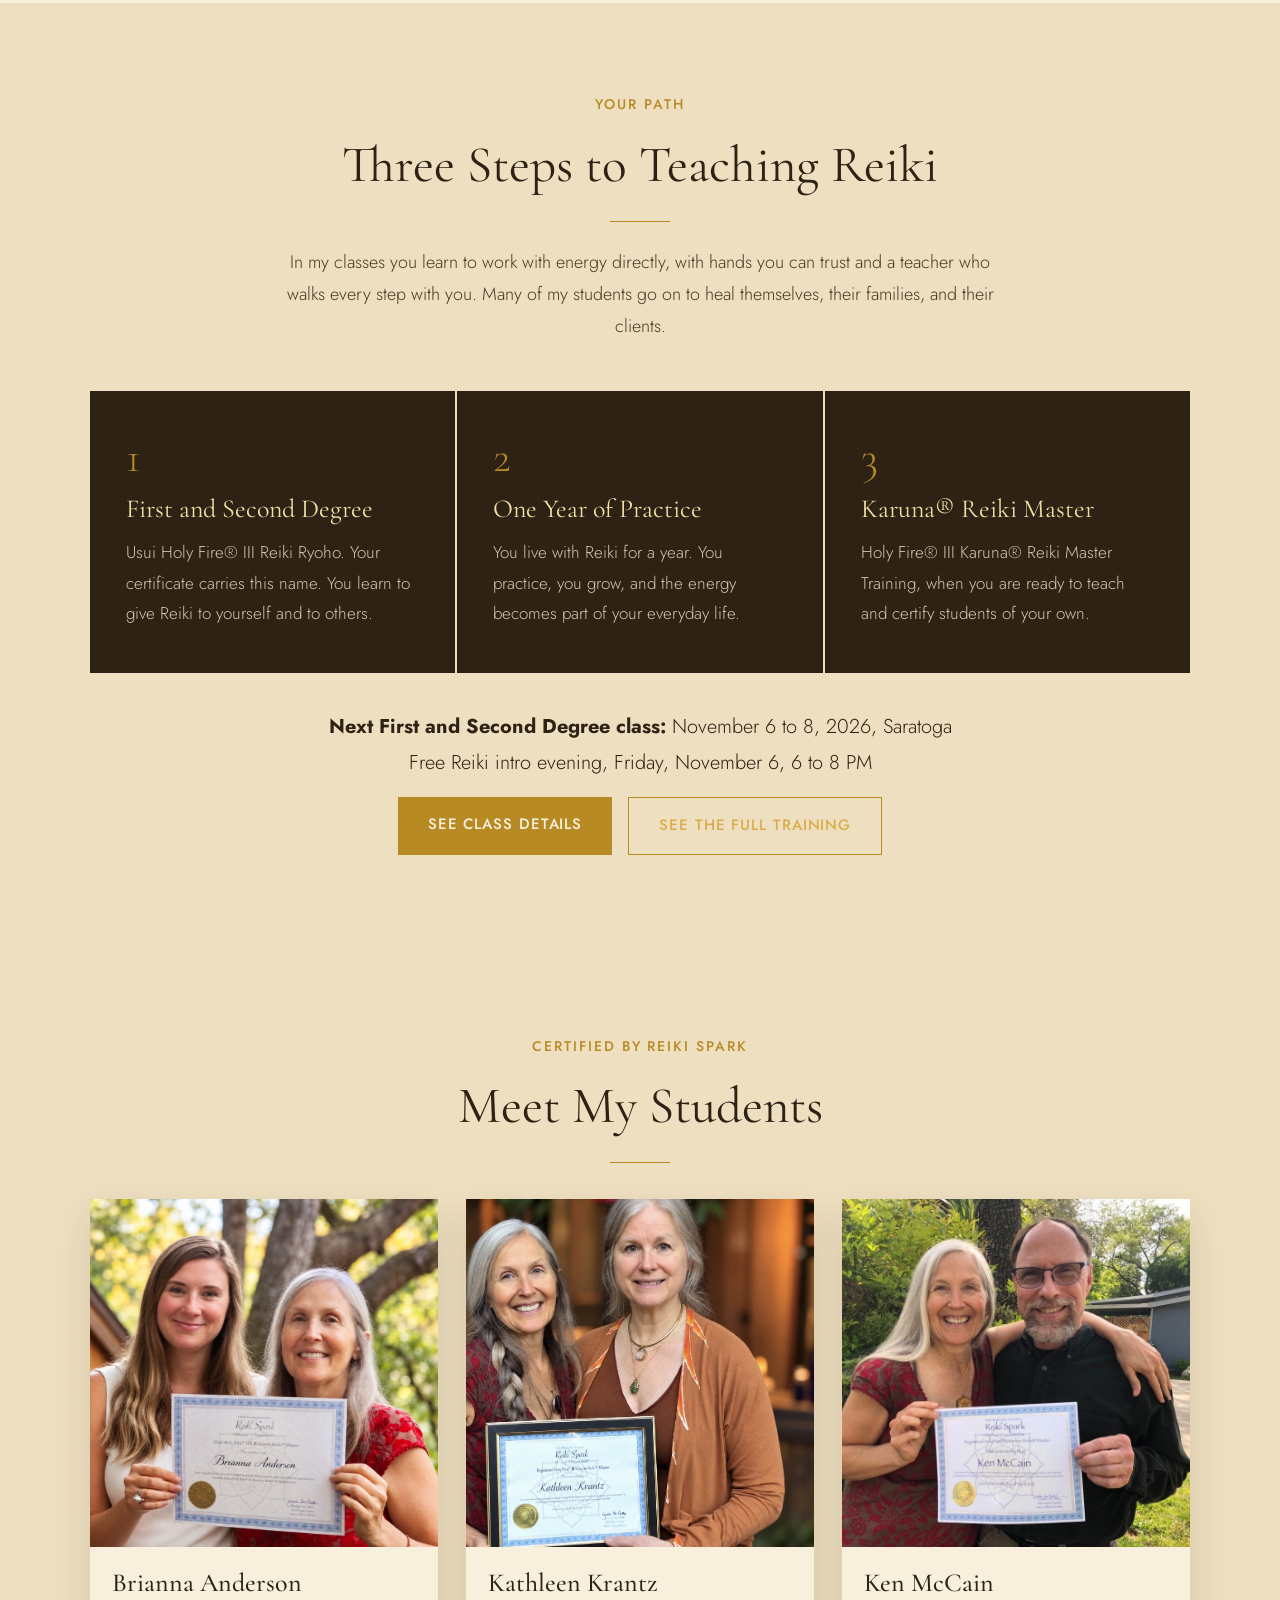
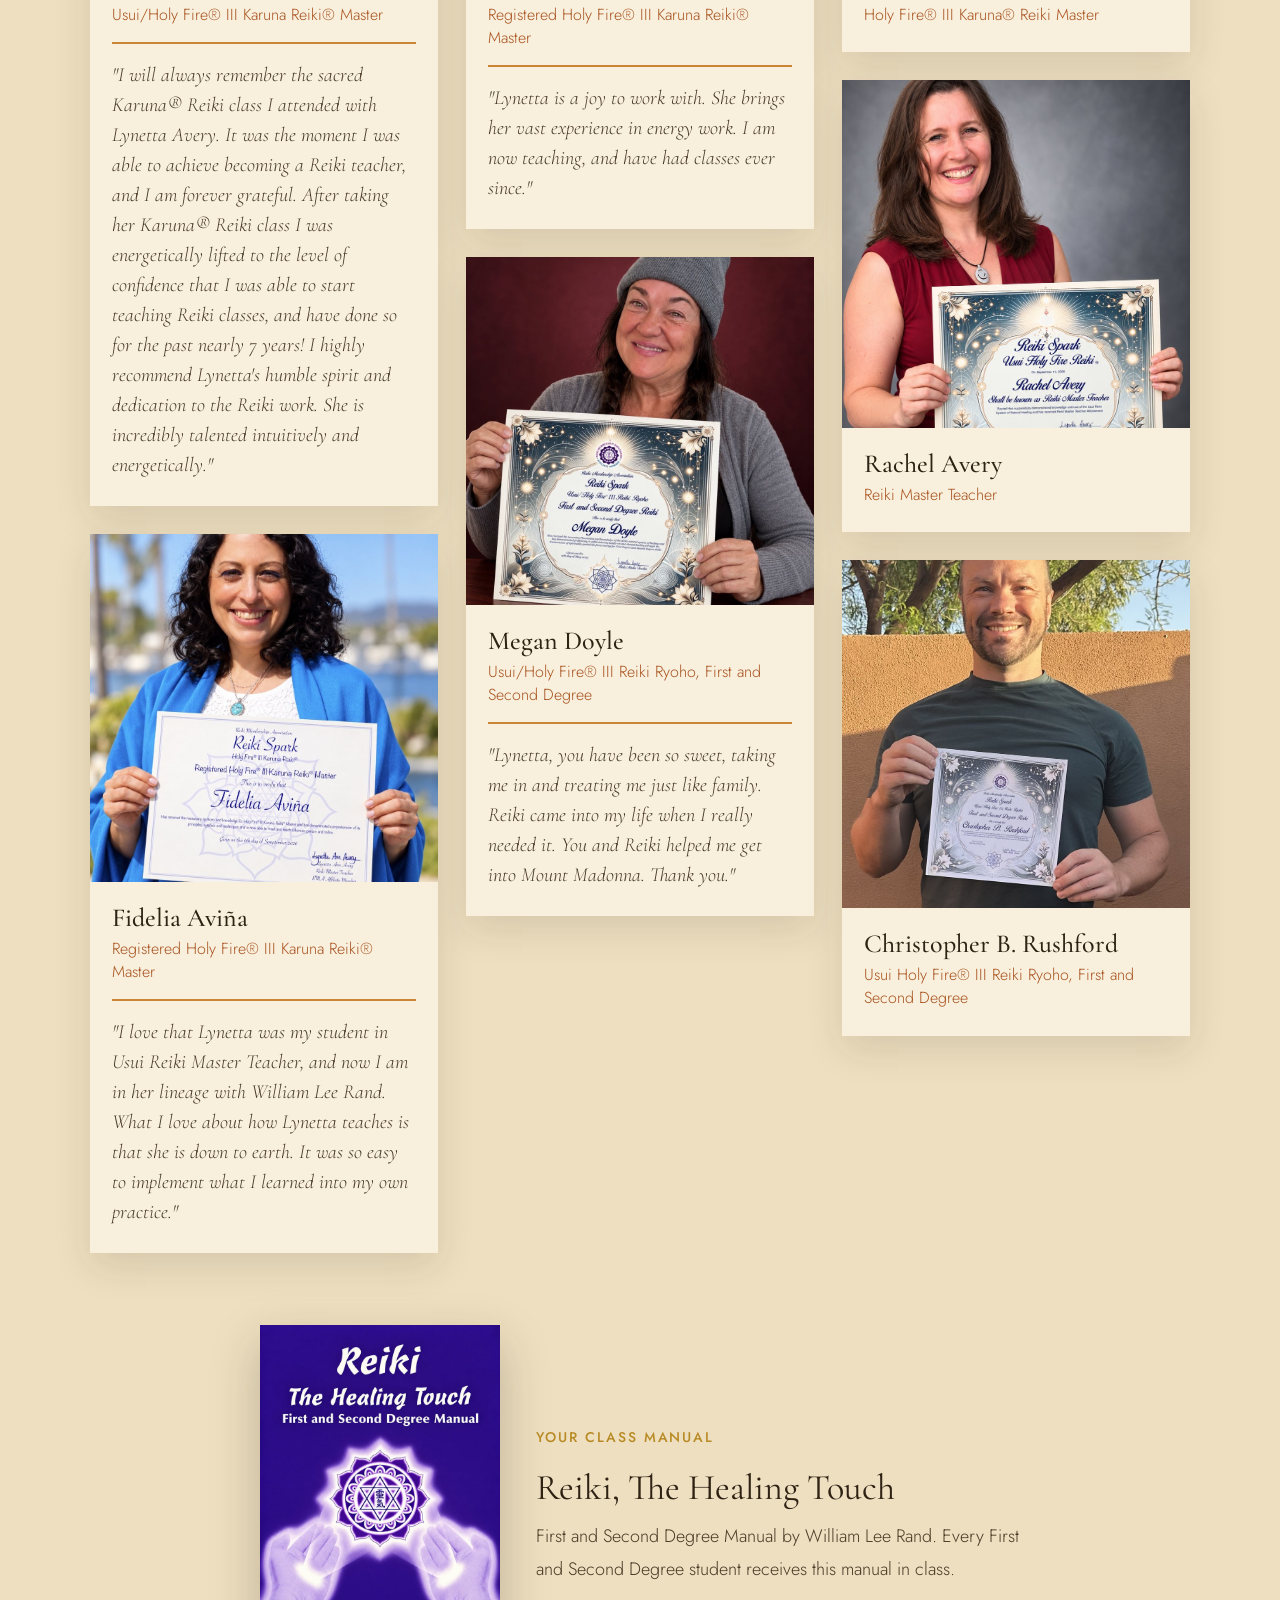
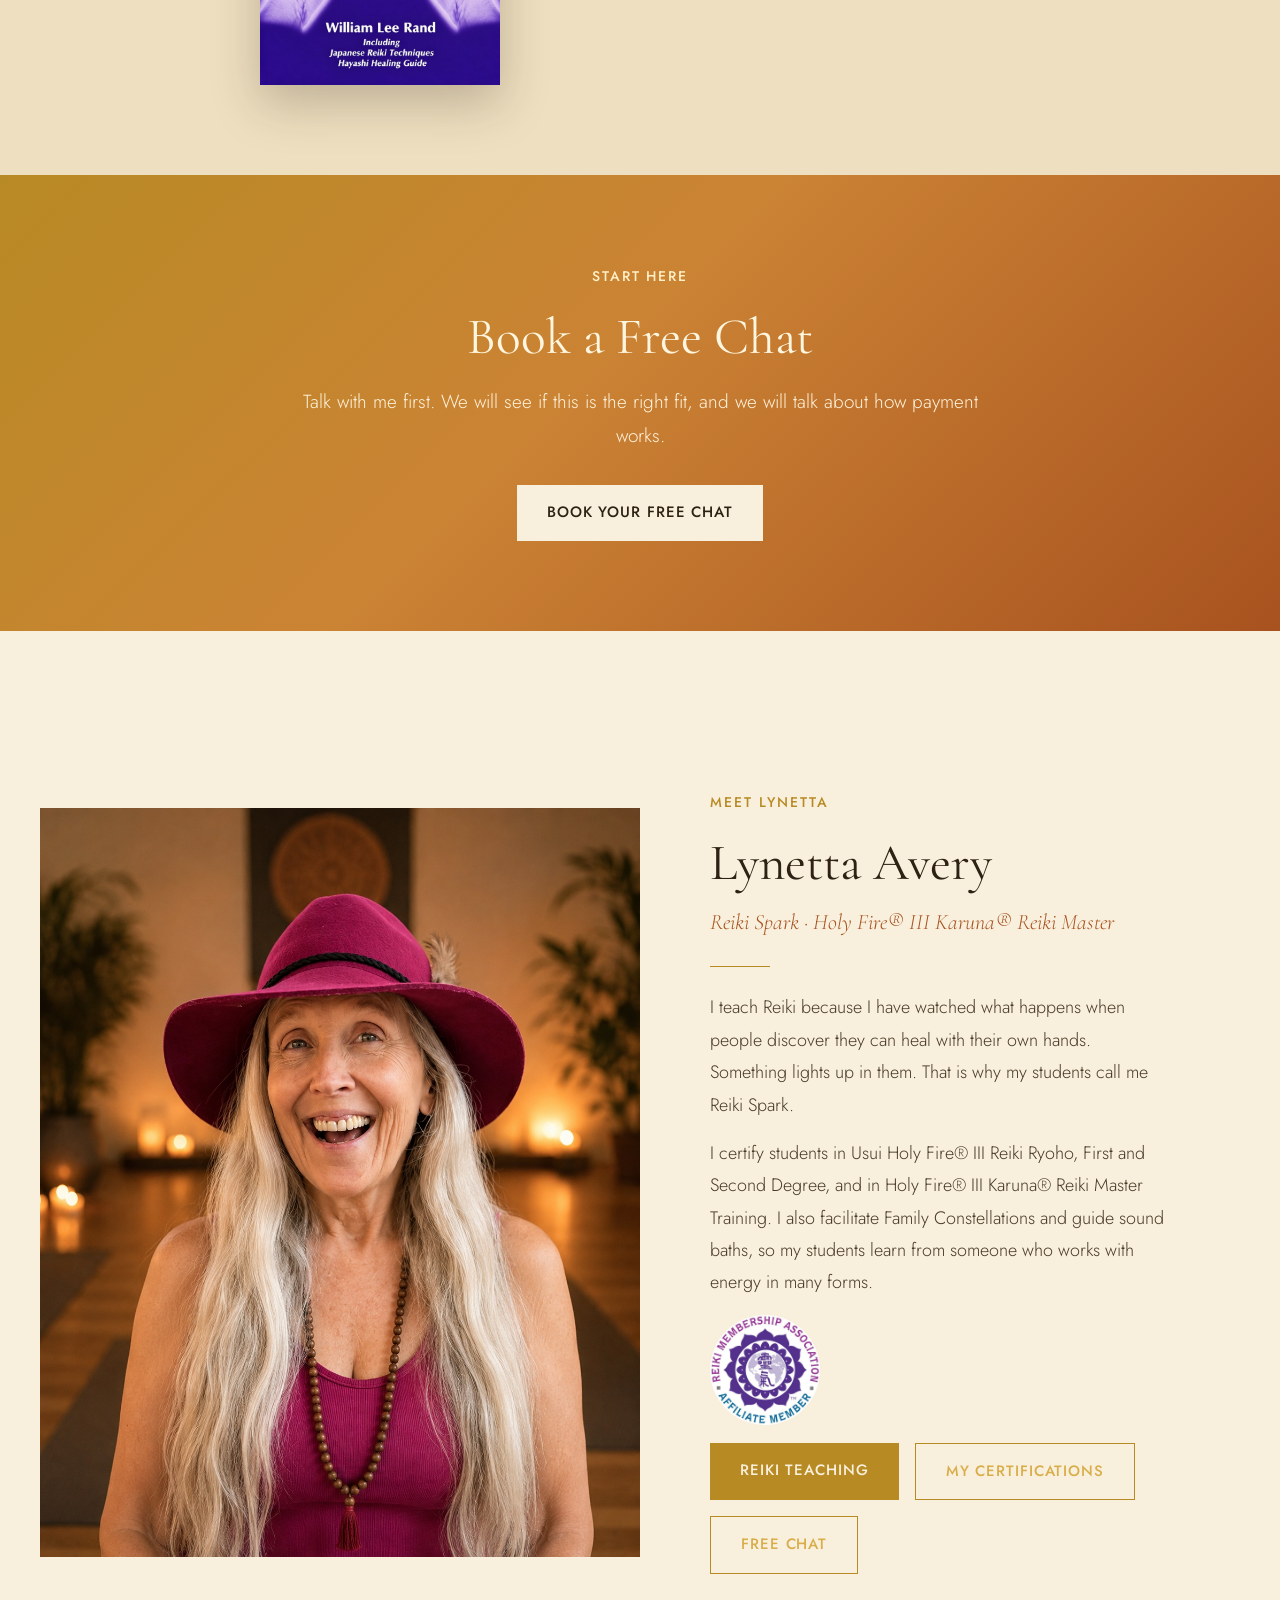
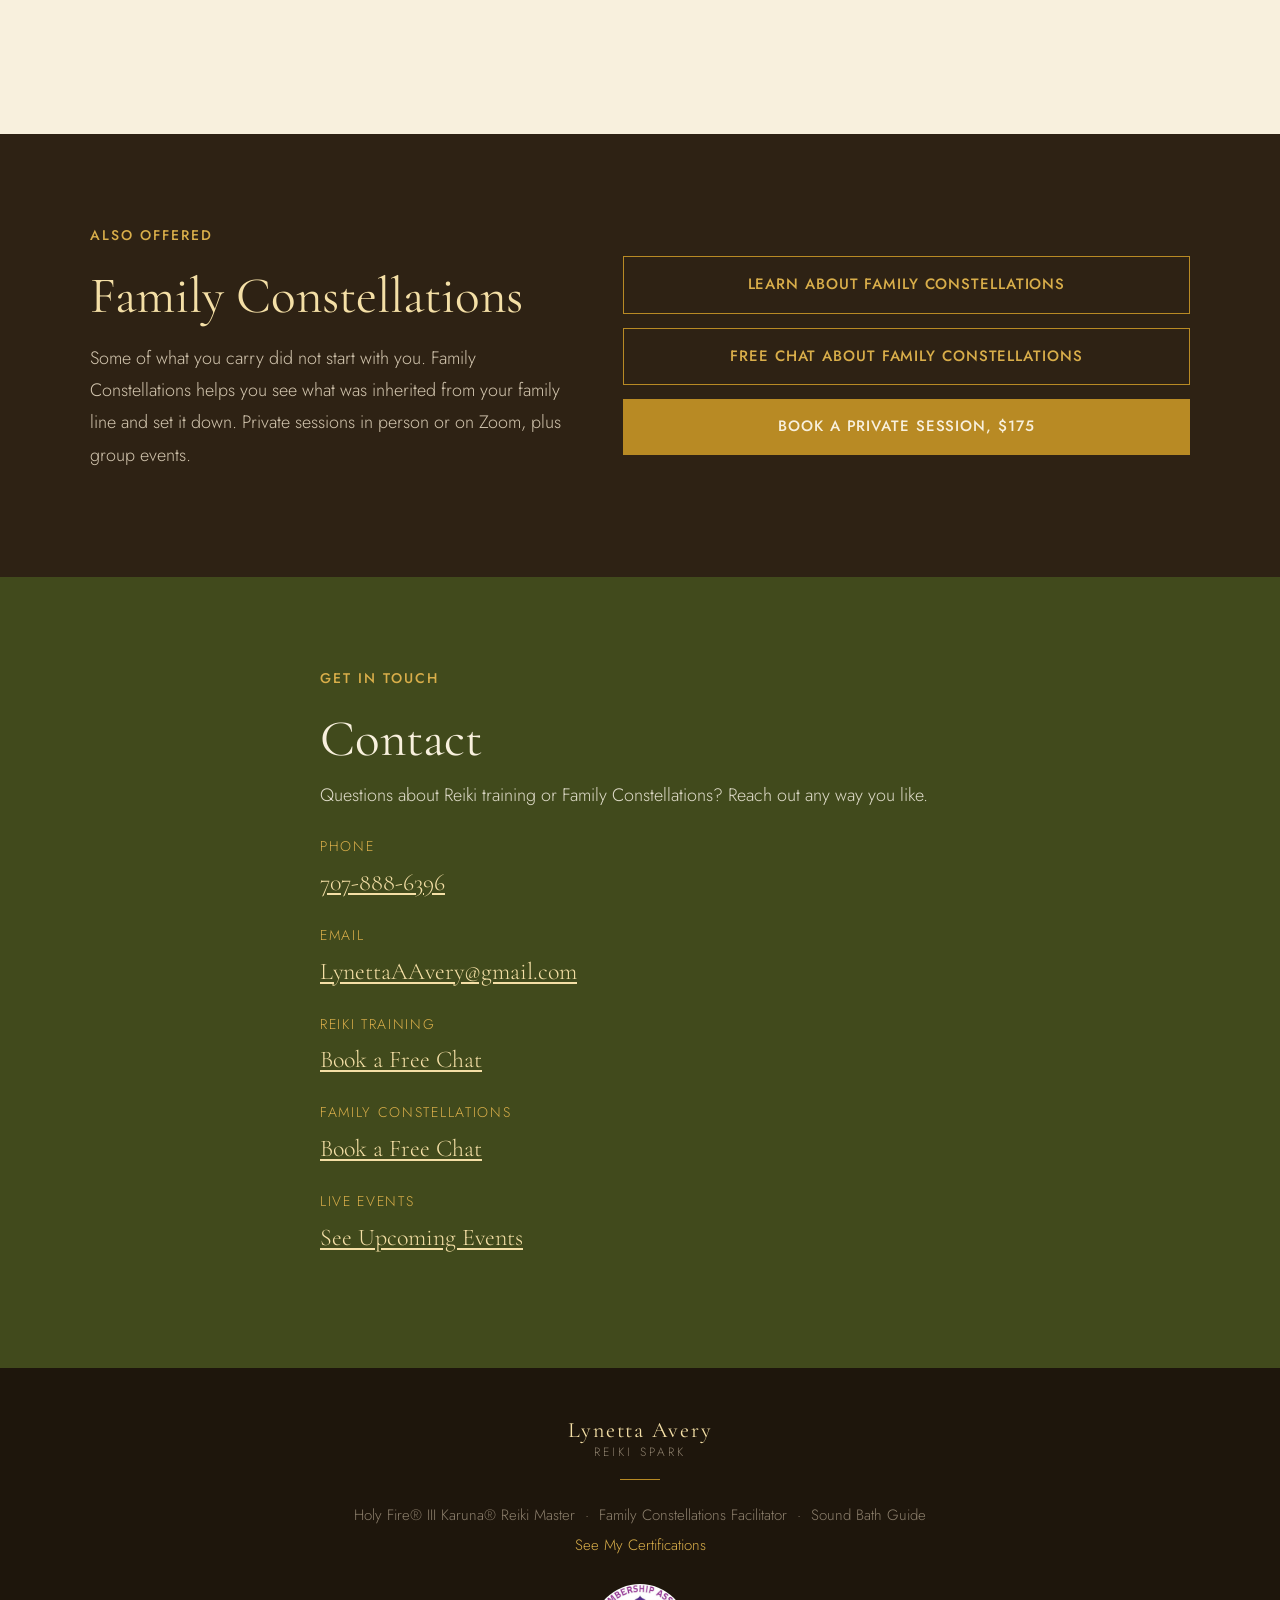
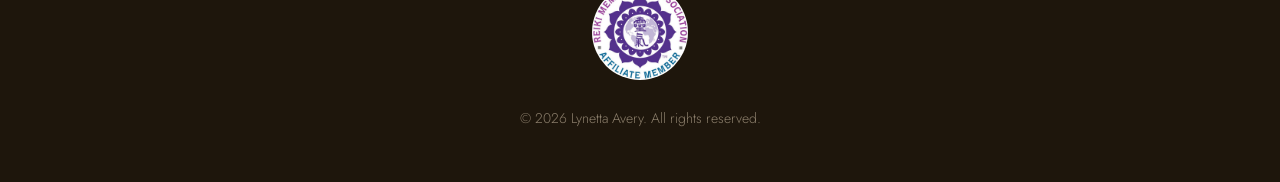
==== commit 9cbef3f1: "Meet My Students: individual photo cards for all seven students with quotes; add Megan Doyle; remove" ====
--- a/index.html
+++ b/index.html
@@ -96,6 +96,15 @@
 .video-frame { position: relative; width: 100%; aspect-ratio: 16 / 9; box-shadow: 0 24px 60px rgba(0,0,0,0.45); border: 1px solid rgba(184,138,36,0.35); }
 .video-frame iframe { position: absolute; inset: 0; width: 100%; height: 100%; border: 0; }
 @media (max-width: 700px) { .video-section { padding: 0 16px 60px; } }
+.scards { column-count: 3; column-gap: 28px; margin-top: 36px; text-align: left; }
+.scard { margin: 0 0 28px; break-inside: avoid; display: inline-block; width: 100%; background: var(--cream); box-shadow: 0 14px 36px rgba(46,34,20,0.12); }
+.scard img { width: 100%; aspect-ratio: 1 / 1; object-fit: cover; display: block; }
+.scard figcaption { padding: 20px 22px 26px; }
+.scard strong { display: block; font-family: 'Cormorant Garamond', serif; font-size: 26px; font-weight: 500; color: var(--chocolate); line-height: 1.2; }
+.slvl { display: block; font-size: 16px; color: var(--wine); margin-top: 4px; line-height: 1.45; }
+.scard blockquote { margin-top: 16px; padding-top: 16px; border-top: 2px solid var(--amber); font-family: 'Cormorant Garamond', serif; font-style: italic; font-size: 20px; line-height: 1.5; color: var(--text-mid); }
+@media (max-width: 960px) { .scards { column-count: 2; } }
+@media (max-width: 620px) { .scards { column-count: 1; } }
 </style>
 <script type="application/ld+json">
 {
@@ -231,26 +240,39 @@
 <span class="section-label">Certified by Reiki Spark</span>
 <h2>Meet My Students</h2>
 <div class="divider divider-center"></div>
-<img class="class-photo" src="reiki-students-first-class.jpg" alt="Lynetta with Reiki students Brianna Anderson, Kathleen Krantz and Fidelia Aviña holding their Reiki Spark certificates">
-<p class="class-caption">My first Reiki class: three in person and one on Zoom.</p>
-<div class="student-photos">
-<figure><img src="student-ken-mccain.jpg" alt="Lynetta with Ken McCain holding his Reiki Spark Karuna Reiki Master certificate" style="object-position:50% 60%;"><figcaption><strong>Ken McCain</strong>Holy Fire® III Karuna® Reiki Master</figcaption></figure>
-<figure><img src="student-rachel-avery.jpg" alt="Rachel Avery holding her Reiki Spark Reiki Master Teacher certificate" style="object-position:50% 25%;"><figcaption><strong>Rachel Avery</strong>Reiki Master Teacher</figcaption></figure>
-<figure><img src="student-christopher-rushford.jpg" alt="Christopher Rushford holding his Reiki Spark First and Second Degree certificate" style="object-position:50% 40%;"><figcaption><strong>Christopher B. Rushford</strong>Usui Holy Fire® III Reiki Ryoho, First and Second Degree</figcaption></figure>
-</div>
-<div class="testimonials">
-<div class="testimonial">
-<blockquote>I will always remember the sacred Karuna® Reiki class I attended with Lynetta Avery. It was the moment I was able to achieve becoming a Reiki teacher, and I am forever grateful. After taking her Karuna® Reiki class I was energetically lifted to the level of confidence that I was able to start teaching Reiki classes, and have done so for the past nearly 7 years! I highly recommend Lynetta's humble spirit and dedication to the Reiki work. She is incredibly talented intuitively and energetically.</blockquote>
-<cite>Brianna Anderson<span>Karuna® Reiki Master, teaching Reiki for nearly 7 years</span></cite>
-</div>
-<div class="testimonial">
-<blockquote>I love that Lynetta was my student in Usui Reiki Master Teacher, and now I am in her lineage with William Lee Rand. What I love about how Lynetta teaches is that she is down to earth. It was so easy to implement what I learned into my own practice.</blockquote>
-<cite>Fidelia Aviña<span>Usui Holy Fire® Karuna® Reiki Master</span></cite>
-</div>
-<div class="testimonial">
-<blockquote>Lynetta is a joy to work with. She brings her vast experience in energy work. I am now teaching, and have had classes ever since.</blockquote>
-<cite>Kathleen Krantz<span>Karuna® Reiki Master, now teaching</span></cite>
-</div>
+<div class="scards">
+<figure class="scard">
+<img src="student-brianna-anderson.jpg" alt="Brianna Anderson with Lynetta, holding her Karuna Reiki Master certificate" loading="lazy" style="object-position:50% 45%;">
+<figcaption><strong>Brianna Anderson</strong><span class="slvl">Usui/Holy Fire® III Karuna Reiki® Master</span>
+<blockquote>"I will always remember the sacred Karuna® Reiki class I attended with Lynetta Avery. It was the moment I was able to achieve becoming a Reiki teacher, and I am forever grateful. After taking her Karuna® Reiki class I was energetically lifted to the level of confidence that I was able to start teaching Reiki classes, and have done so for the past nearly 7 years! I highly recommend Lynetta's humble spirit and dedication to the Reiki work. She is incredibly talented intuitively and energetically."</blockquote></figcaption>
+</figure>
+<figure class="scard">
+<img src="student-fidelia-avina.jpg" alt="Fidelia Aviña holding her Holy Fire III Karuna Reiki Master certificate" loading="lazy" style="object-position:50% 40%;">
+<figcaption><strong>Fidelia Aviña</strong><span class="slvl">Registered Holy Fire® III Karuna Reiki® Master</span>
+<blockquote>"I love that Lynetta was my student in Usui Reiki Master Teacher, and now I am in her lineage with William Lee Rand. What I love about how Lynetta teaches is that she is down to earth. It was so easy to implement what I learned into my own practice."</blockquote></figcaption>
+</figure>
+<figure class="scard">
+<img src="student-kathleen-krantz.jpg" alt="Kathleen Krantz with Lynetta, holding her framed Karuna Reiki Master certificate" loading="lazy" style="object-position:50% 50%;">
+<figcaption><strong>Kathleen Krantz</strong><span class="slvl">Registered Holy Fire® III Karuna Reiki® Master</span>
+<blockquote>"Lynetta is a joy to work with. She brings her vast experience in energy work. I am now teaching, and have had classes ever since."</blockquote></figcaption>
+</figure>
+<figure class="scard">
+<img src="student-megan-doyle.jpg" alt="Megan Doyle holding her First and Second Degree Reiki certificate" loading="lazy" style="object-position:50% 50%;">
+<figcaption><strong>Megan Doyle</strong><span class="slvl">Usui/Holy Fire® III Reiki Ryoho, First and Second Degree</span>
+<blockquote>"Lynetta, you have been so sweet, taking me in and treating me just like family. Reiki came into my life when I really needed it. You and Reiki helped me get into Mount Madonna. Thank you."</blockquote></figcaption>
+</figure>
+<figure class="scard">
+<img src="student-ken-mccain.jpg" alt="Lynetta with Ken McCain holding his Karuna Reiki Master certificate" loading="lazy" style="object-position:50% 60%;">
+<figcaption><strong>Ken McCain</strong><span class="slvl">Holy Fire® III Karuna® Reiki Master</span></figcaption>
+</figure>
+<figure class="scard">
+<img src="student-rachel-avery.jpg" alt="Rachel Avery holding her Reiki Master Teacher certificate" loading="lazy" style="object-position:50% 25%;">
+<figcaption><strong>Rachel Avery</strong><span class="slvl">Reiki Master Teacher</span></figcaption>
+</figure>
+<figure class="scard">
+<img src="student-christopher-rushford.jpg" alt="Christopher Rushford holding his First and Second Degree certificate" loading="lazy" style="object-position:50% 40%;">
+<figcaption><strong>Christopher B. Rushford</strong><span class="slvl">Usui Holy Fire® III Reiki Ryoho, First and Second Degree</span></figcaption>
+</figure>
 </div>
 <div class="manual-row">
 <img src="reiki-manual-rand.jpg" alt="Reiki: The Healing Touch, First and Second Degree Manual by William Lee Rand">
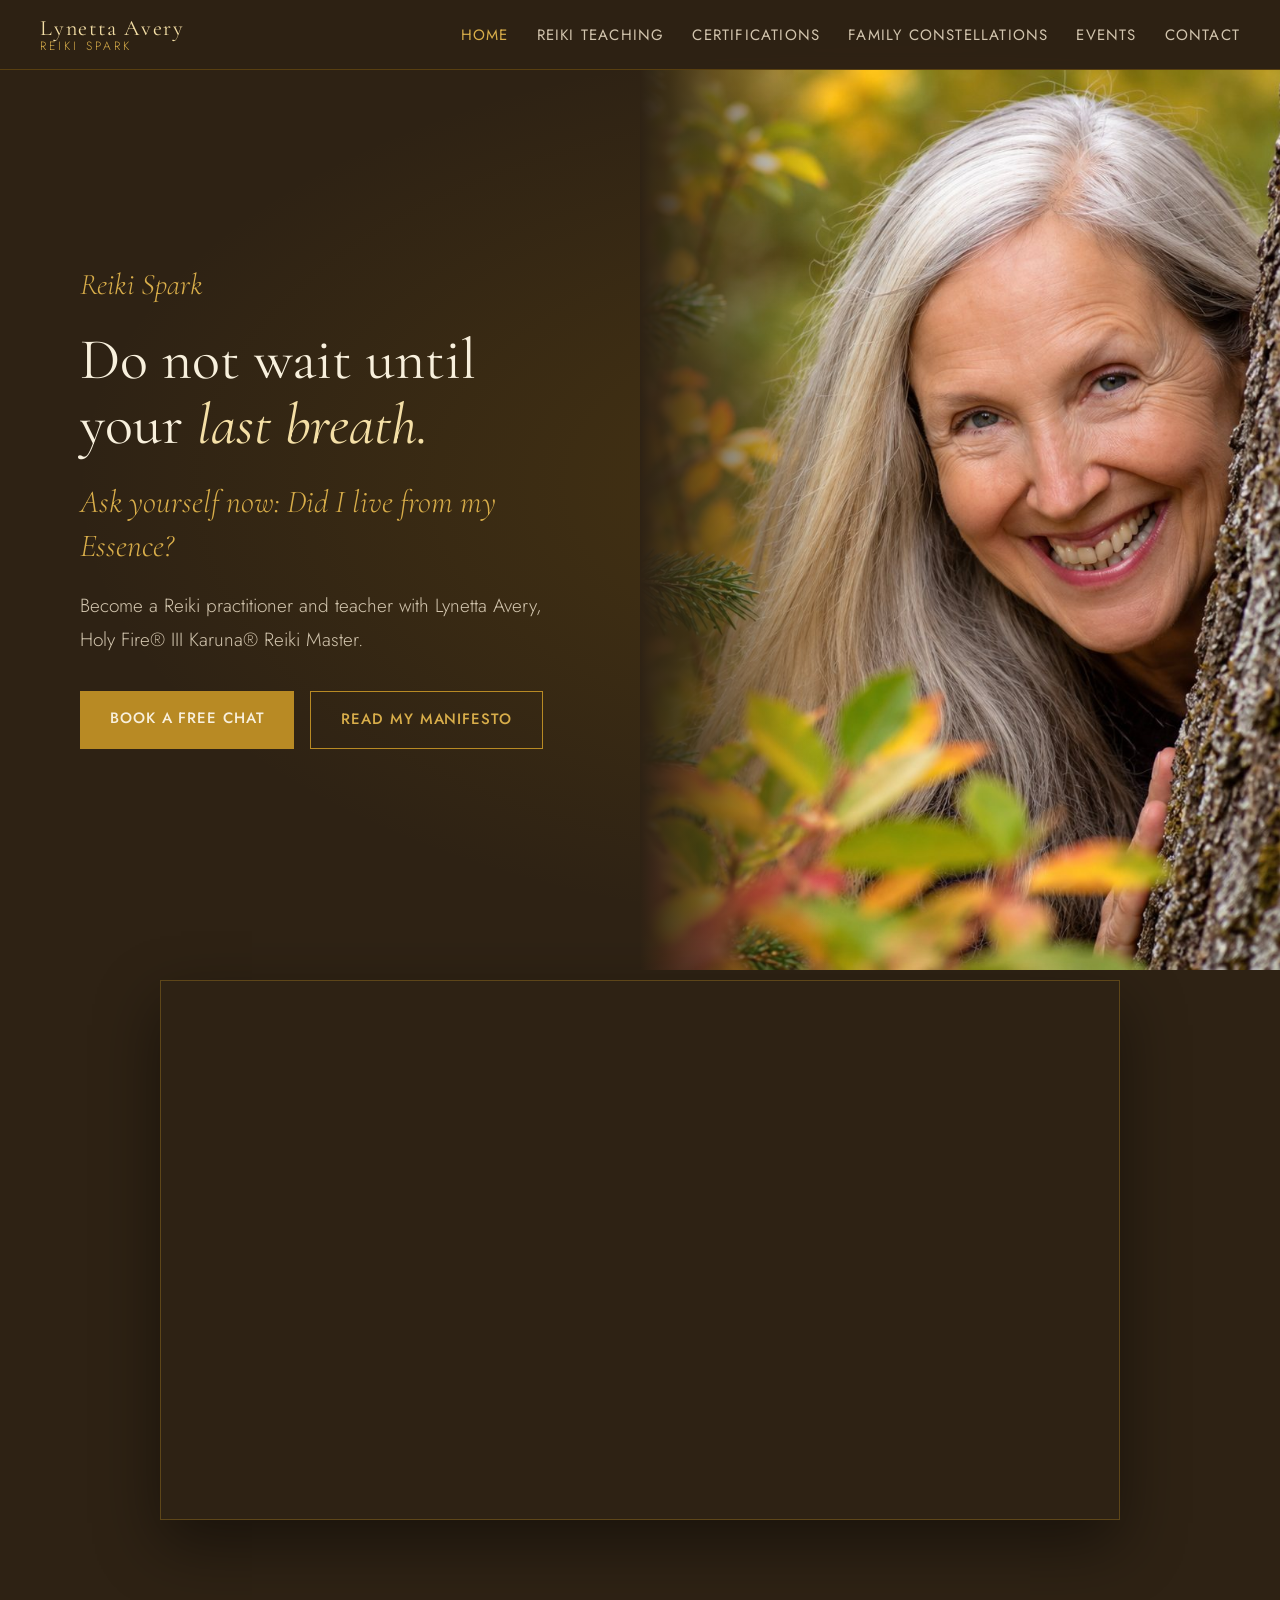
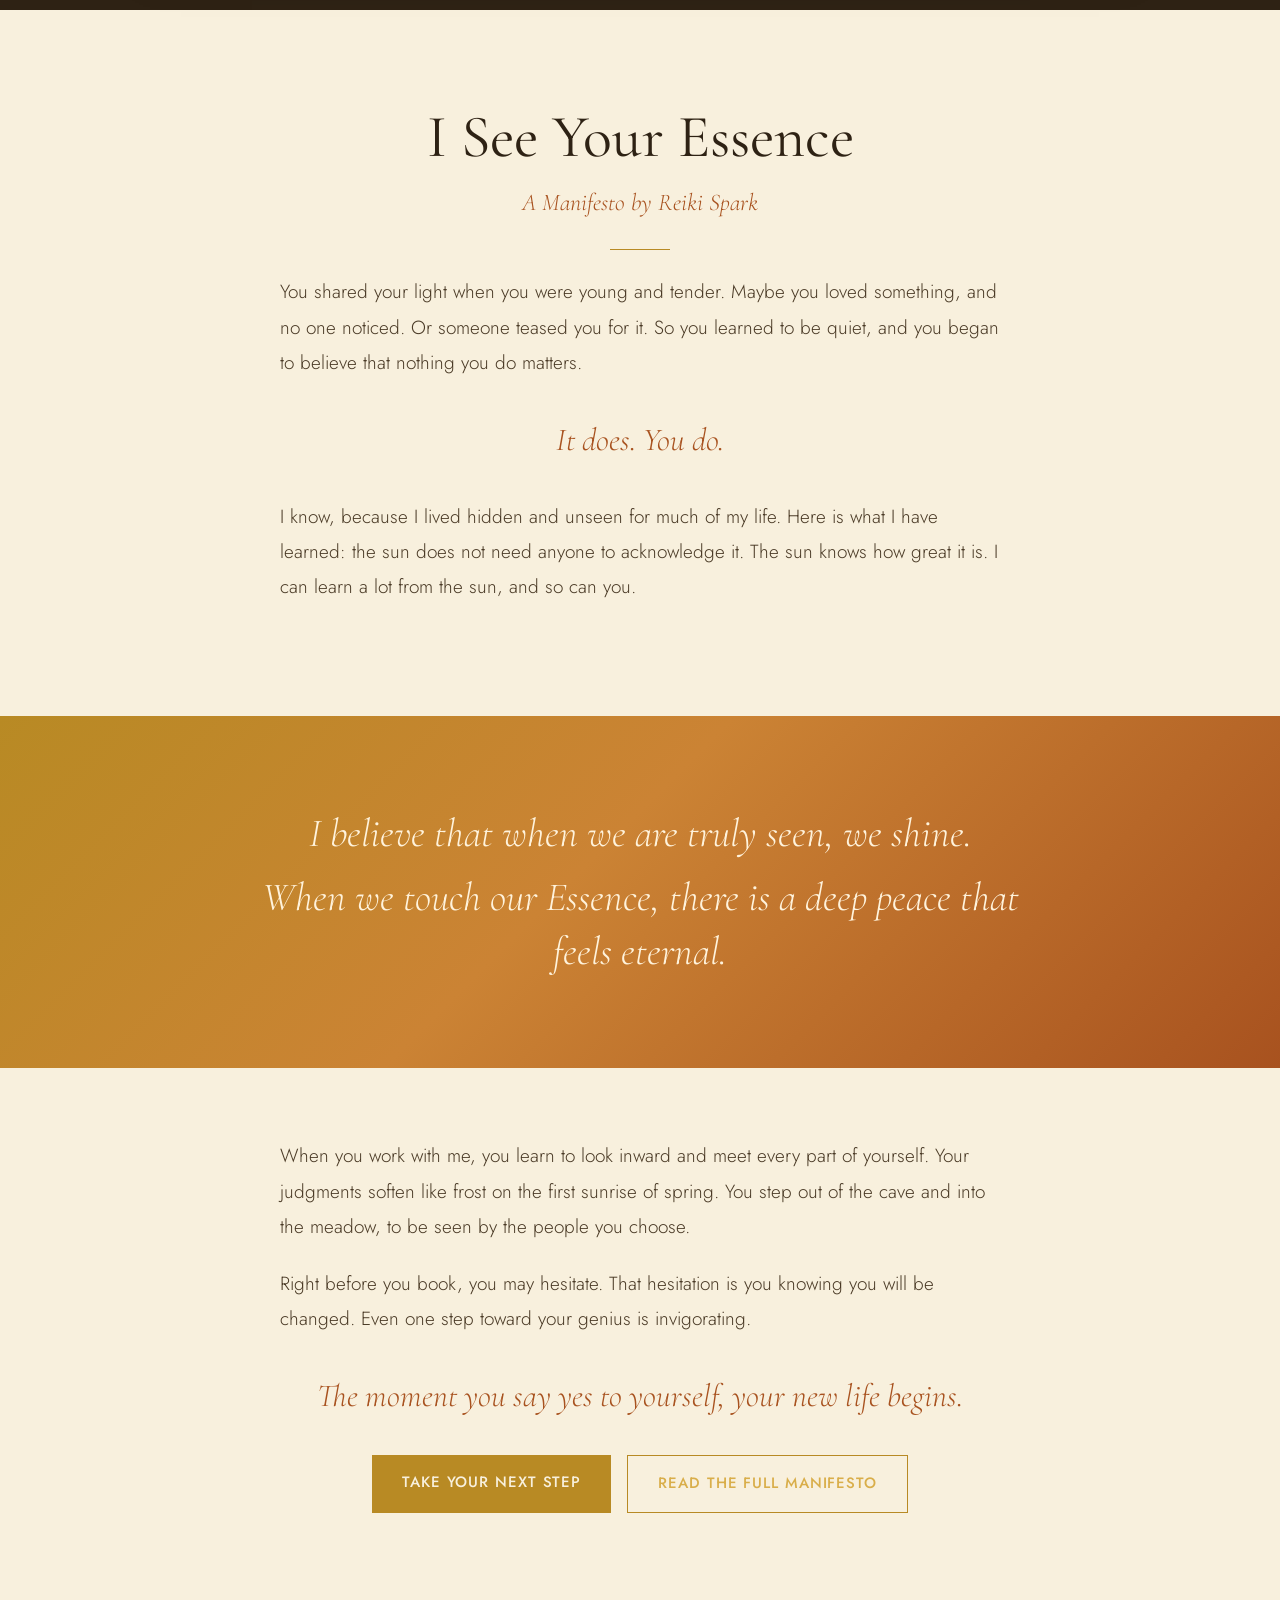
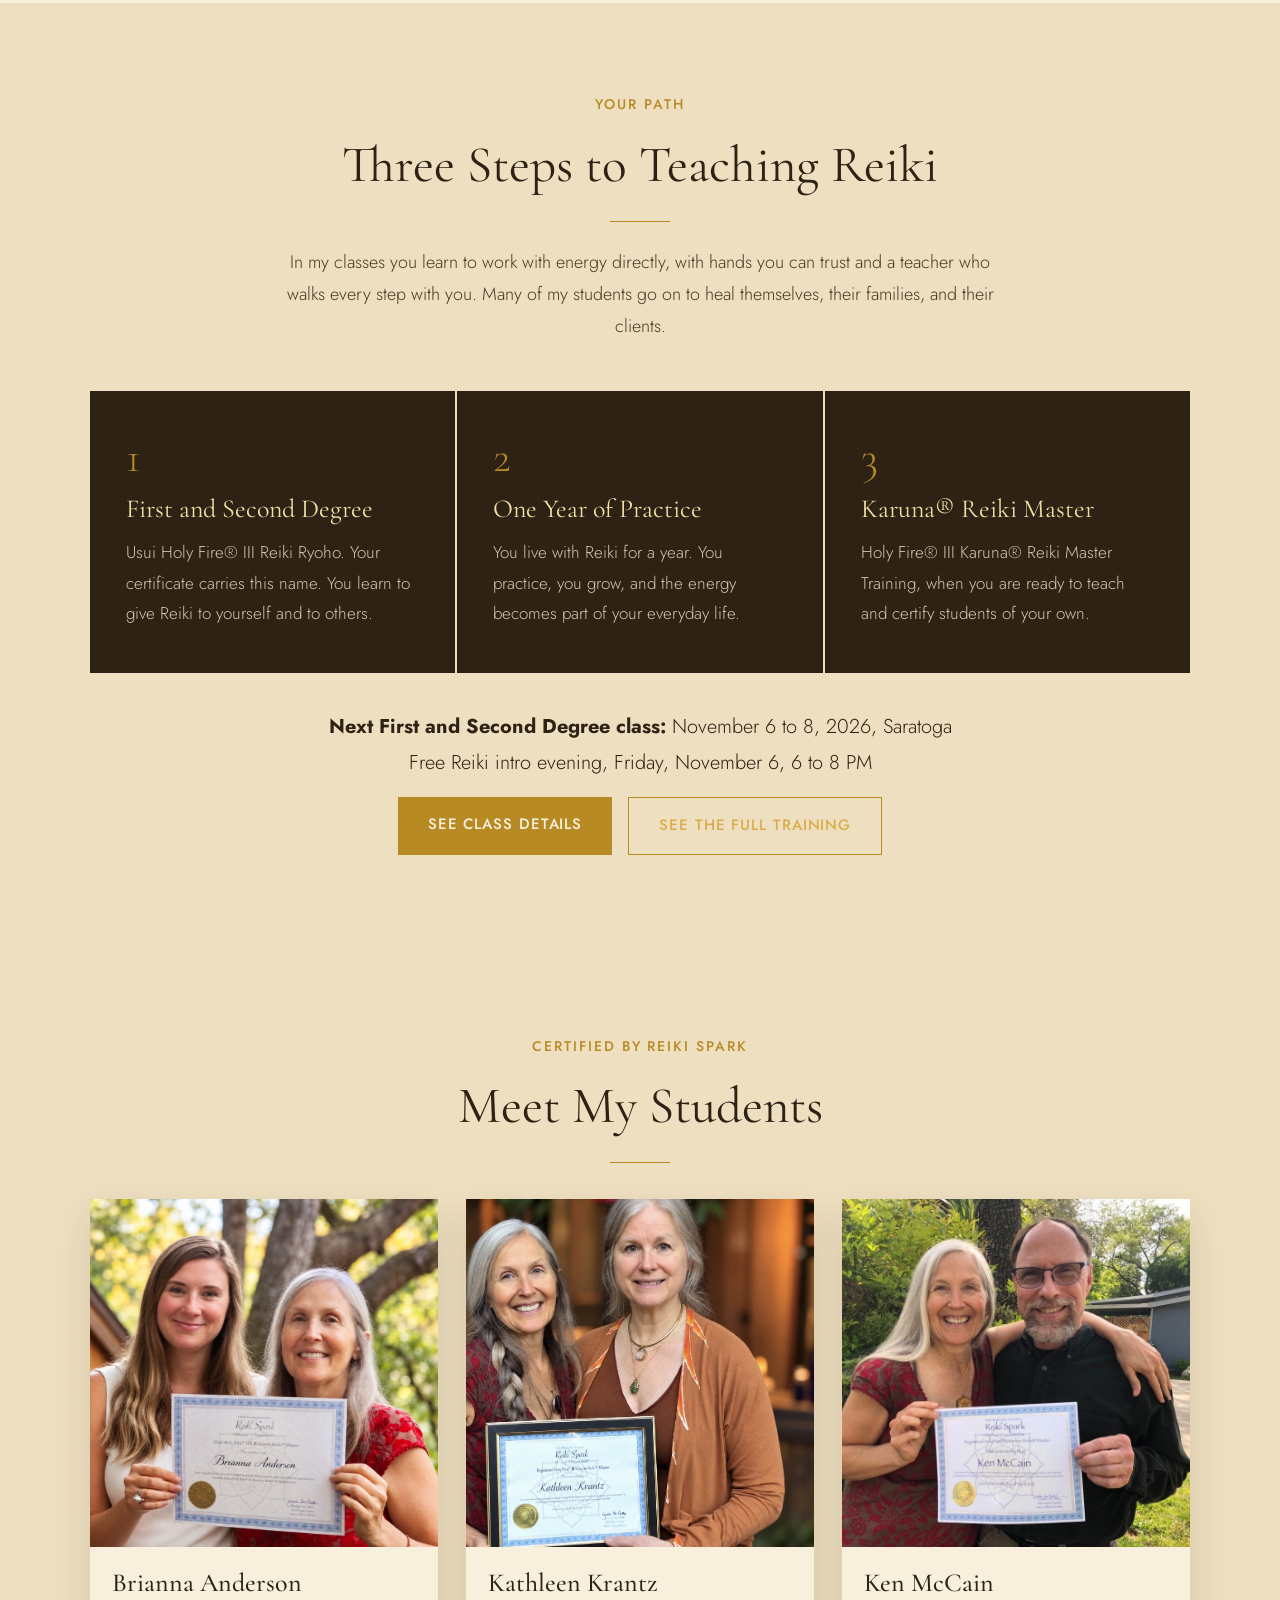
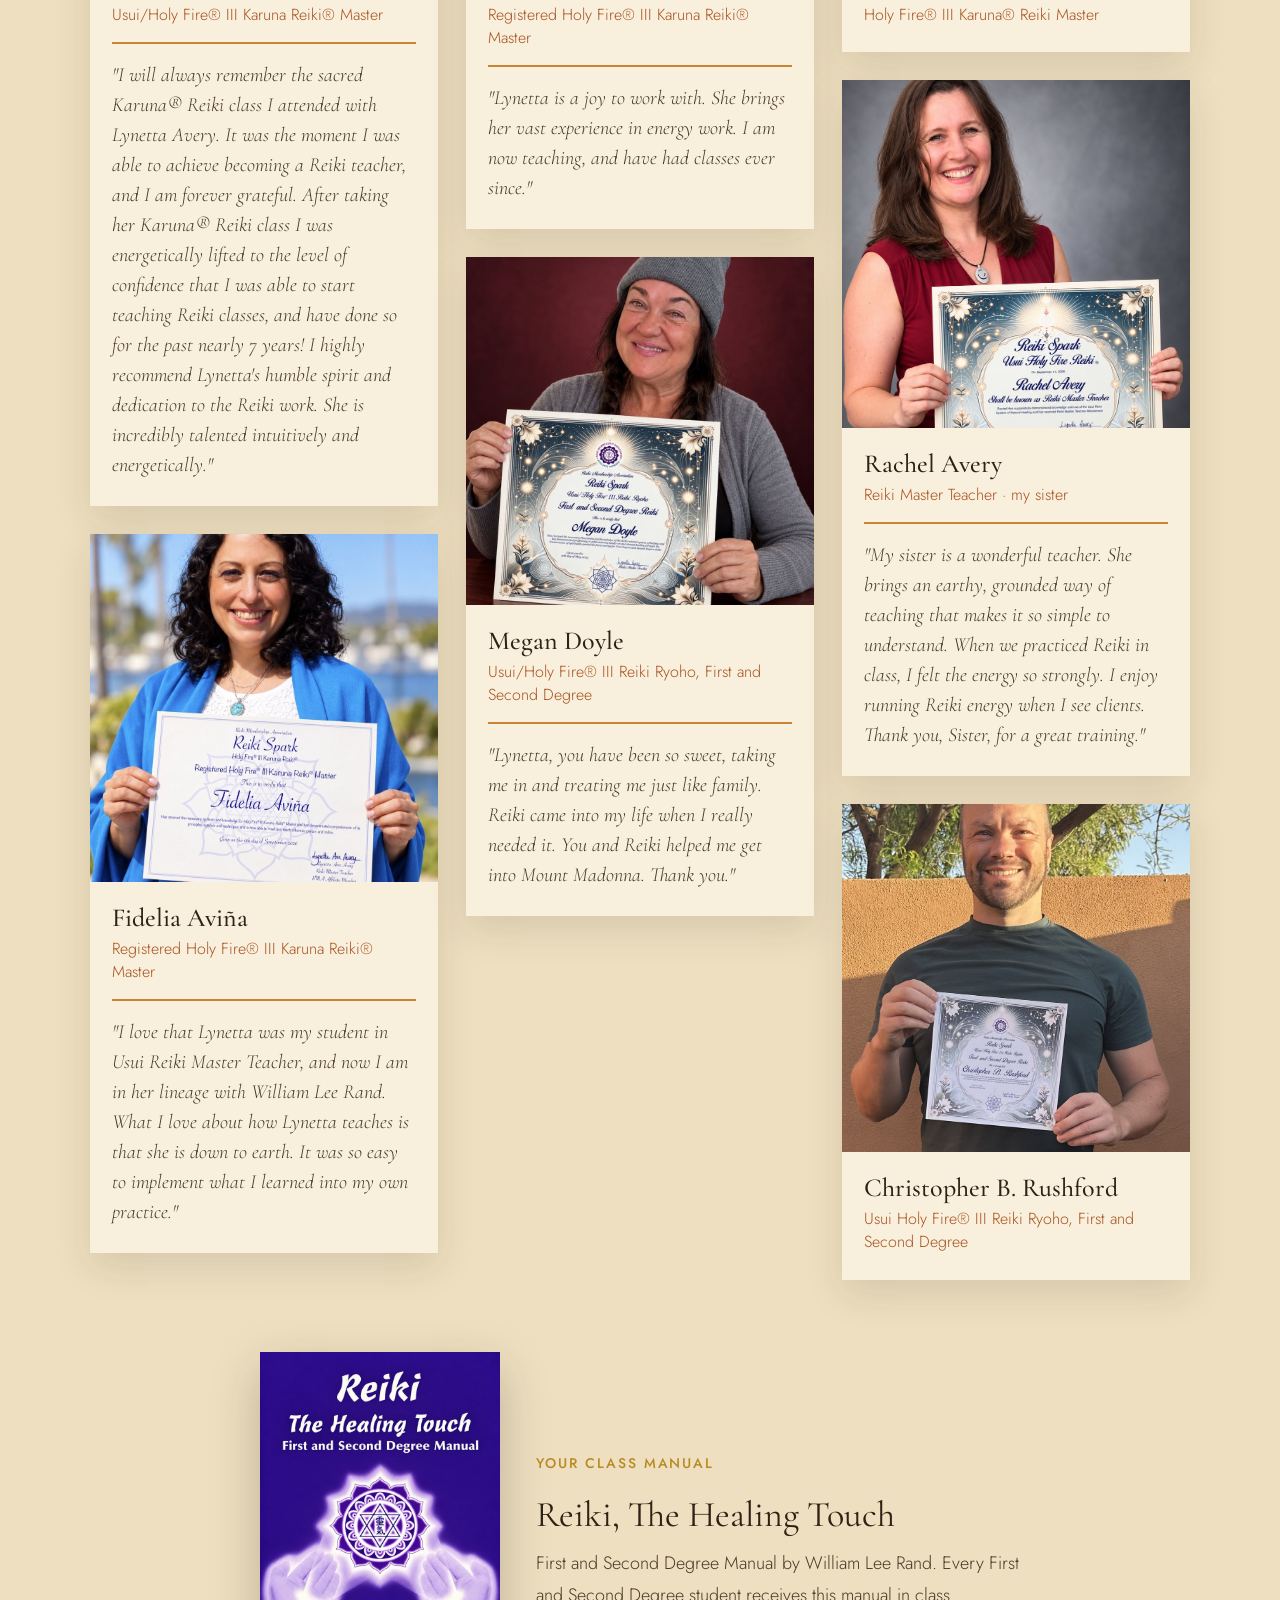
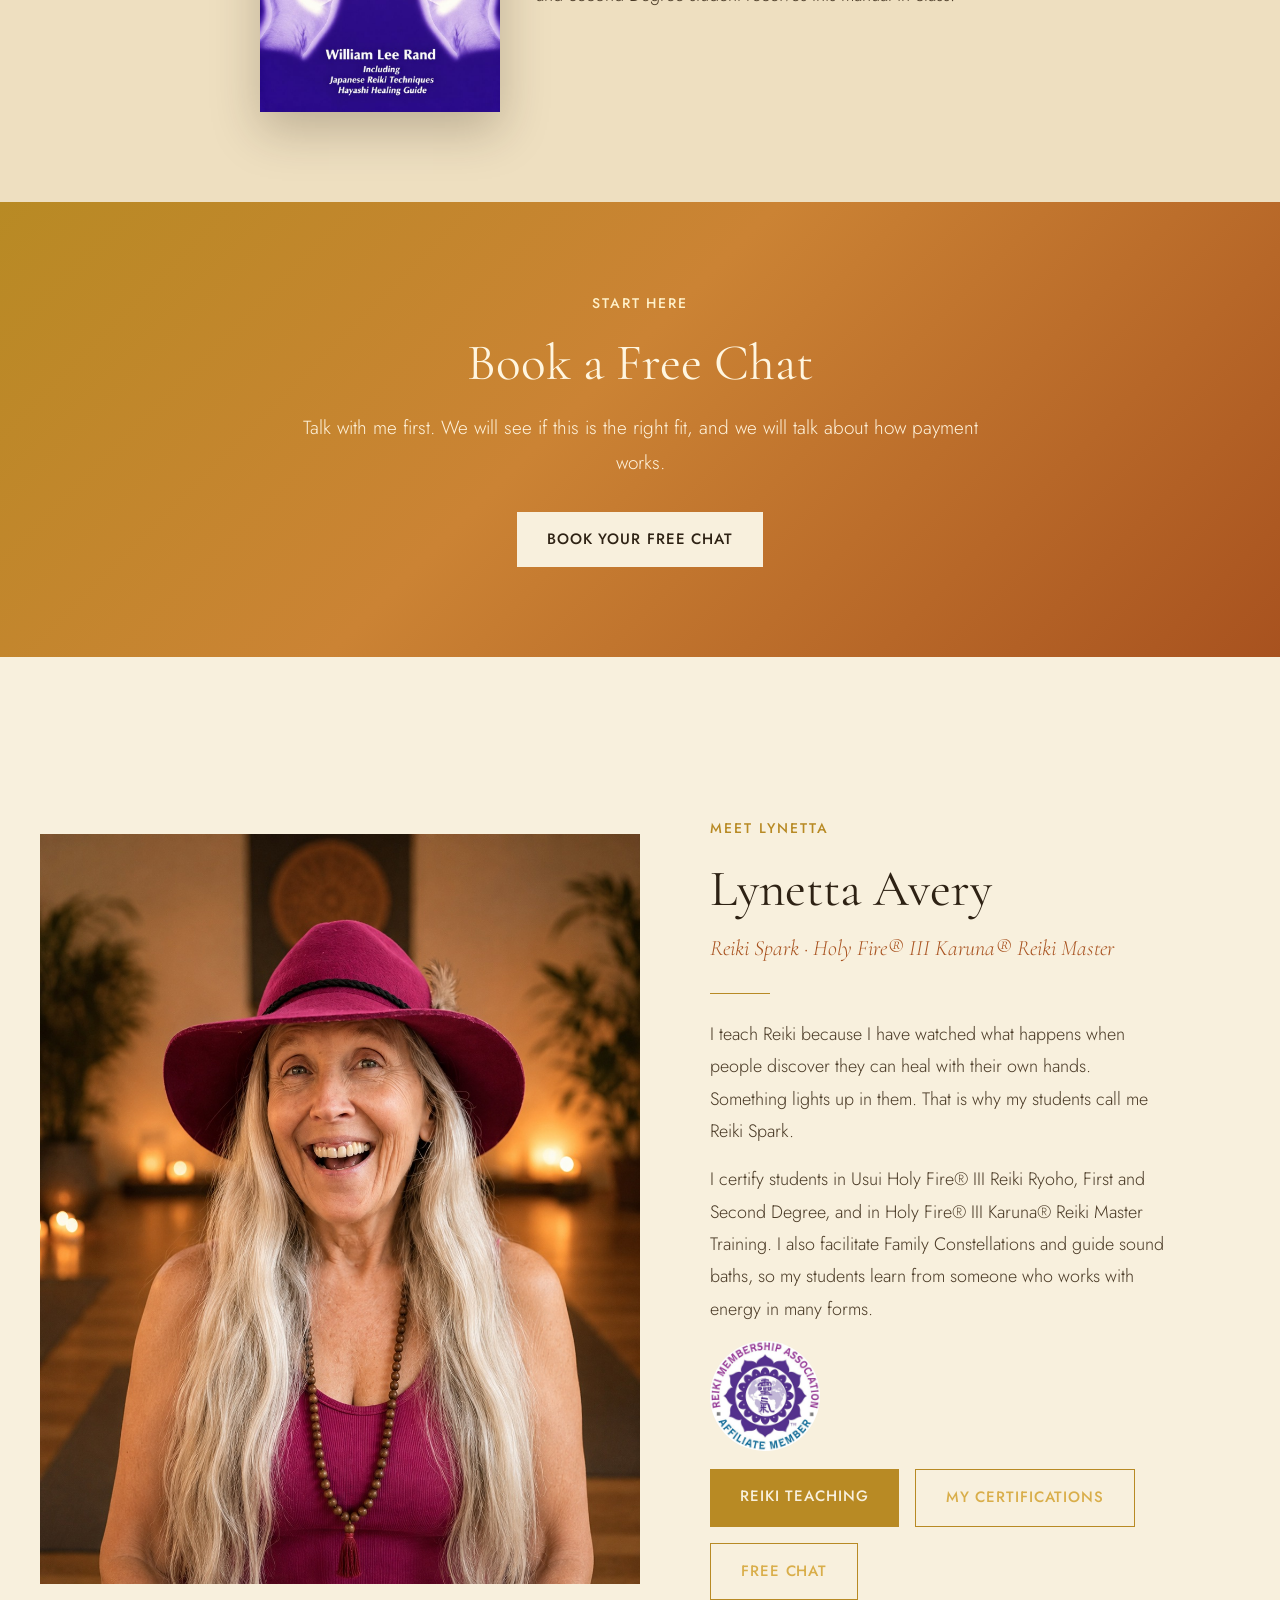
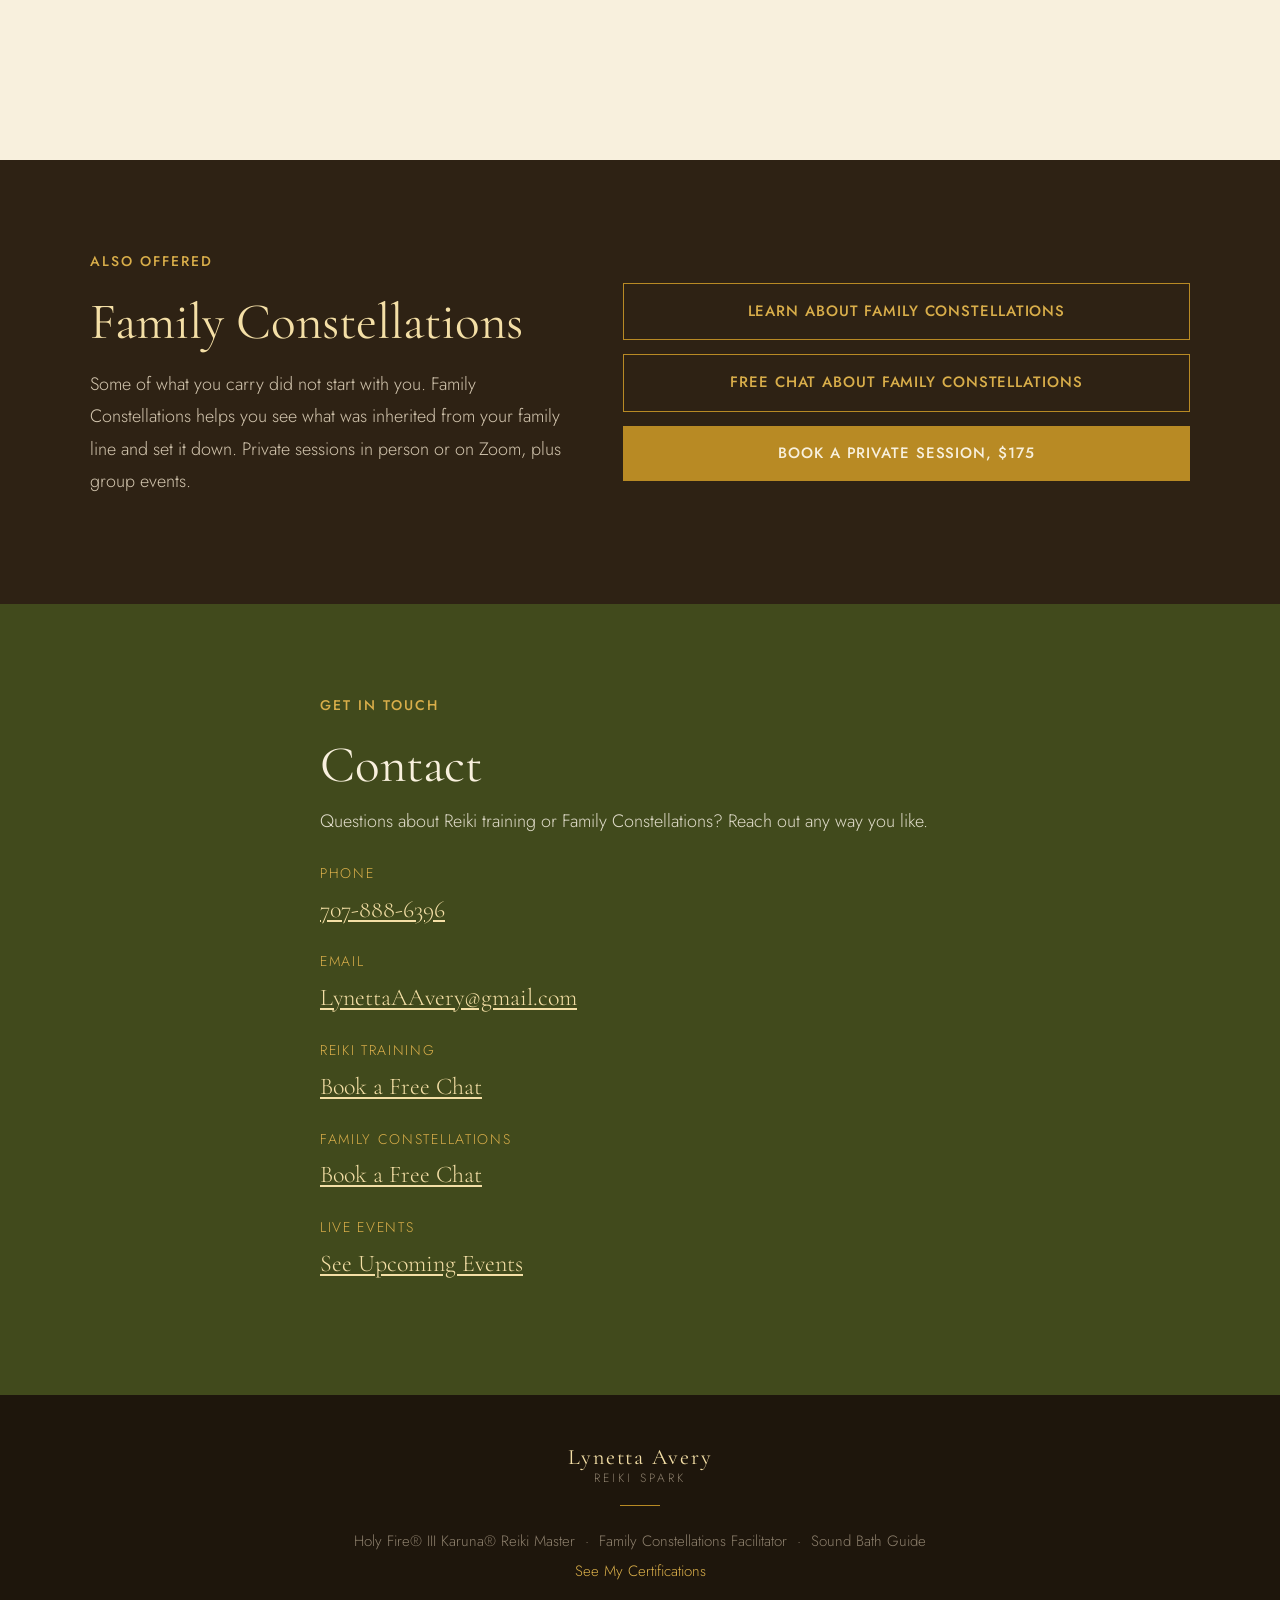
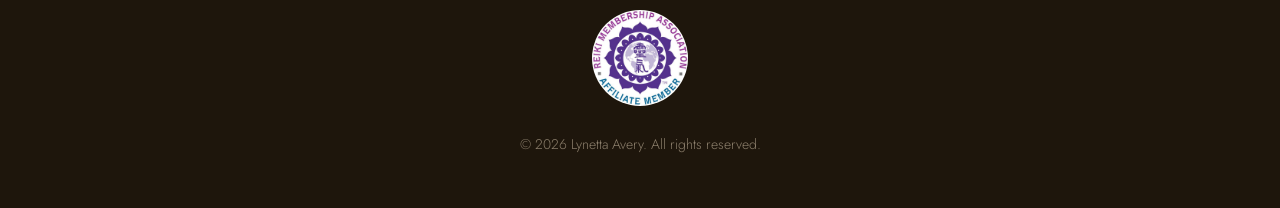
==== commit 4e56d6c9: "Add Rachel Avery testimonial Co-Authored-By: Claude Opus 5.5 <noreply@anthropic.com> Claude-Session:" ====
--- a/index.html
+++ b/index.html
@@ -267,7 +267,8 @@
 </figure>
 <figure class="scard">
 <img src="student-rachel-avery.jpg" alt="Rachel Avery holding her Reiki Master Teacher certificate" loading="lazy" style="object-position:50% 25%;">
-<figcaption><strong>Rachel Avery</strong><span class="slvl">Reiki Master Teacher</span></figcaption>
+<figcaption><strong>Rachel Avery</strong><span class="slvl">Reiki Master Teacher &middot; my sister</span>
+<blockquote>"My sister is a wonderful teacher. She brings an earthy, grounded way of teaching that makes it so simple to understand. When we practiced Reiki in class, I felt the energy so strongly. I enjoy running Reiki energy when I see clients. Thank you, Sister, for a great training."</blockquote></figcaption>
 </figure>
 <figure class="scard">
 <img src="student-christopher-rushford.jpg" alt="Christopher Rushford holding his First and Second Degree certificate" loading="lazy" style="object-position:50% 40%;">
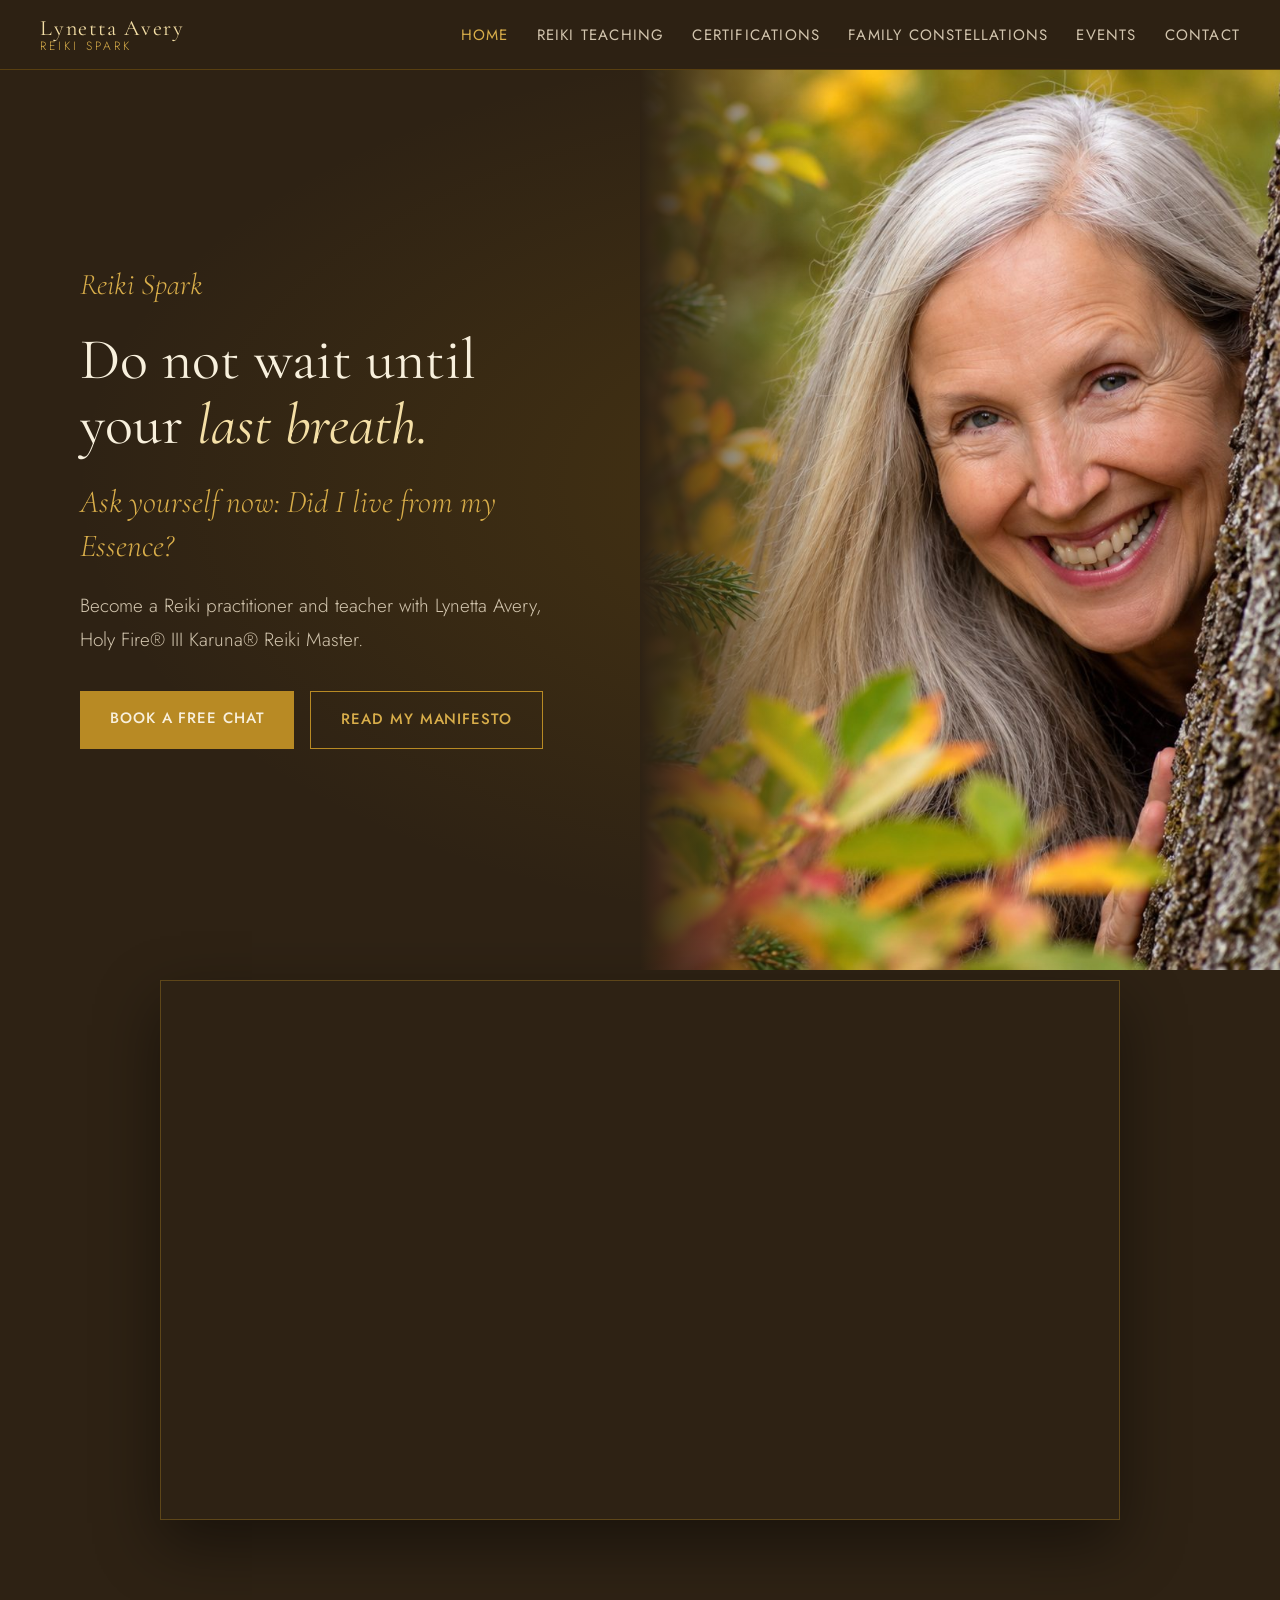
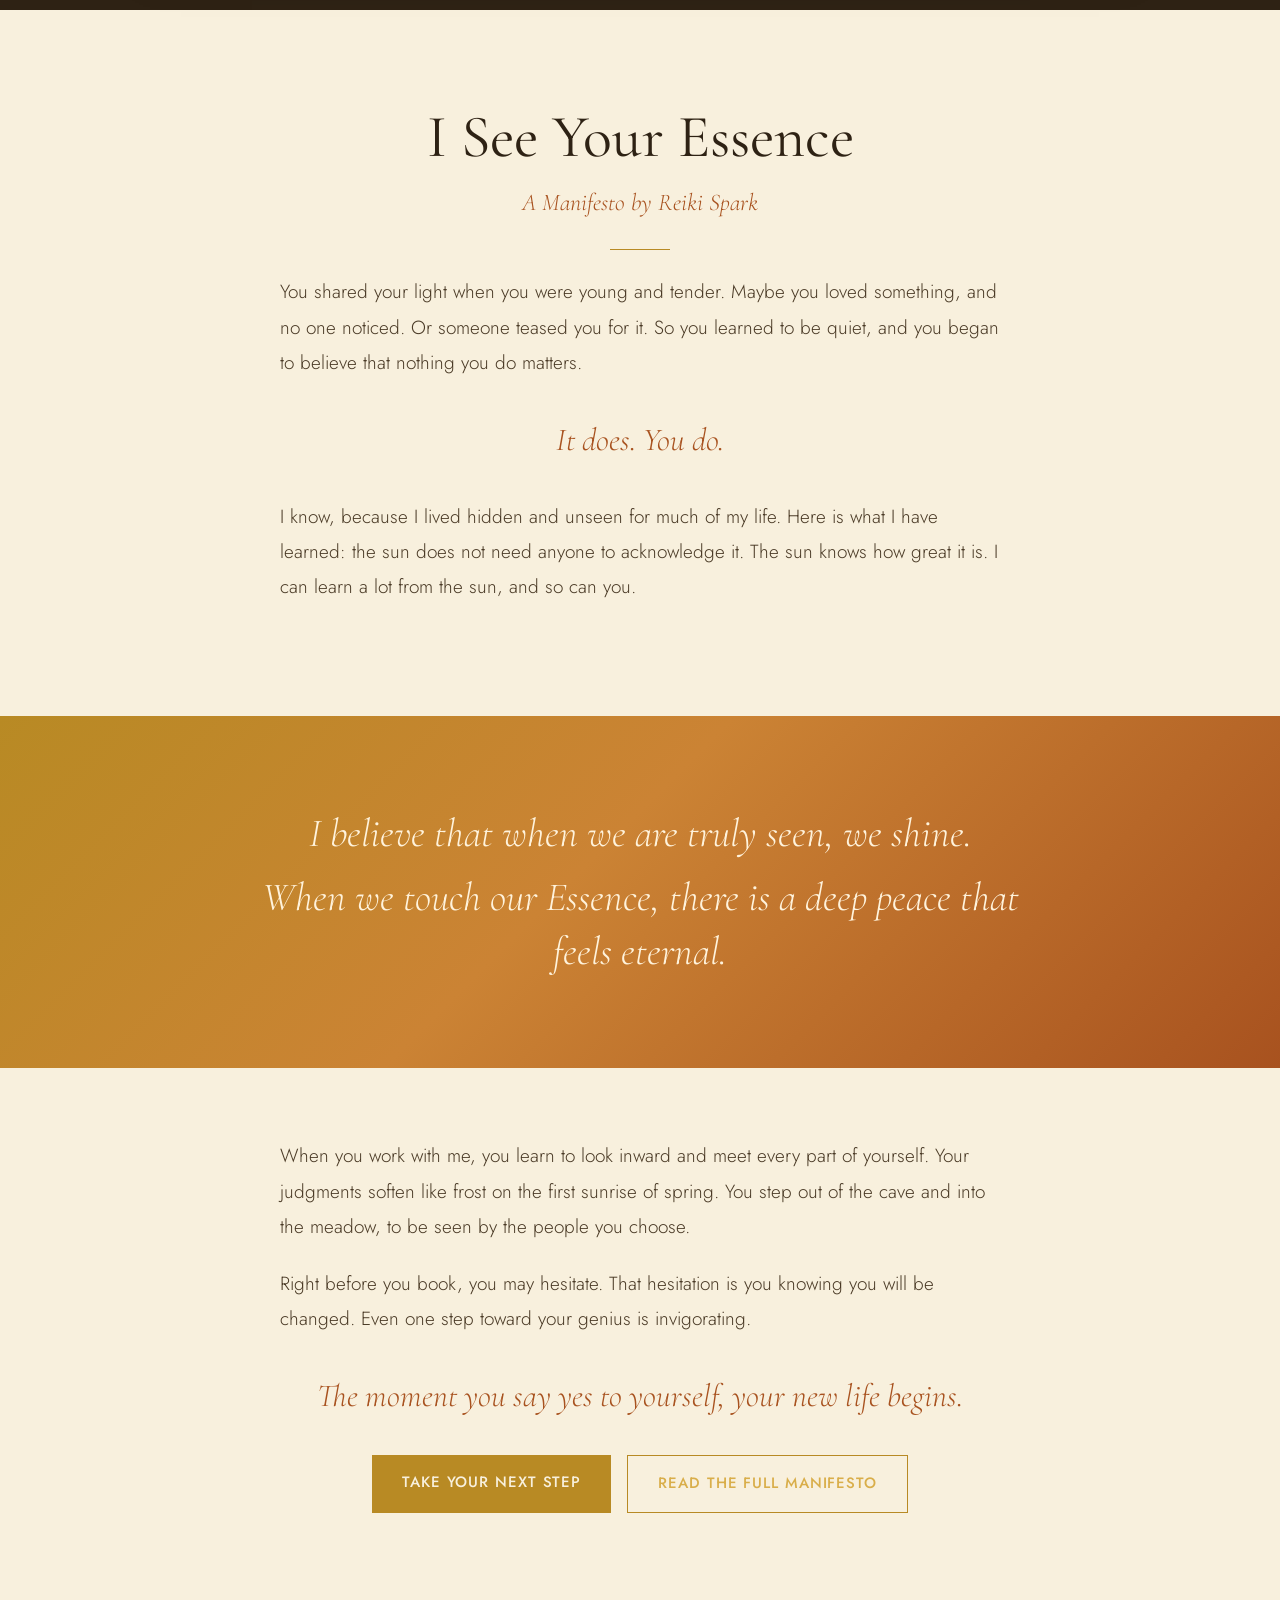
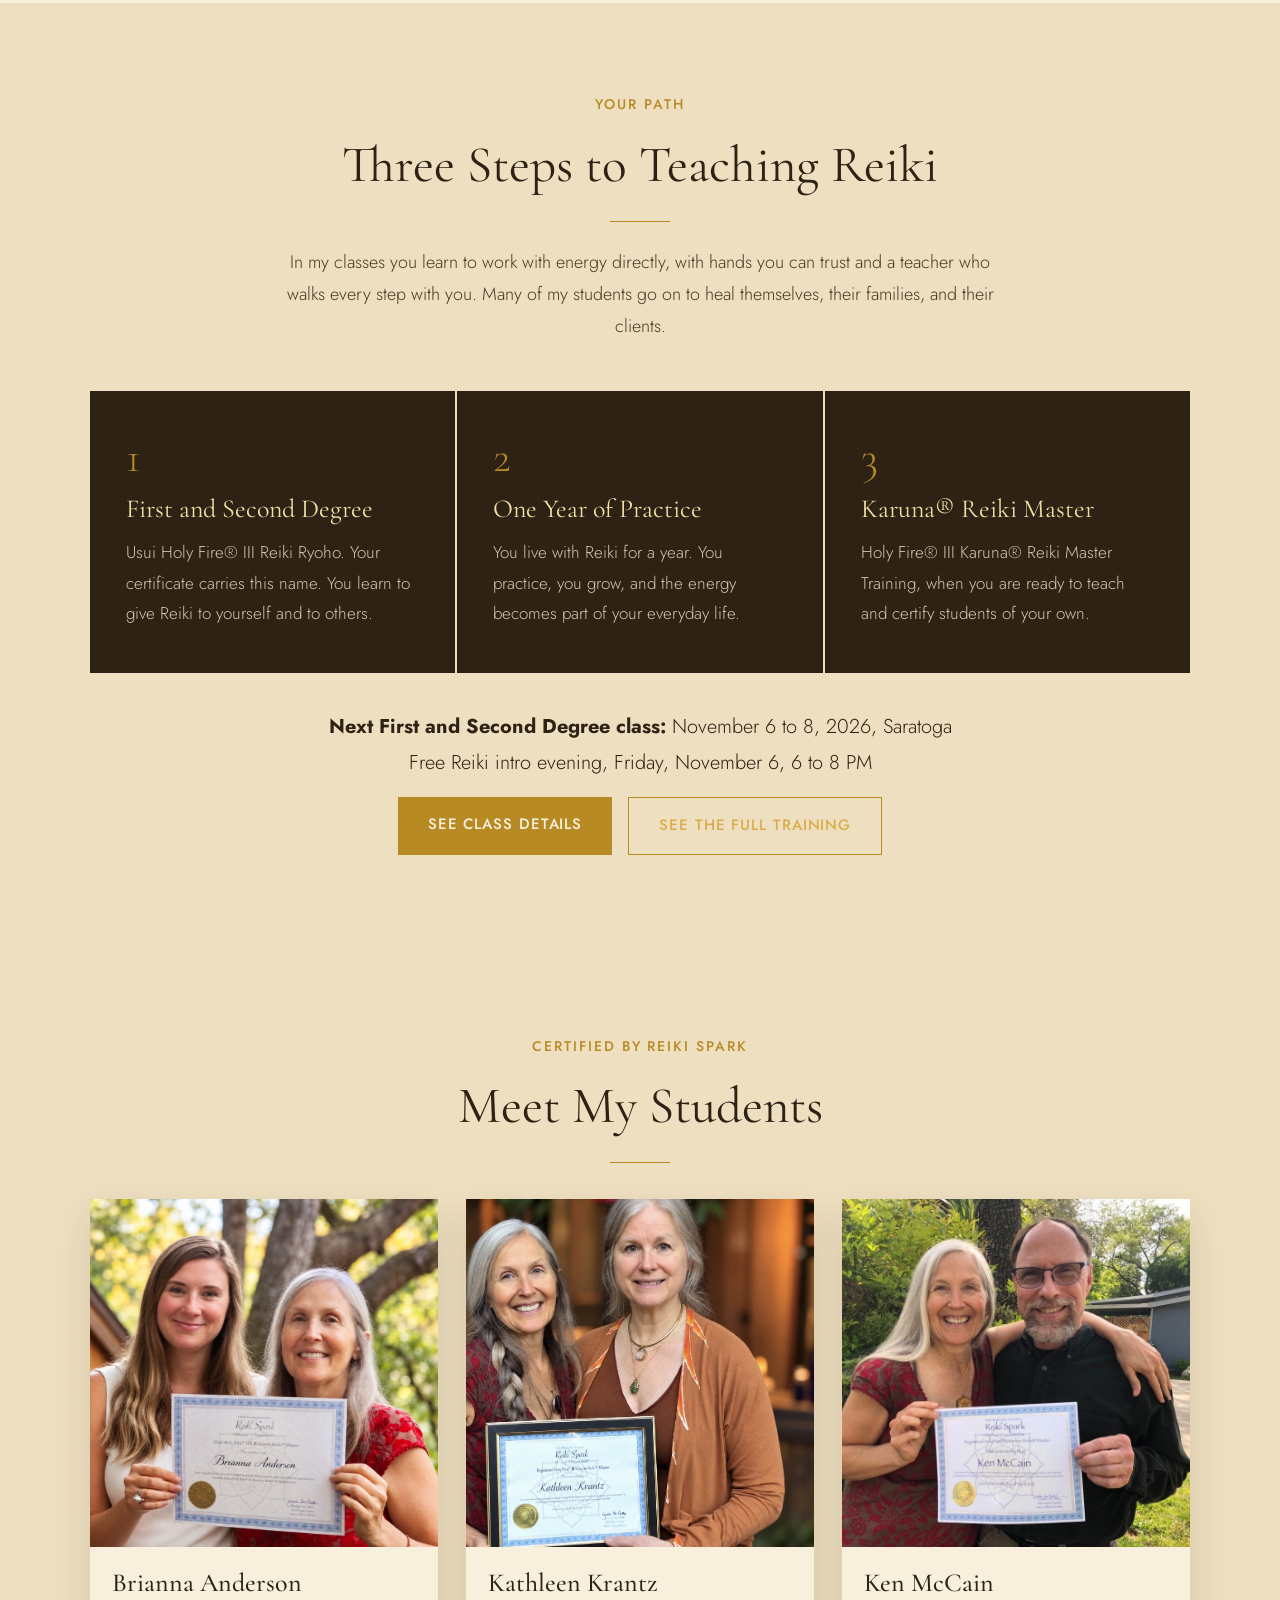
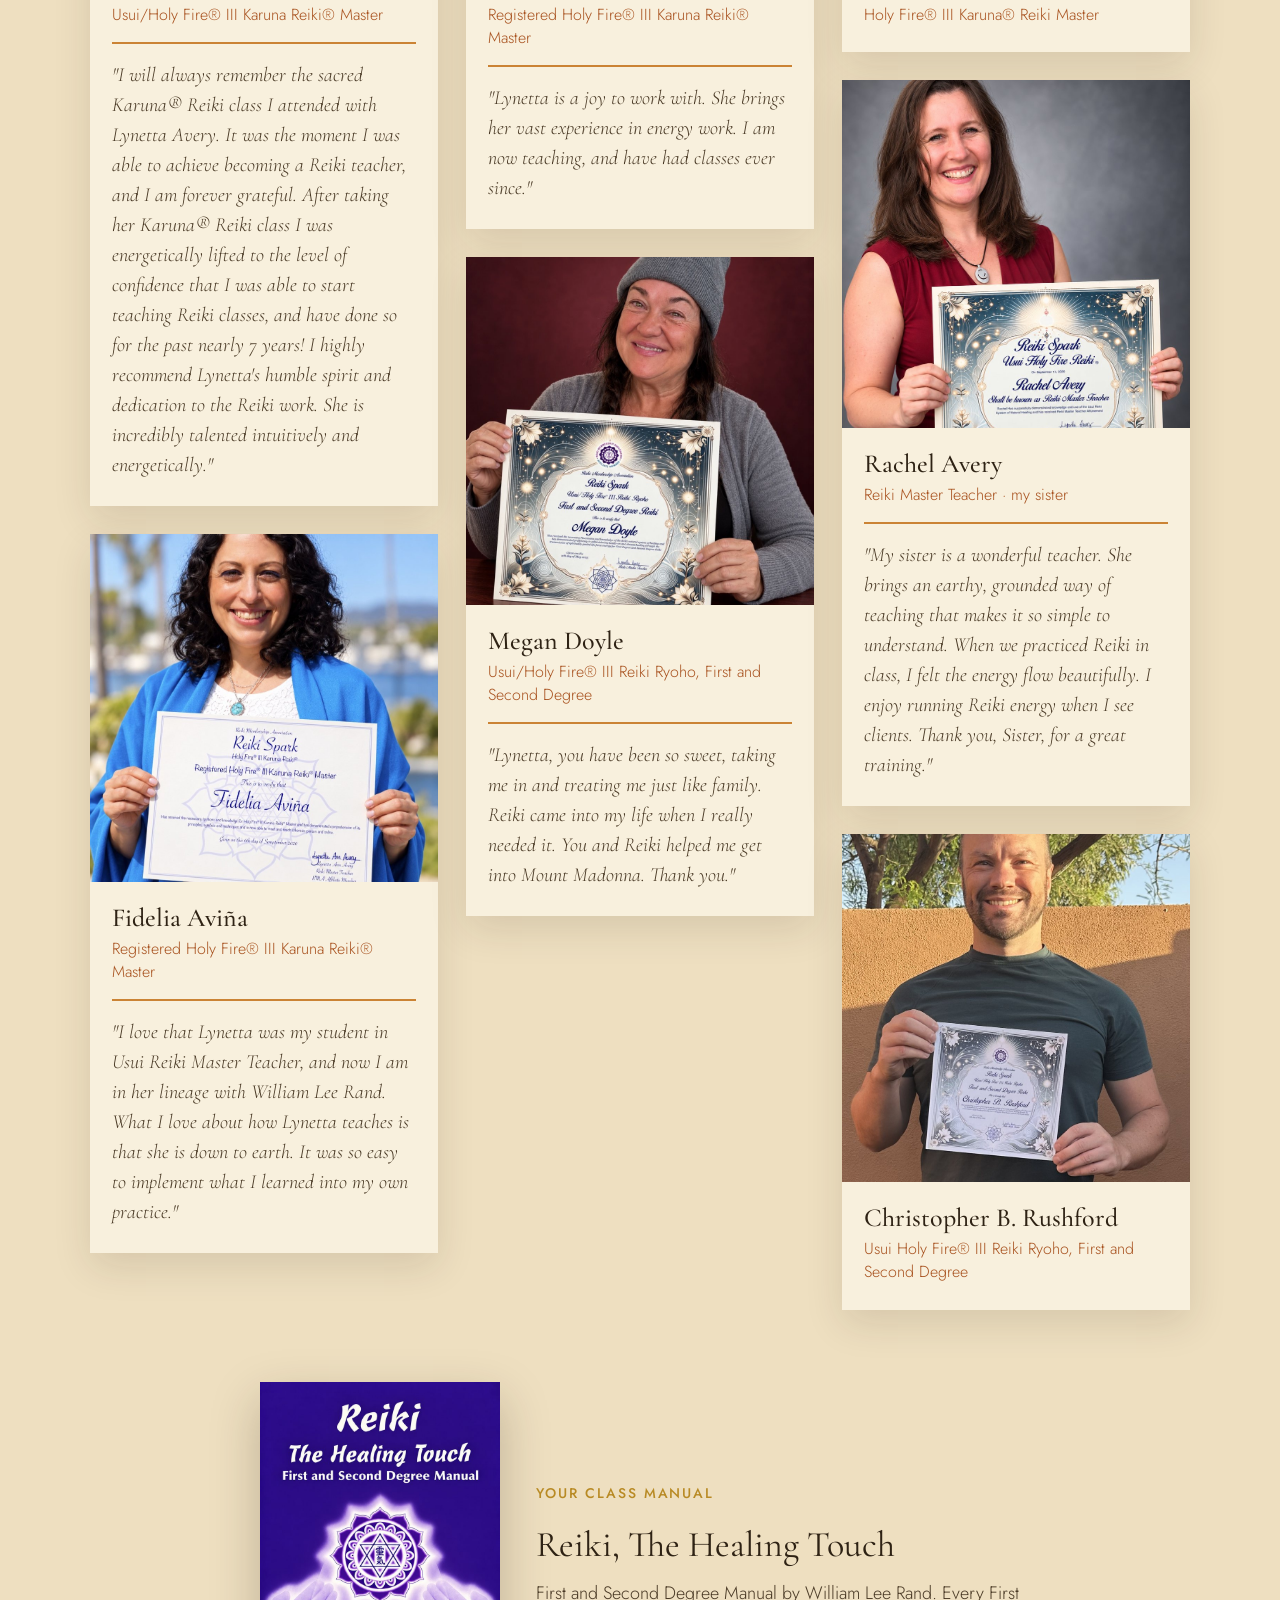
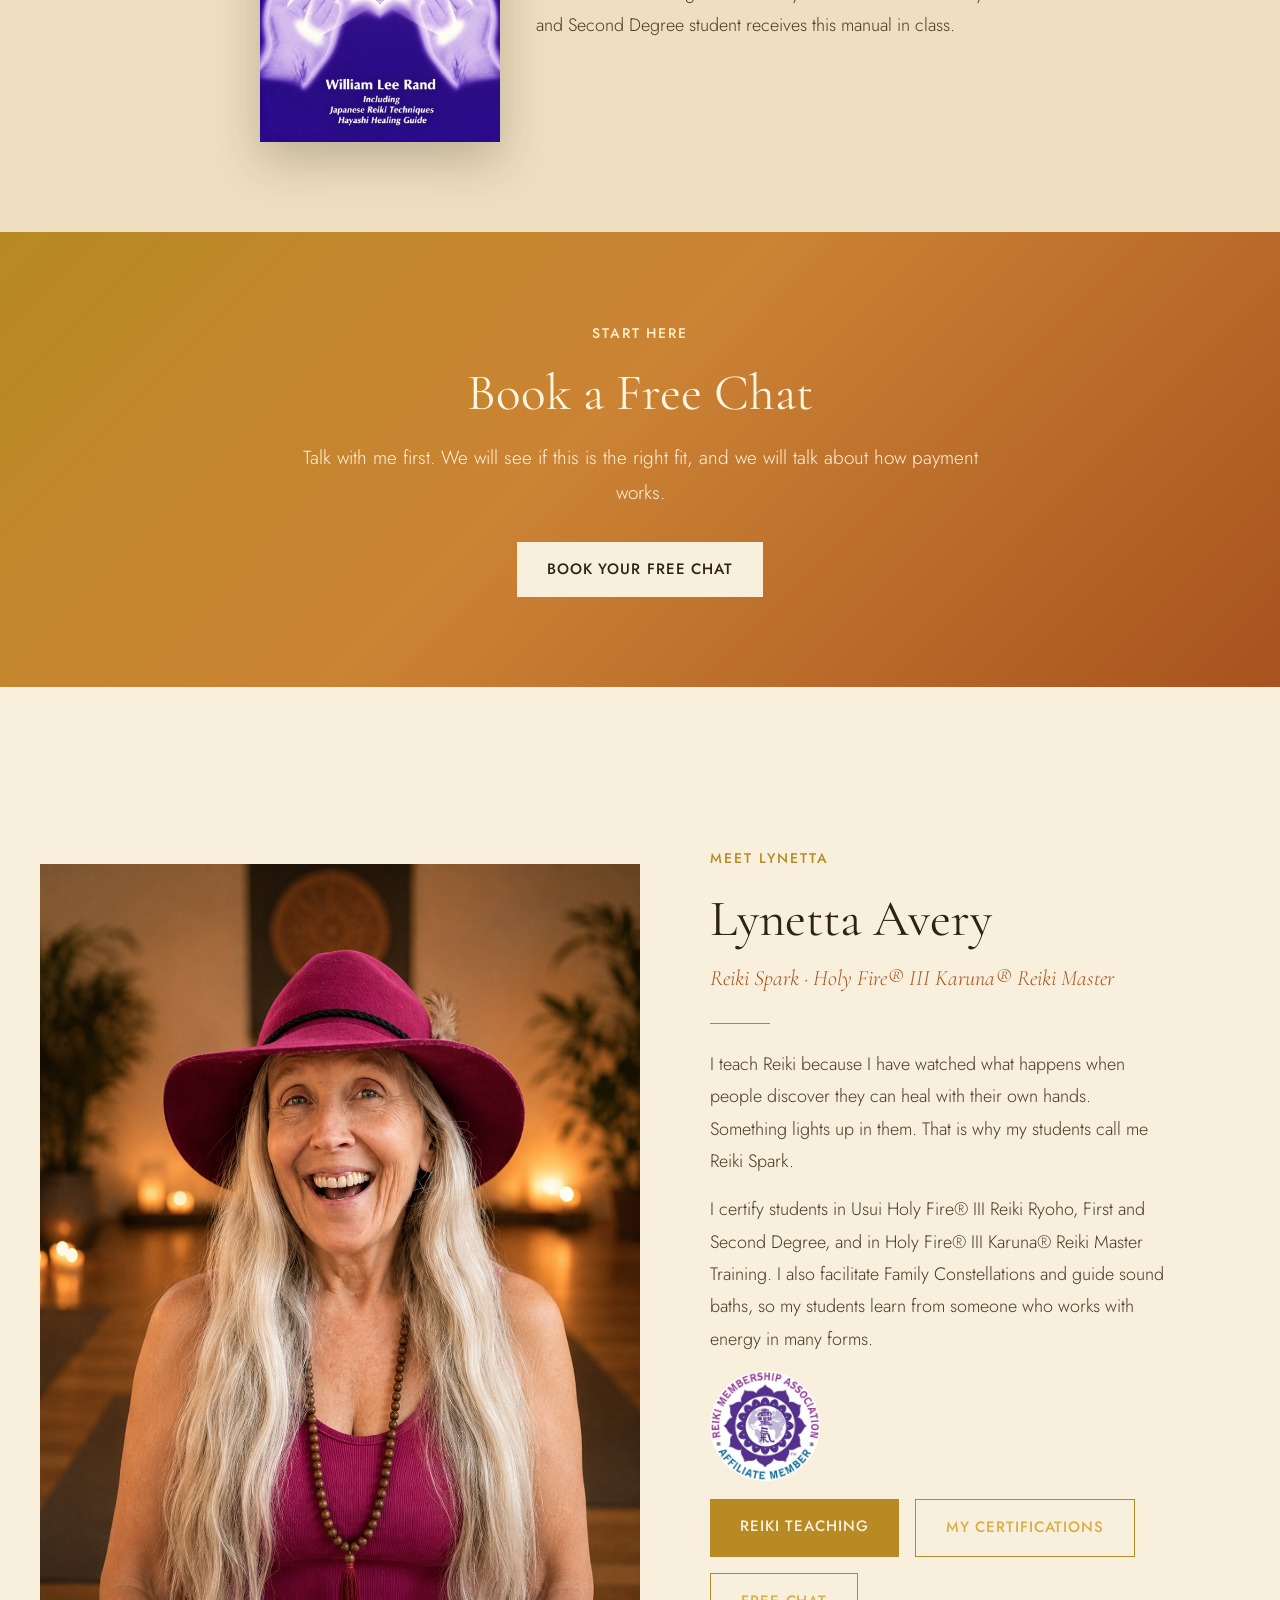
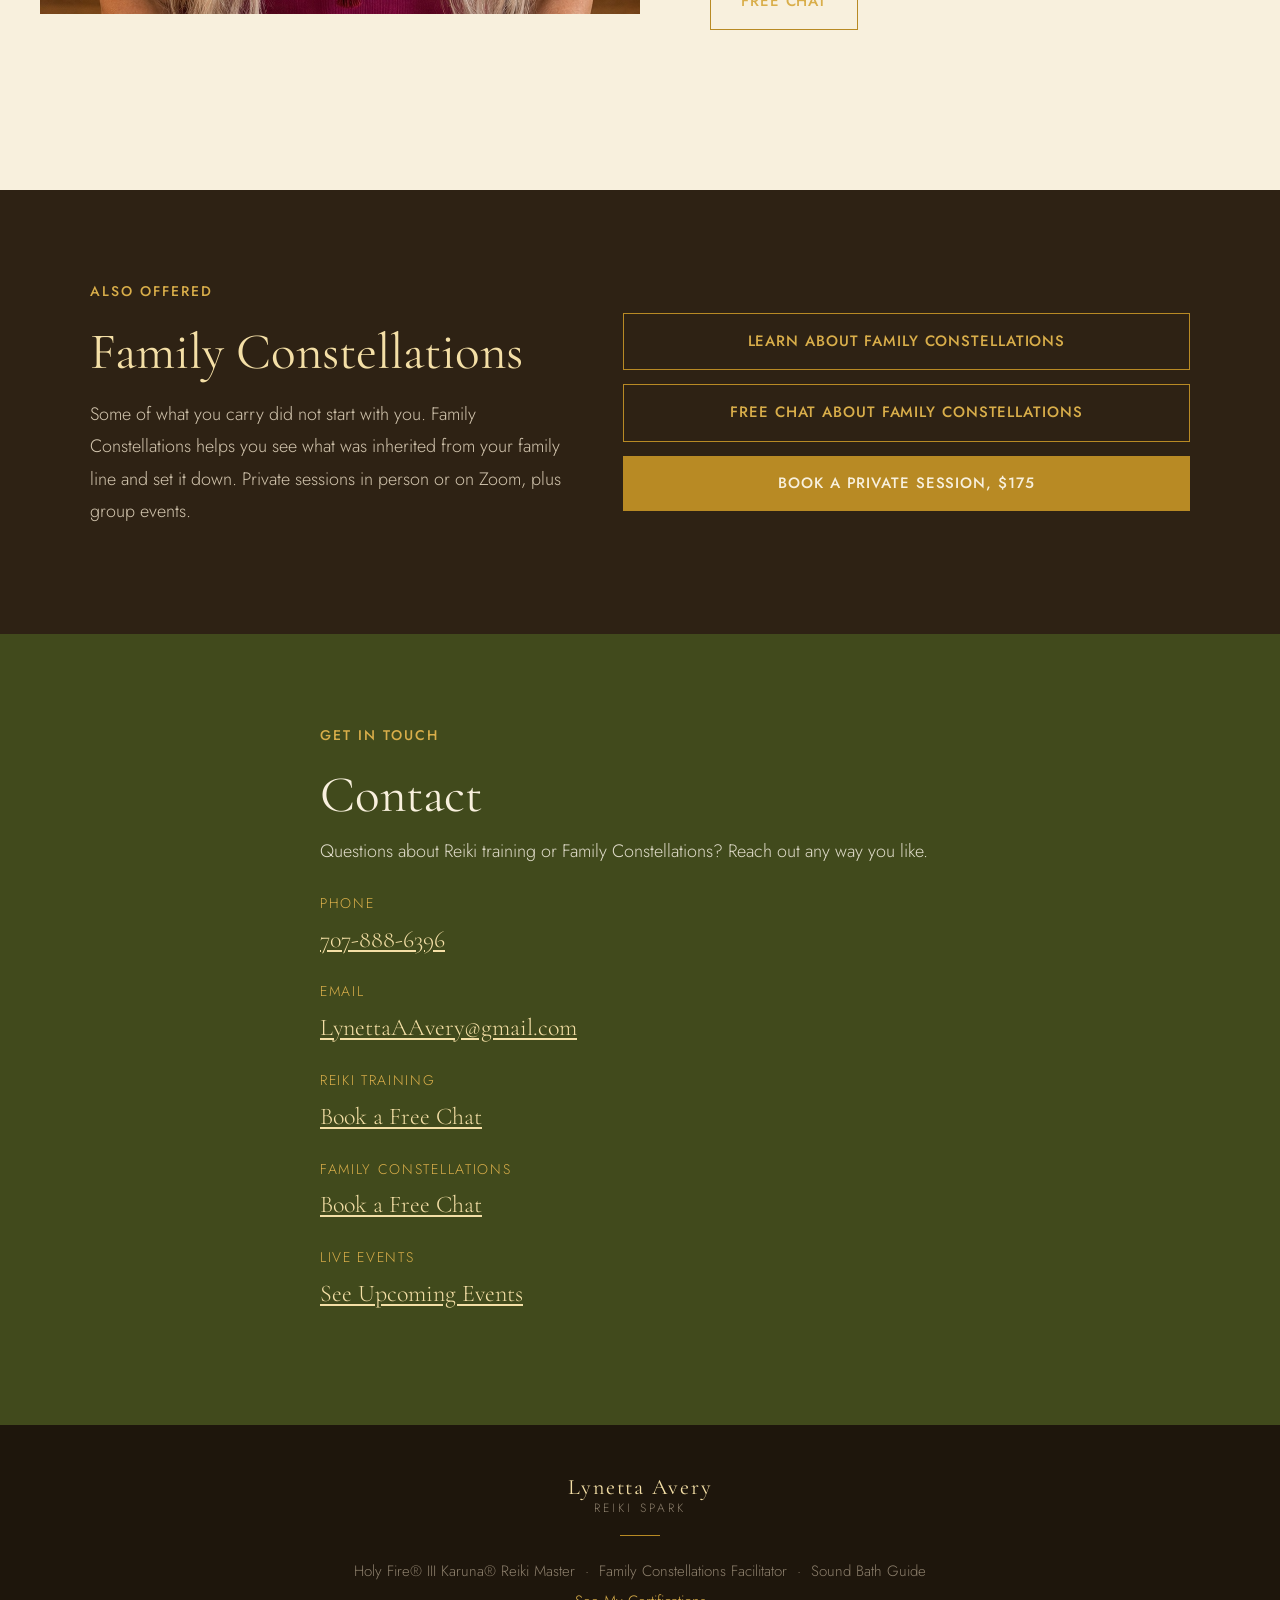
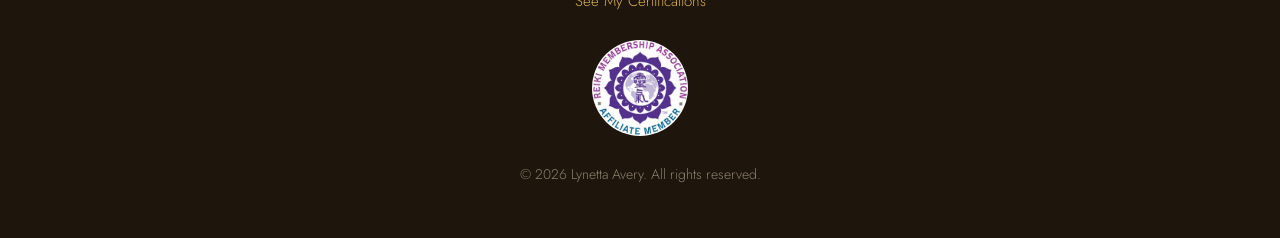
==== commit 5d4087d1: "Rachel quote: energy flow beautifully Co-Authored-By: Claude Opus 5.5 <noreply@anthropic.com> Claude" ====
--- a/index.html
+++ b/index.html
@@ -268,7 +268,7 @@
 <figure class="scard">
 <img src="student-rachel-avery.jpg" alt="Rachel Avery holding her Reiki Master Teacher certificate" loading="lazy" style="object-position:50% 25%;">
 <figcaption><strong>Rachel Avery</strong><span class="slvl">Reiki Master Teacher &middot; my sister</span>
-<blockquote>"My sister is a wonderful teacher. She brings an earthy, grounded way of teaching that makes it so simple to understand. When we practiced Reiki in class, I felt the energy so strongly. I enjoy running Reiki energy when I see clients. Thank you, Sister, for a great training."</blockquote></figcaption>
+<blockquote>"My sister is a wonderful teacher. She brings an earthy, grounded way of teaching that makes it so simple to understand. When we practiced Reiki in class, I felt the energy flow beautifully. I enjoy running Reiki energy when I see clients. Thank you, Sister, for a great training."</blockquote></figcaption>
 </figure>
 <figure class="scard">
 <img src="student-christopher-rushford.jpg" alt="Christopher Rushford holding his First and Second Degree certificate" loading="lazy" style="object-position:50% 40%;">
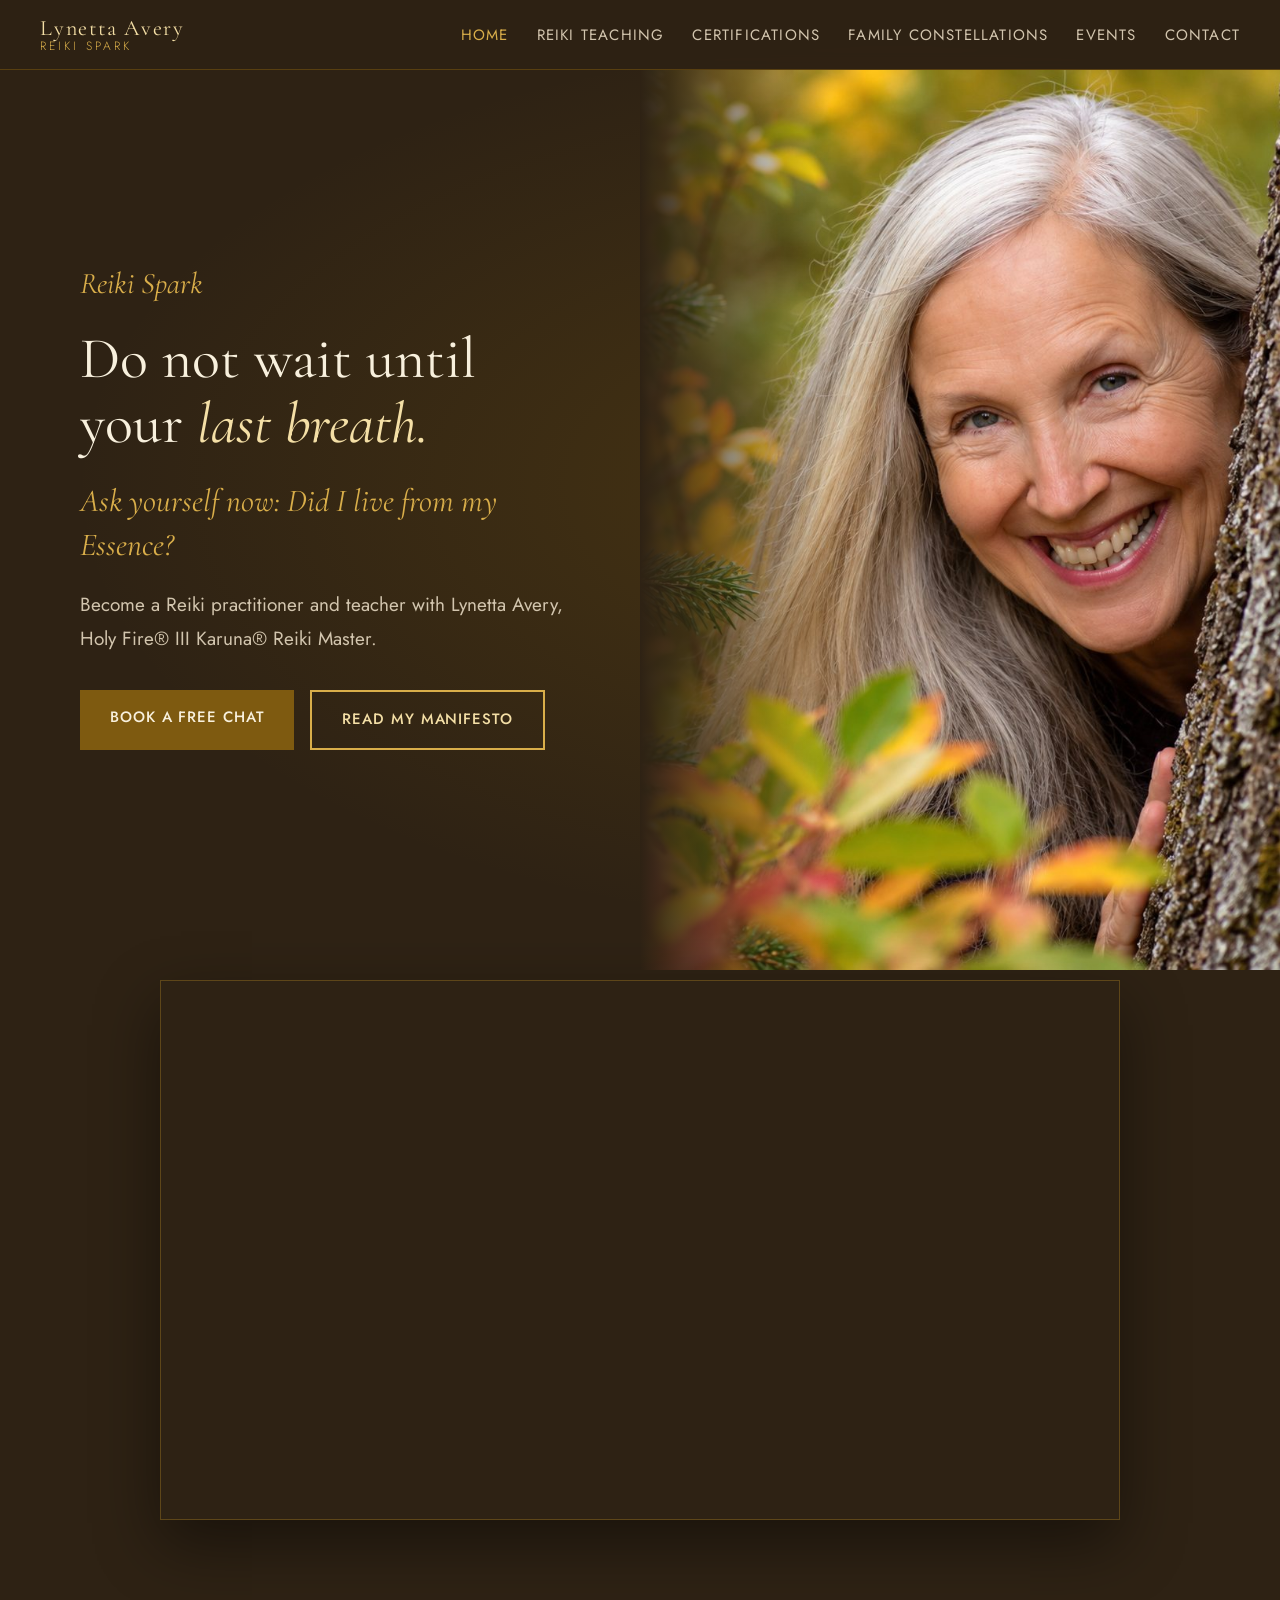
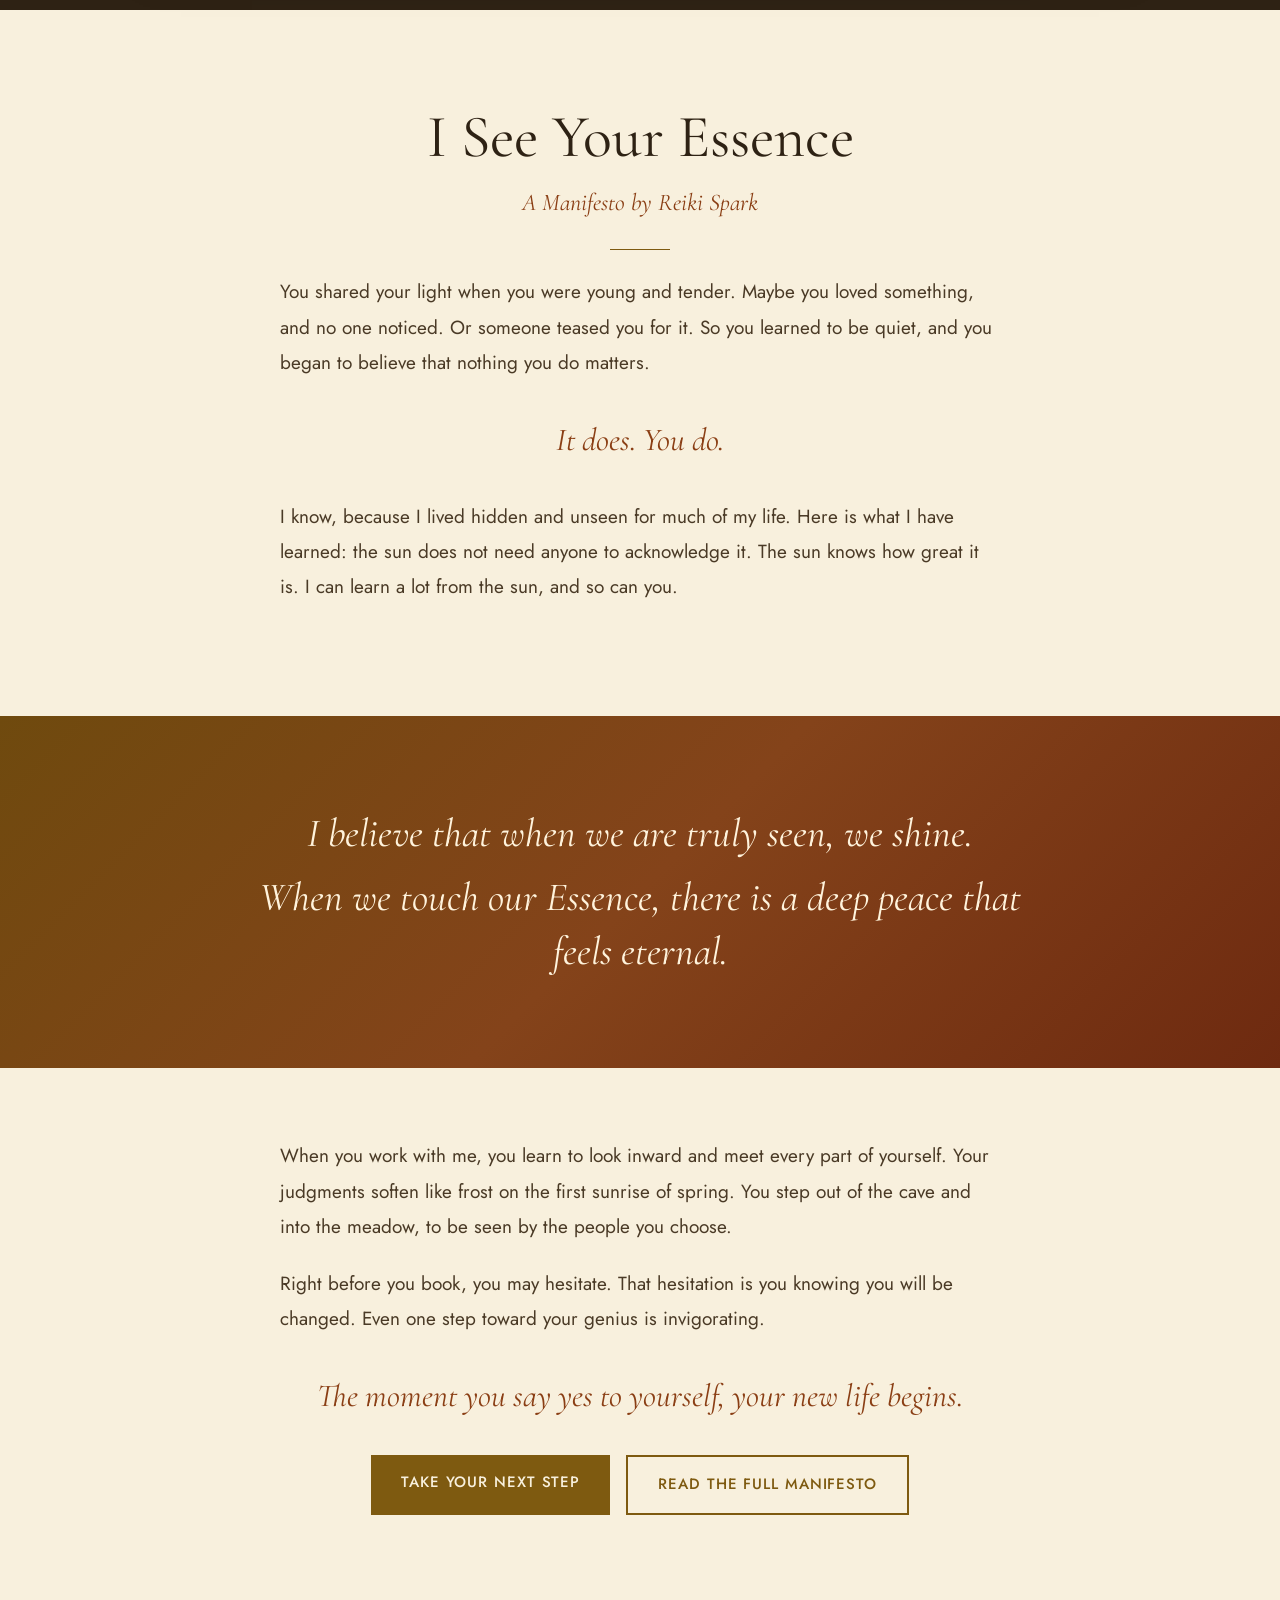
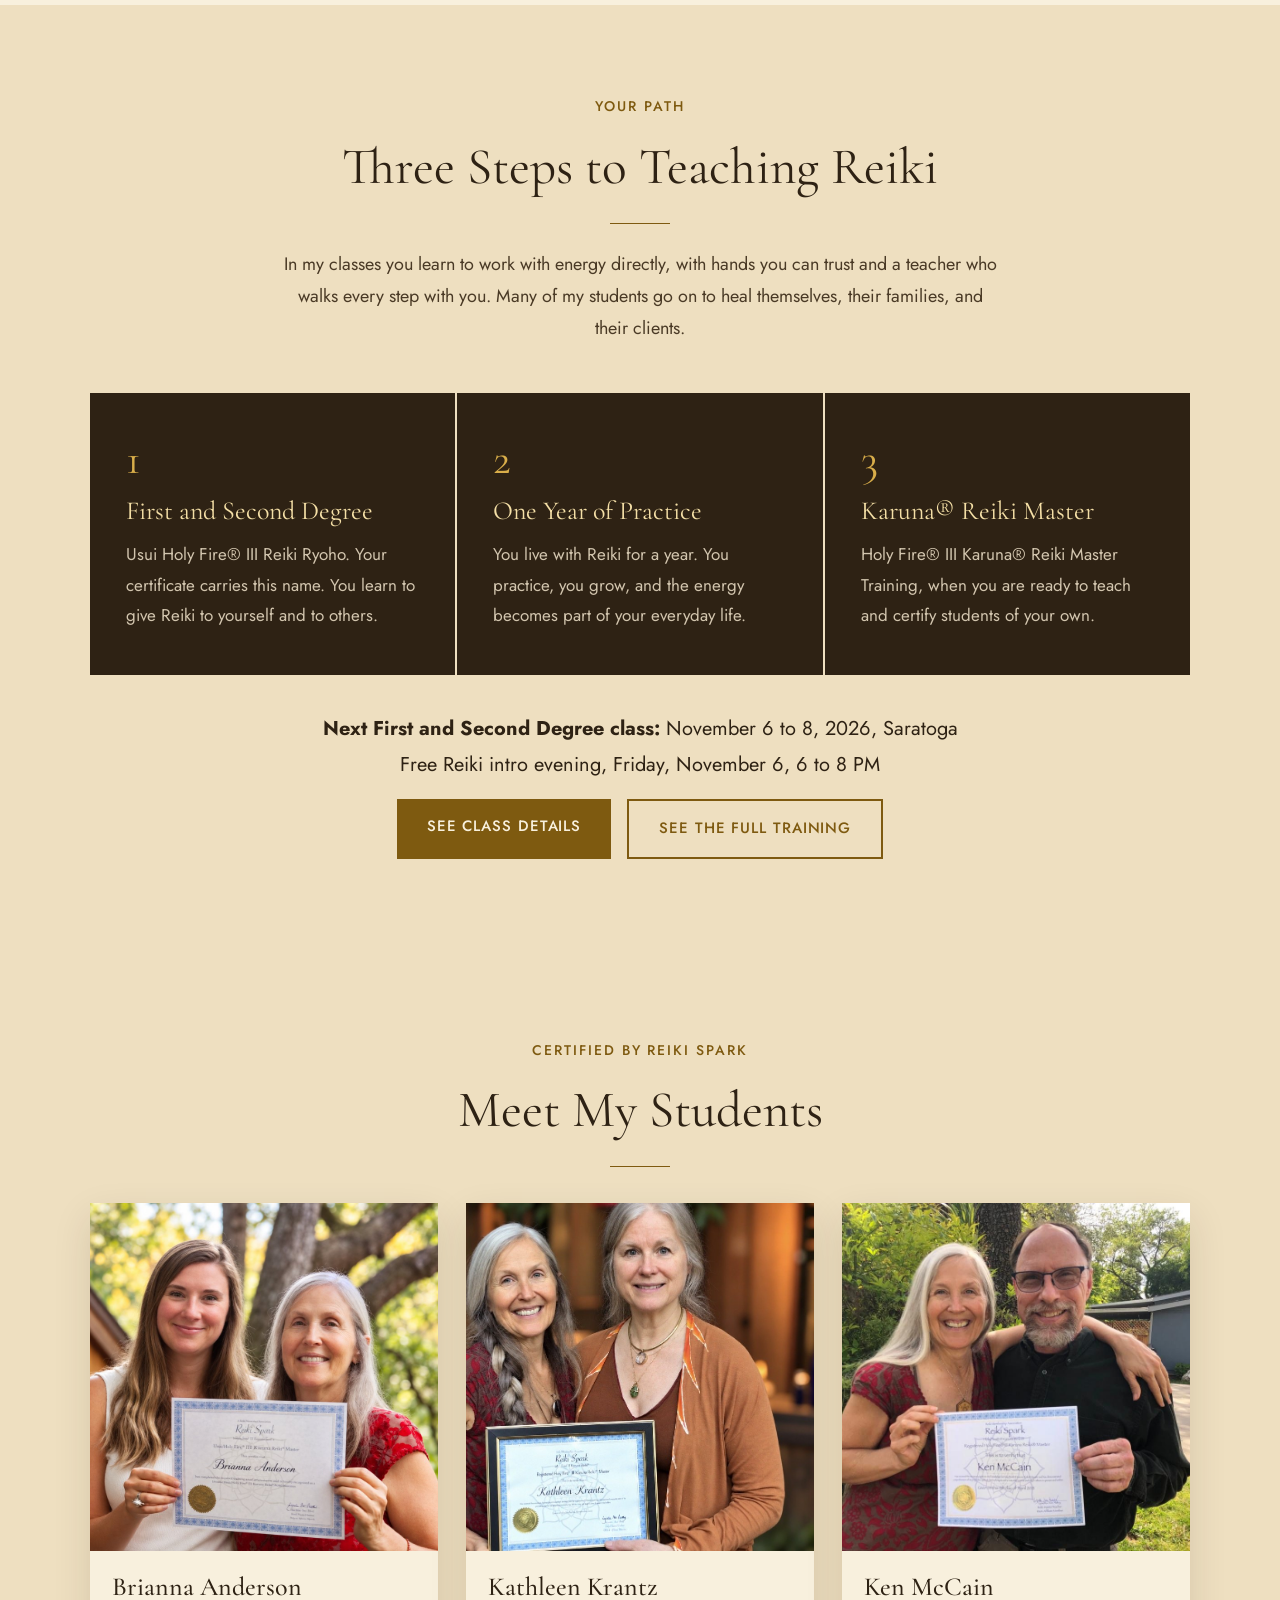
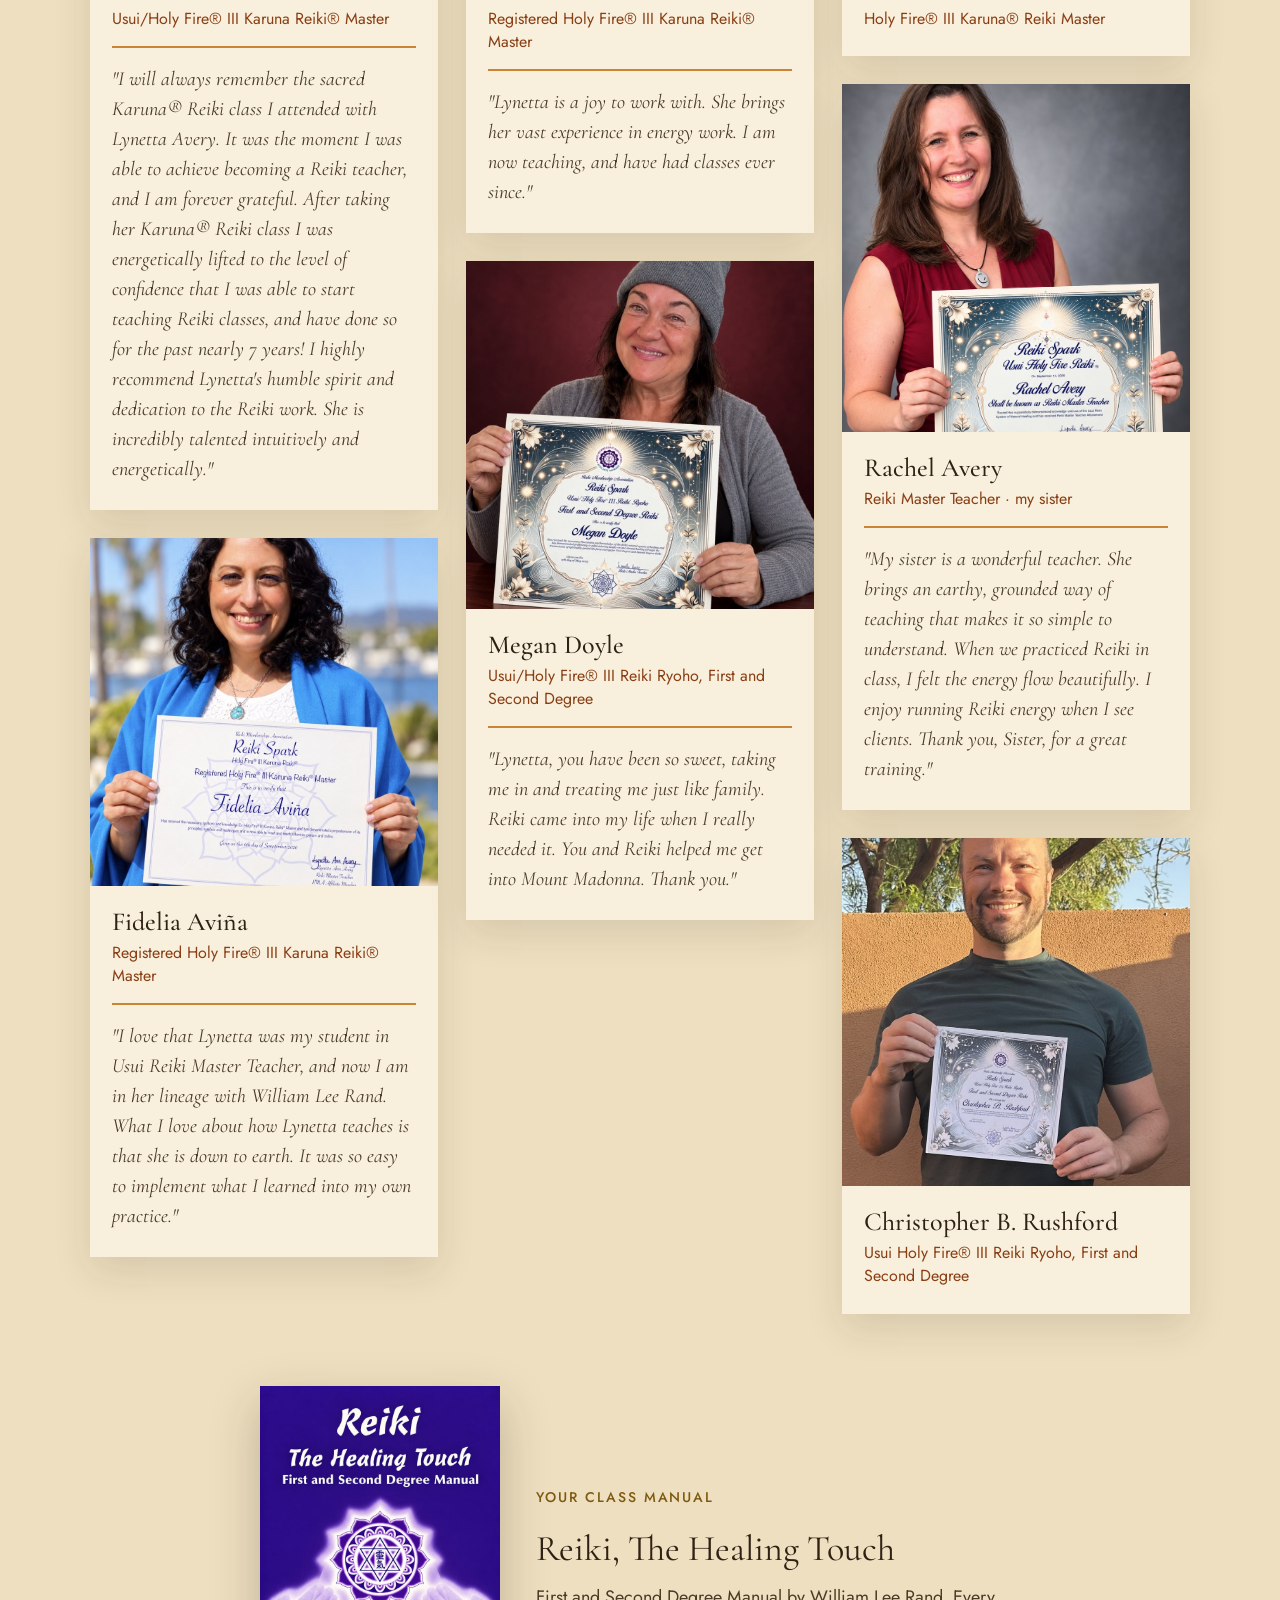
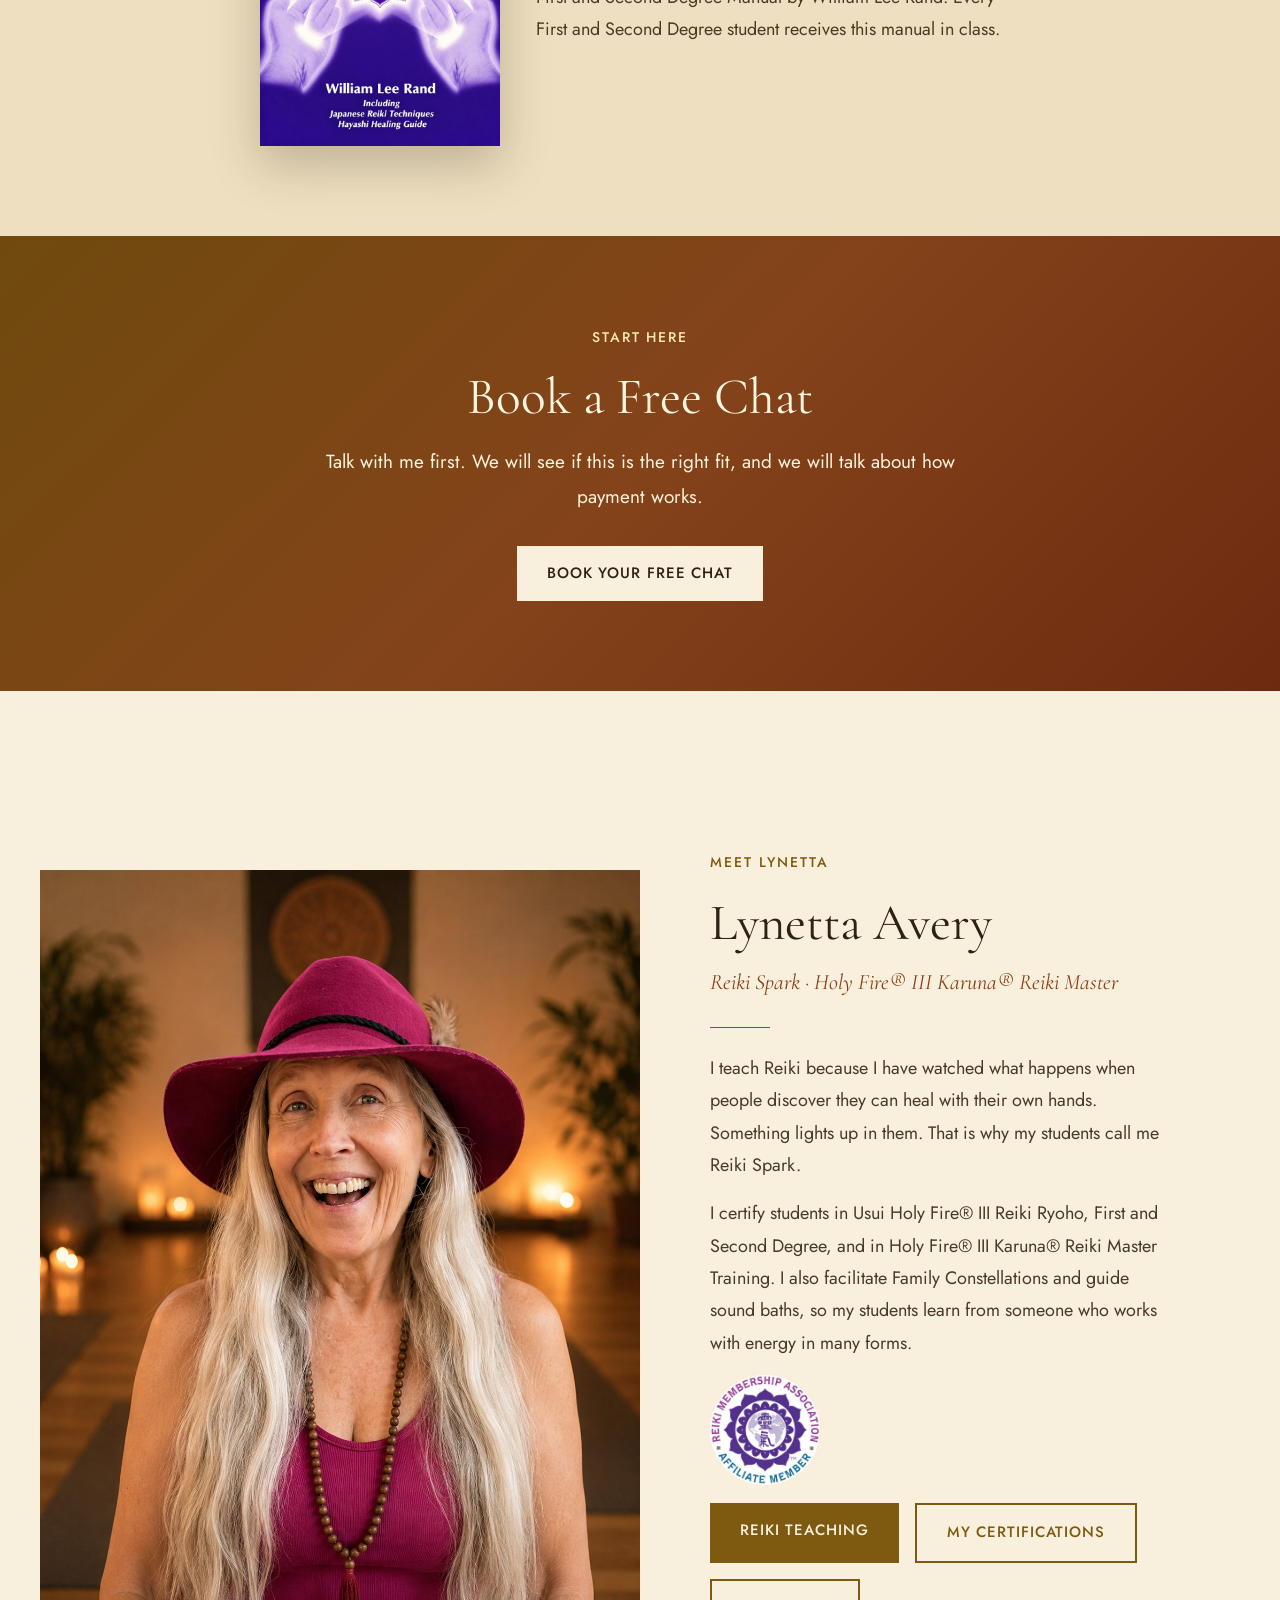
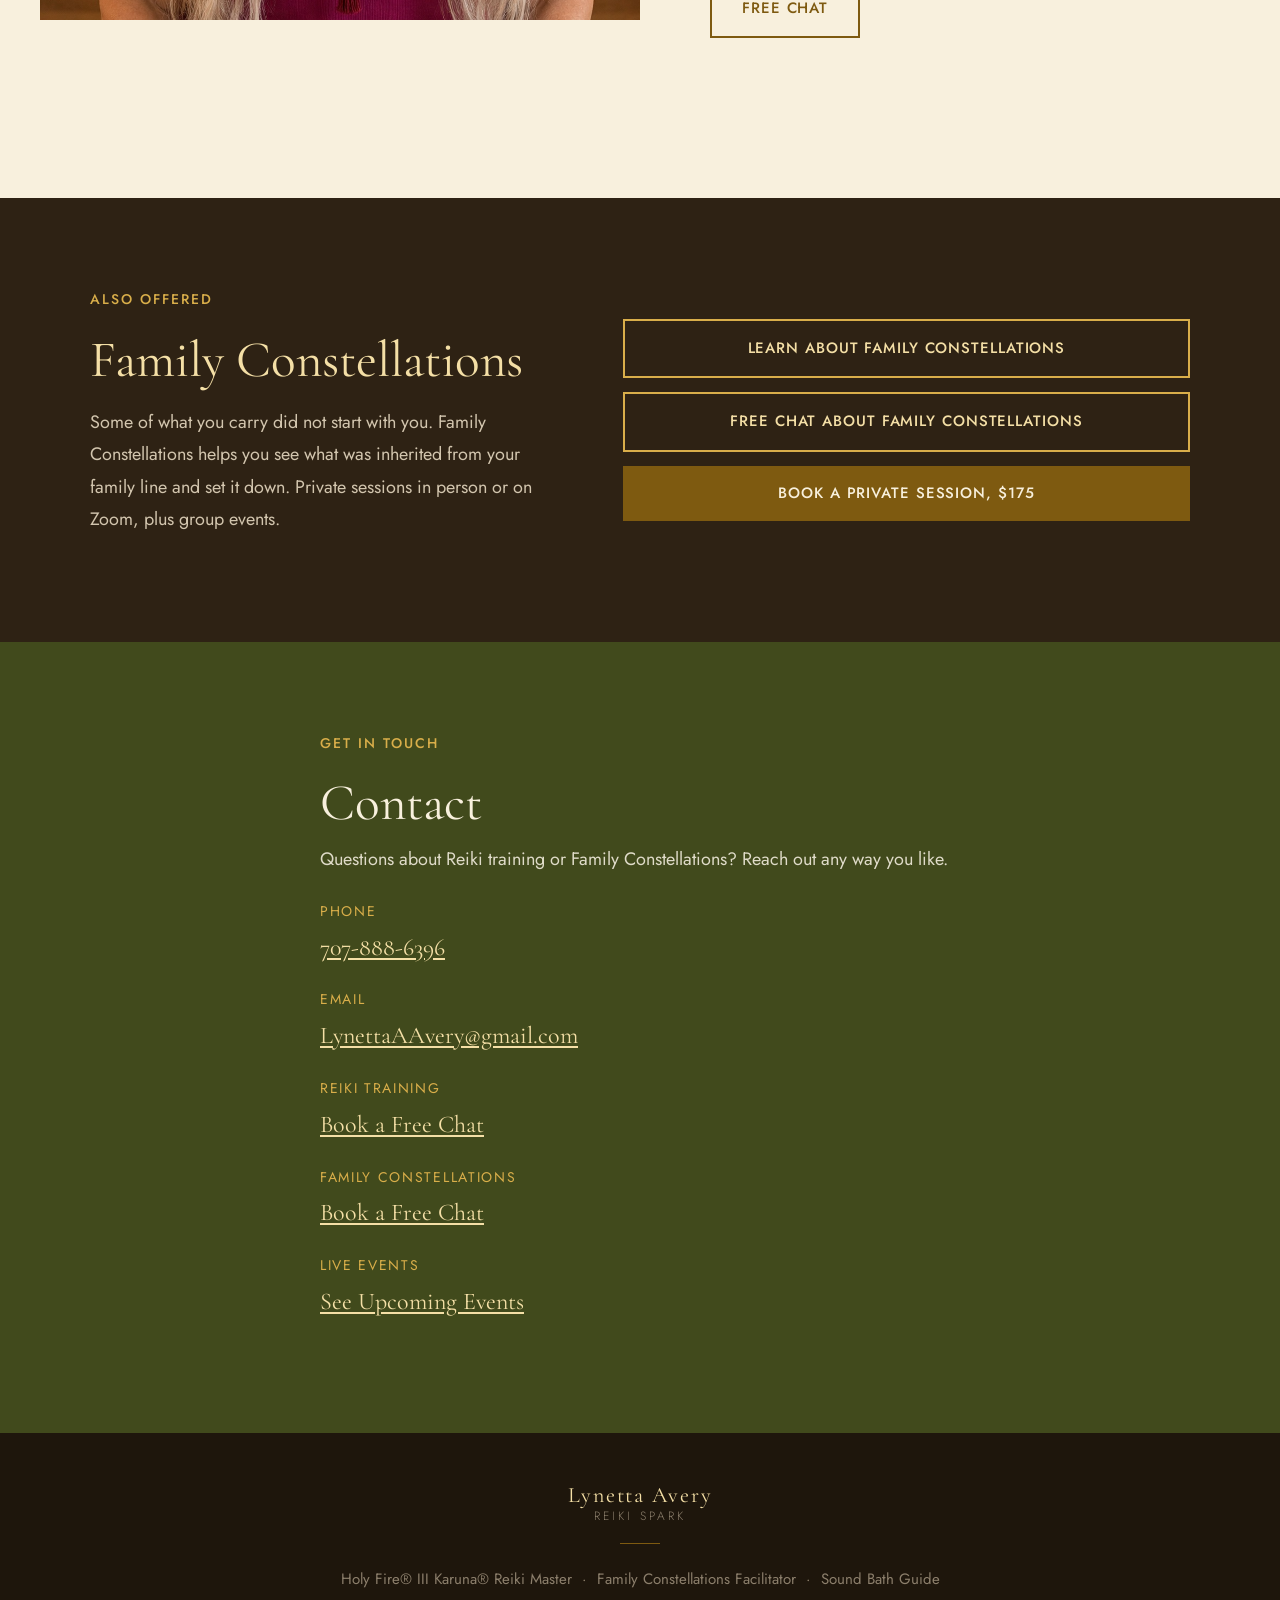
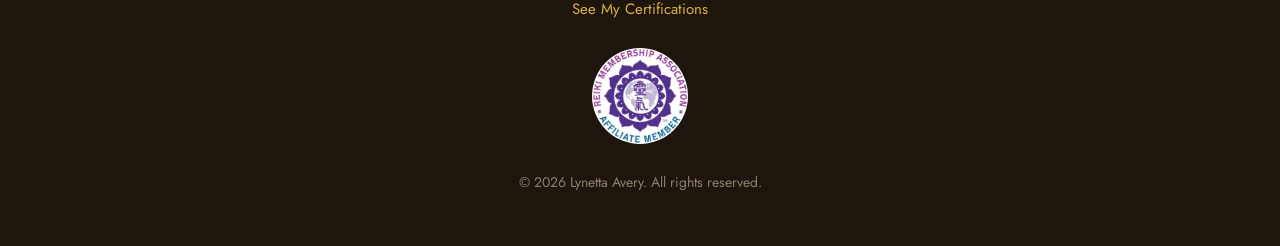
==== commit 5af135e7: "Family Constellations: credit Hellinger, figurines optional, new closing line; all free chats go to " ====
--- a/index.html
+++ b/index.html
@@ -318,7 +318,7 @@
 </div>
 <div class="also-links">
 <a href="services.html" class="btn btn-outline">Learn About Family Constellations</a>
-<a href="https://calendly.com/markandlynetta/family-constellation-session" target="_blank" rel="noopener" class="btn btn-outline">Free Chat About Family Constellations</a>
+<a href="https://calendly.com/markandlynetta/15-minute-chat-lynetta" target="_blank" rel="noopener" class="btn btn-outline">Free Chat About Family Constellations</a>
 <a href="https://calendly.com/markandlynetta/family-constellation-session-prepaid-175" target="_blank" rel="noopener" class="btn btn-gold">Book a Private Session, $175</a>
 </div>
 </div>
@@ -333,7 +333,7 @@
 <div class="contact-detail"><span class="contact-detail-label">Phone</span><div class="contact-detail-value" id="contact-phone"></div></div>
 <div class="contact-detail"><span class="contact-detail-label">Email</span><div class="contact-detail-value" id="contact-email"></div></div>
 <div class="contact-detail"><span class="contact-detail-label">Reiki Training</span><div class="contact-detail-value"><a href="https://calendly.com/markandlynetta/15-minute-chat-lynetta" target="_blank" rel="noopener">Book a Free Chat</a></div></div>
-<div class="contact-detail"><span class="contact-detail-label">Family Constellations</span><div class="contact-detail-value"><a href="https://calendly.com/markandlynetta/family-constellation-session" target="_blank" rel="noopener">Book a Free Chat</a></div></div>
+<div class="contact-detail"><span class="contact-detail-label">Family Constellations</span><div class="contact-detail-value"><a href="https://calendly.com/markandlynetta/15-minute-chat-lynetta" target="_blank" rel="noopener">Book a Free Chat</a></div></div>
 <div class="contact-detail"><span class="contact-detail-label">Live Events</span><div class="contact-detail-value"><a href="events.html">See Upcoming Events</a></div></div>
 </div>
 </div>
--- a/style.css
+++ b/style.css
@@ -4,7 +4,7 @@
   /* Fall palette, sampled from Lynetta's autumn portrait */
   --chocolate: #2E2214;   /* deep bark */
   --burgundy: #A8521F;    /* burnt orange (was burgundy) */
-  --gold: #B88A24;        /* leaf gold */
+  --gold: #7E5A10;        /* deep leaf gold, readable on cream */
   --gold-light: #D9AE4A;
   --gold-pale: #F4DFA6;
   --cream: #F8F0DD;
@@ -13,18 +13,18 @@
   --forest-light: #6E7A26;
   --grey: #8C7F6C;
   --grey-light: #D2C5AE;
-  --wine: #A8521F;        /* burnt orange (was wine) */
+  --wine: #8A3E14;        /* deep burnt orange */
   --rust: #C2553F;        /* red maple leaf */
   --amber: #CB8334;       /* orange leaf */
   --text-dark: #1E160C;
   --text-mid: #4A3A26;
-  --text-light: #7A6A52;
-  --fall-glow: linear-gradient(135deg, #B88A24 0%, #CB8334 45%, #A8521F 100%);
+  --text-light: #5E5040;
+  --fall-glow: linear-gradient(135deg, #6F4A0E 0%, #84431A 50%, #6E2A10 100%);
 }
 
 * { margin: 0; padding: 0; box-sizing: border-box; }
 html { scroll-behavior: smooth; }
-body { font-family: 'Jost', sans-serif; background-color: var(--cream); color: var(--text-dark); font-weight: 300; line-height: 1.7; }
+body { font-family: 'Jost', sans-serif; background-color: var(--cream); color: var(--text-dark); font-weight: 400; line-height: 1.7; }
 
 nav { position: fixed; top: 0; left: 0; right: 0; z-index: 100; background: rgba(46, 34, 20, 0.96); backdrop-filter: blur(8px); padding: 0 40px; display: flex; align-items: center; justify-content: space-between; height: 70px; border-bottom: 1px solid rgba(184, 134, 11, 0.3); }
 .logo { font-family: 'Cormorant Garamond', serif; font-size: 22px; font-weight: 400; letter-spacing: 0.08em; color: var(--gold-pale); text-decoration: none; line-height: 1.1; }
@@ -36,7 +36,7 @@
 .btn { display: inline-block; padding: 15px 30px; font-family: 'Jost', sans-serif; font-size: 15px; font-weight: 500; letter-spacing: 0.06em; text-transform: uppercase; text-decoration: none; transition: all 0.3s; cursor: pointer; border: none; }
 .btn-gold { background: var(--gold); color: var(--cream); }
 .btn-gold:hover { background: var(--gold-light); }
-.btn-outline { background: transparent; border: 1px solid var(--gold); color: var(--gold-light); }
+.btn-outline { background: transparent; border: 2px solid var(--gold); color: var(--gold); font-weight: 500; }
 .btn-outline:hover { background: var(--gold); color: var(--cream); }
 .btn-cream { background: var(--cream); color: var(--chocolate); }
 .btn-cream:hover { background: var(--gold-pale); }
@@ -81,7 +81,7 @@
 .student-card cite { font-style: normal; font-size: 15px; color: var(--text-light); }
 .path-steps { display: grid; grid-template-columns: repeat(3, 1fr); gap: 2px; margin-top: 48px; text-align: left; }
 .path-step { background: var(--chocolate); padding: 44px 36px; }
-.path-step .step-num { font-family: 'Cormorant Garamond', serif; font-size: 44px; color: var(--gold); line-height: 1; display: block; margin-bottom: 14px; }
+.path-step .step-num { font-family: 'Cormorant Garamond', serif; font-size: 44px; color: var(--gold-light); line-height: 1; display: block; margin-bottom: 14px; }
 .path-step h3 { color: var(--gold-pale); font-size: 26px; margin-bottom: 12px; }
 .path-step p { color: var(--grey-light); font-size: 17px; }
 @media (max-width: 900px) { .path-steps { grid-template-columns: 1fr; } }
@@ -99,3 +99,19 @@
 .class-photo { width: 100%; display: block; margin-top: 36px; box-shadow: 0 18px 45px rgba(46,34,20,0.18); }
 .class-caption { font-size: 16px; color: var(--text-light); margin-top: 12px; font-style: italic; }
 @media (max-width: 900px) { .testimonials { grid-template-columns: 1fr; } }
+
+/* Readability: light text on every dark block */
+.hero .btn-outline, .page-hero .btn-outline, .also .btn-outline, .cred-cta .btn-outline,
+.service-aside .btn-outline, .contact-section .btn-outline, .video-section .btn-outline, .fall-section .btn-outline,
+.circle-title .btn-outline, .services-hero .btn-outline { color: var(--gold-pale); border-color: var(--gold-light); }
+.hero .btn-outline:hover, .page-hero .btn-outline:hover, .also .btn-outline:hover, .cred-cta .btn-outline:hover { background: var(--gold-light); color: var(--chocolate); }
+.ceremony-grid { display: grid; grid-template-columns: 1fr 1fr; gap: 2px; margin-top: 56px; }
+.ceremony-item { padding: 52px 44px; }
+.ceremony-item.choc { background: var(--chocolate); }
+.ceremony-item.forest { background: var(--forest); }
+.ceremony-item h3 { color: var(--gold-pale) !important; font-size: 28px; margin-bottom: 14px; }
+.ceremony-item p { color: #F3EAD8 !important; font-size: 18px; line-height: 1.8; }
+.ceremony-label { font-size: 15px; letter-spacing: 0.12em; text-transform: uppercase; display: block; margin-bottom: 10px; color: var(--gold-light) !important; }
+@media (max-width: 900px) { .ceremony-grid { grid-template-columns: 1fr; } .ceremony-item { padding: 40px 24px; } }
+.price-note { color: var(--gold-light) !important; }
+.fall-section .section-label { color: #FFE7B0 !important; }
